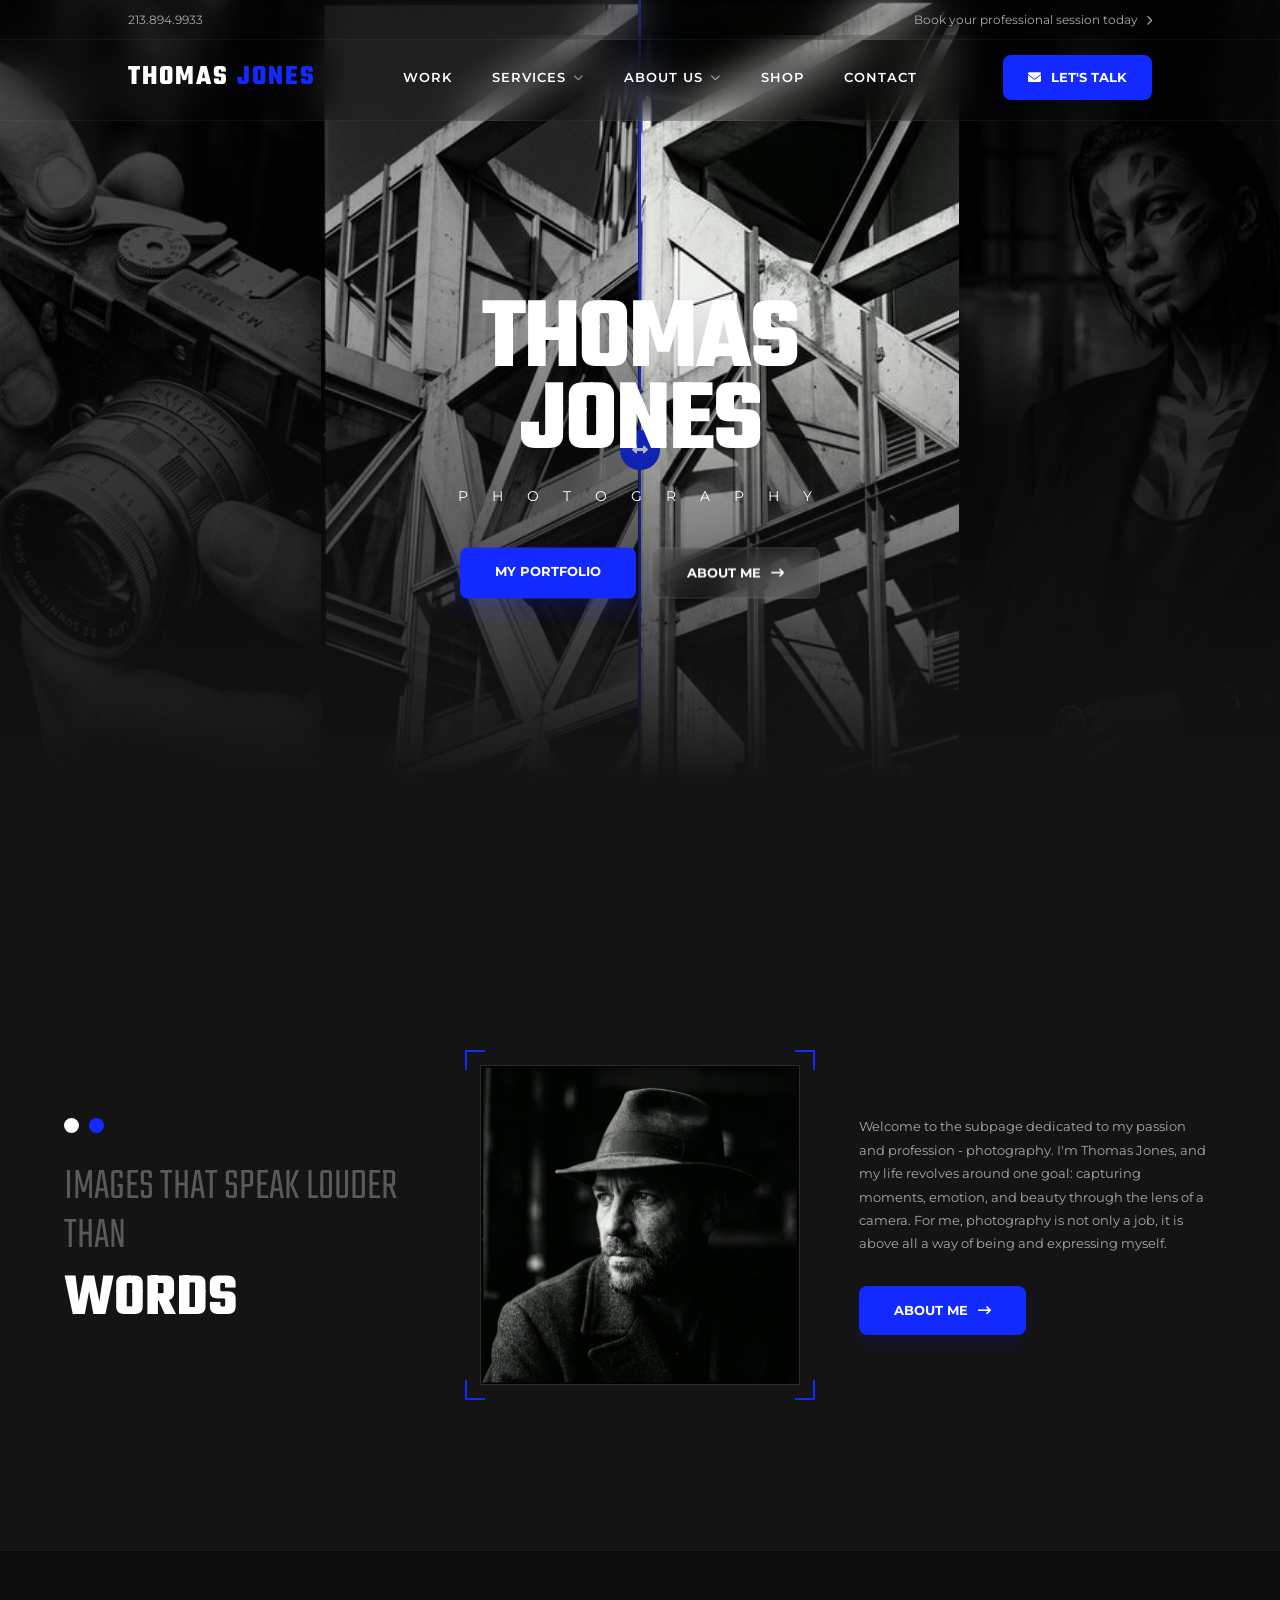
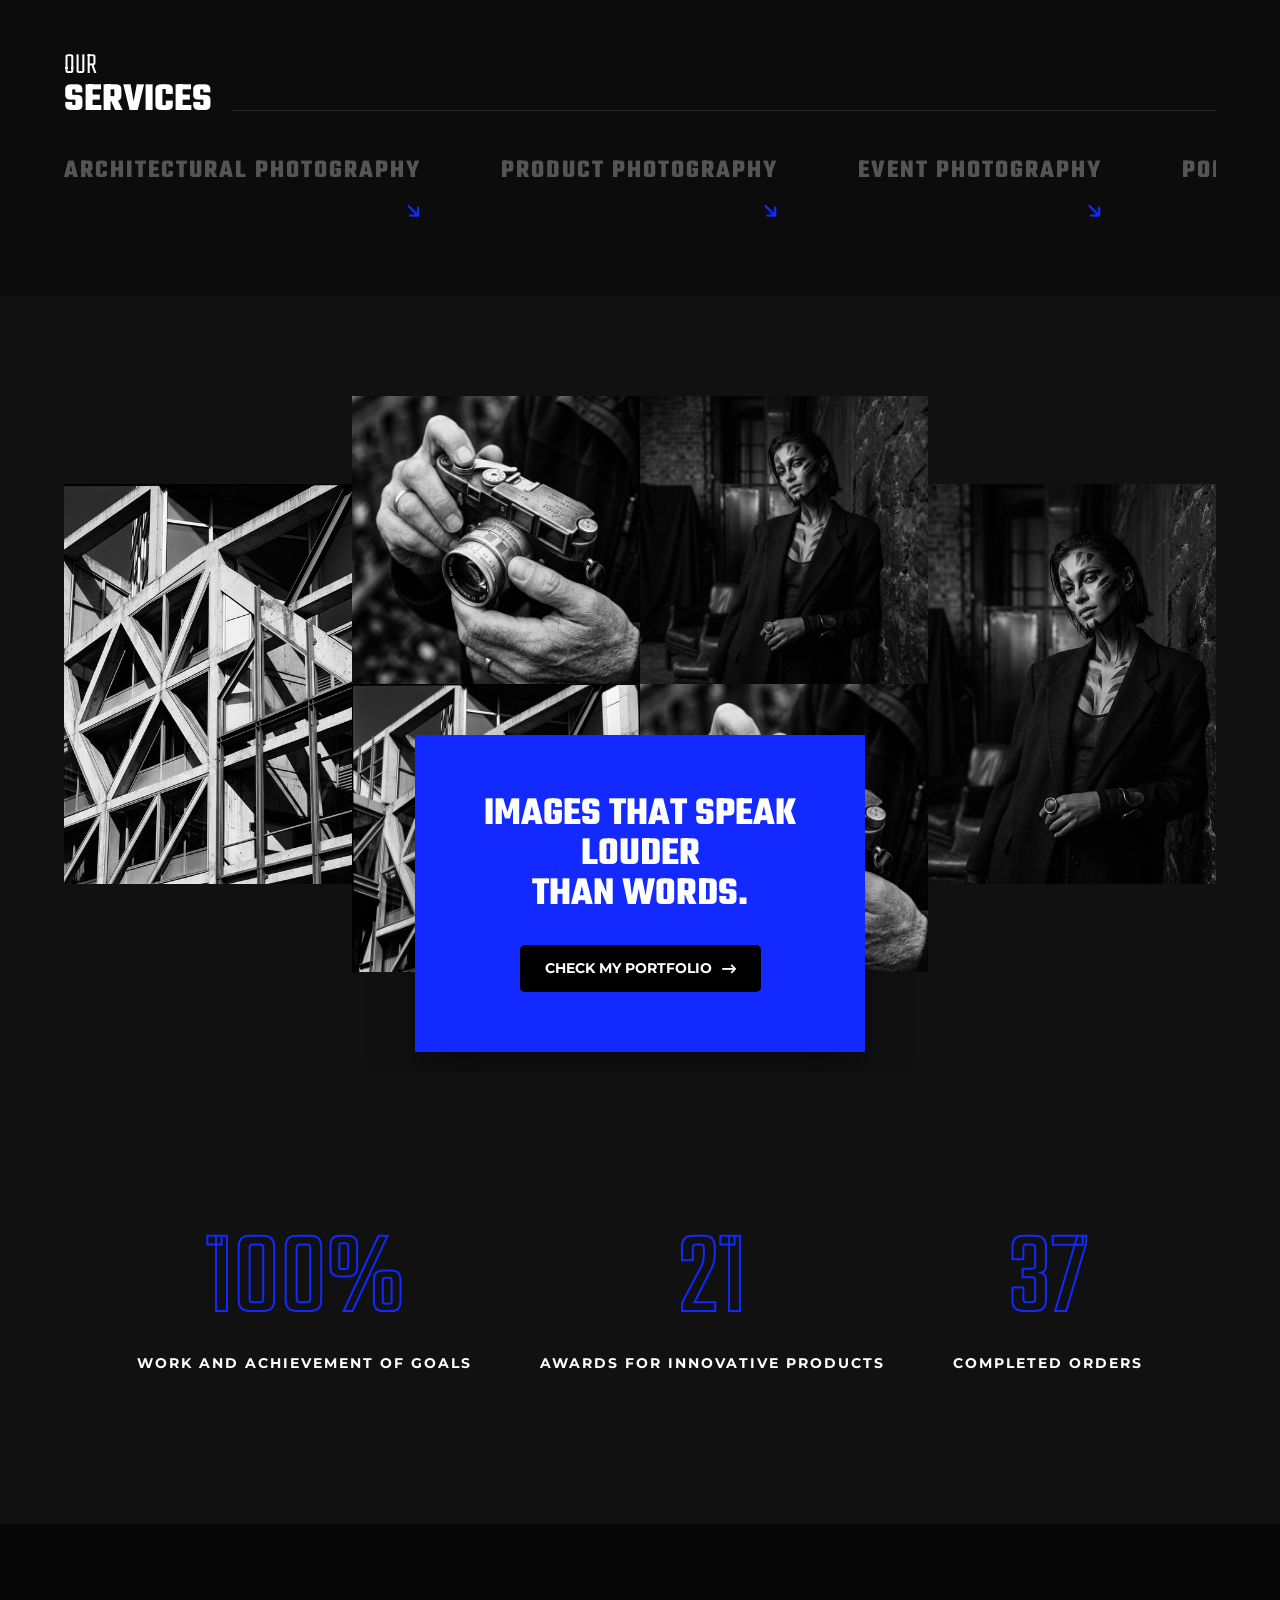
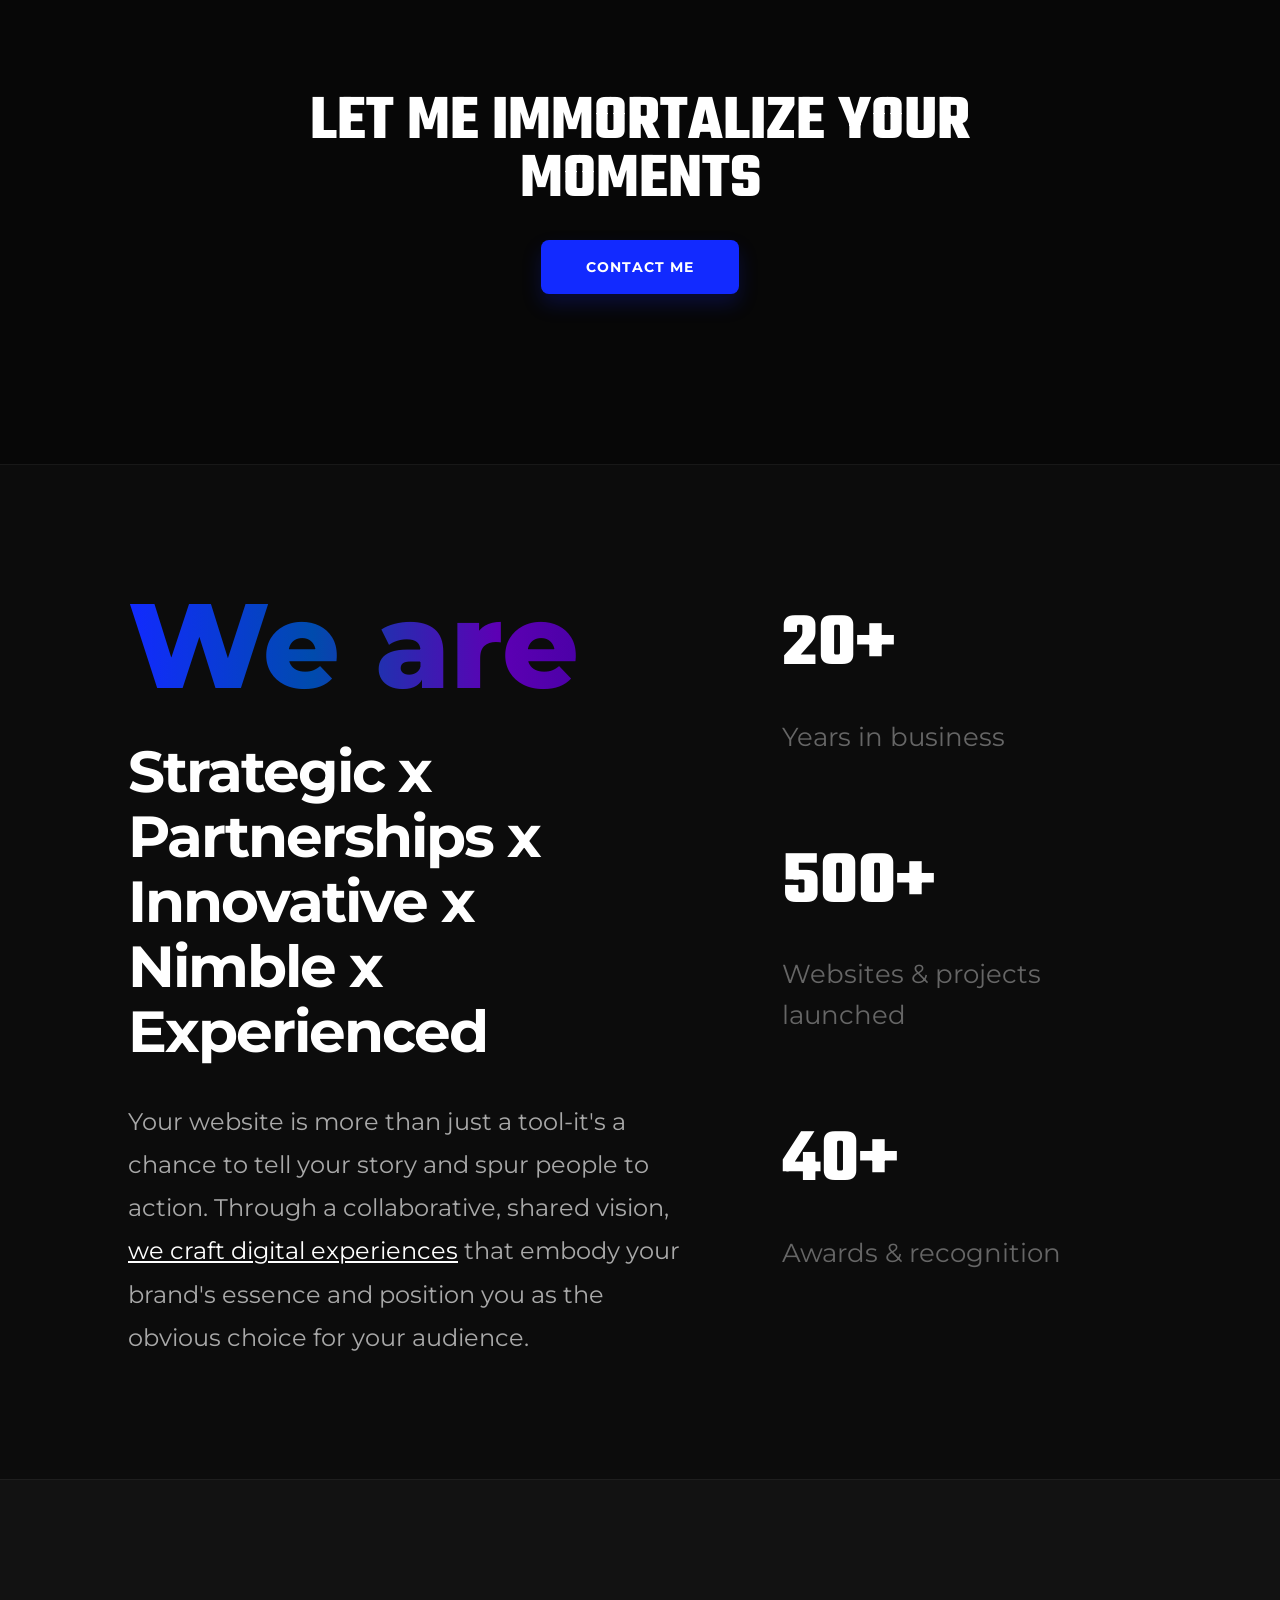
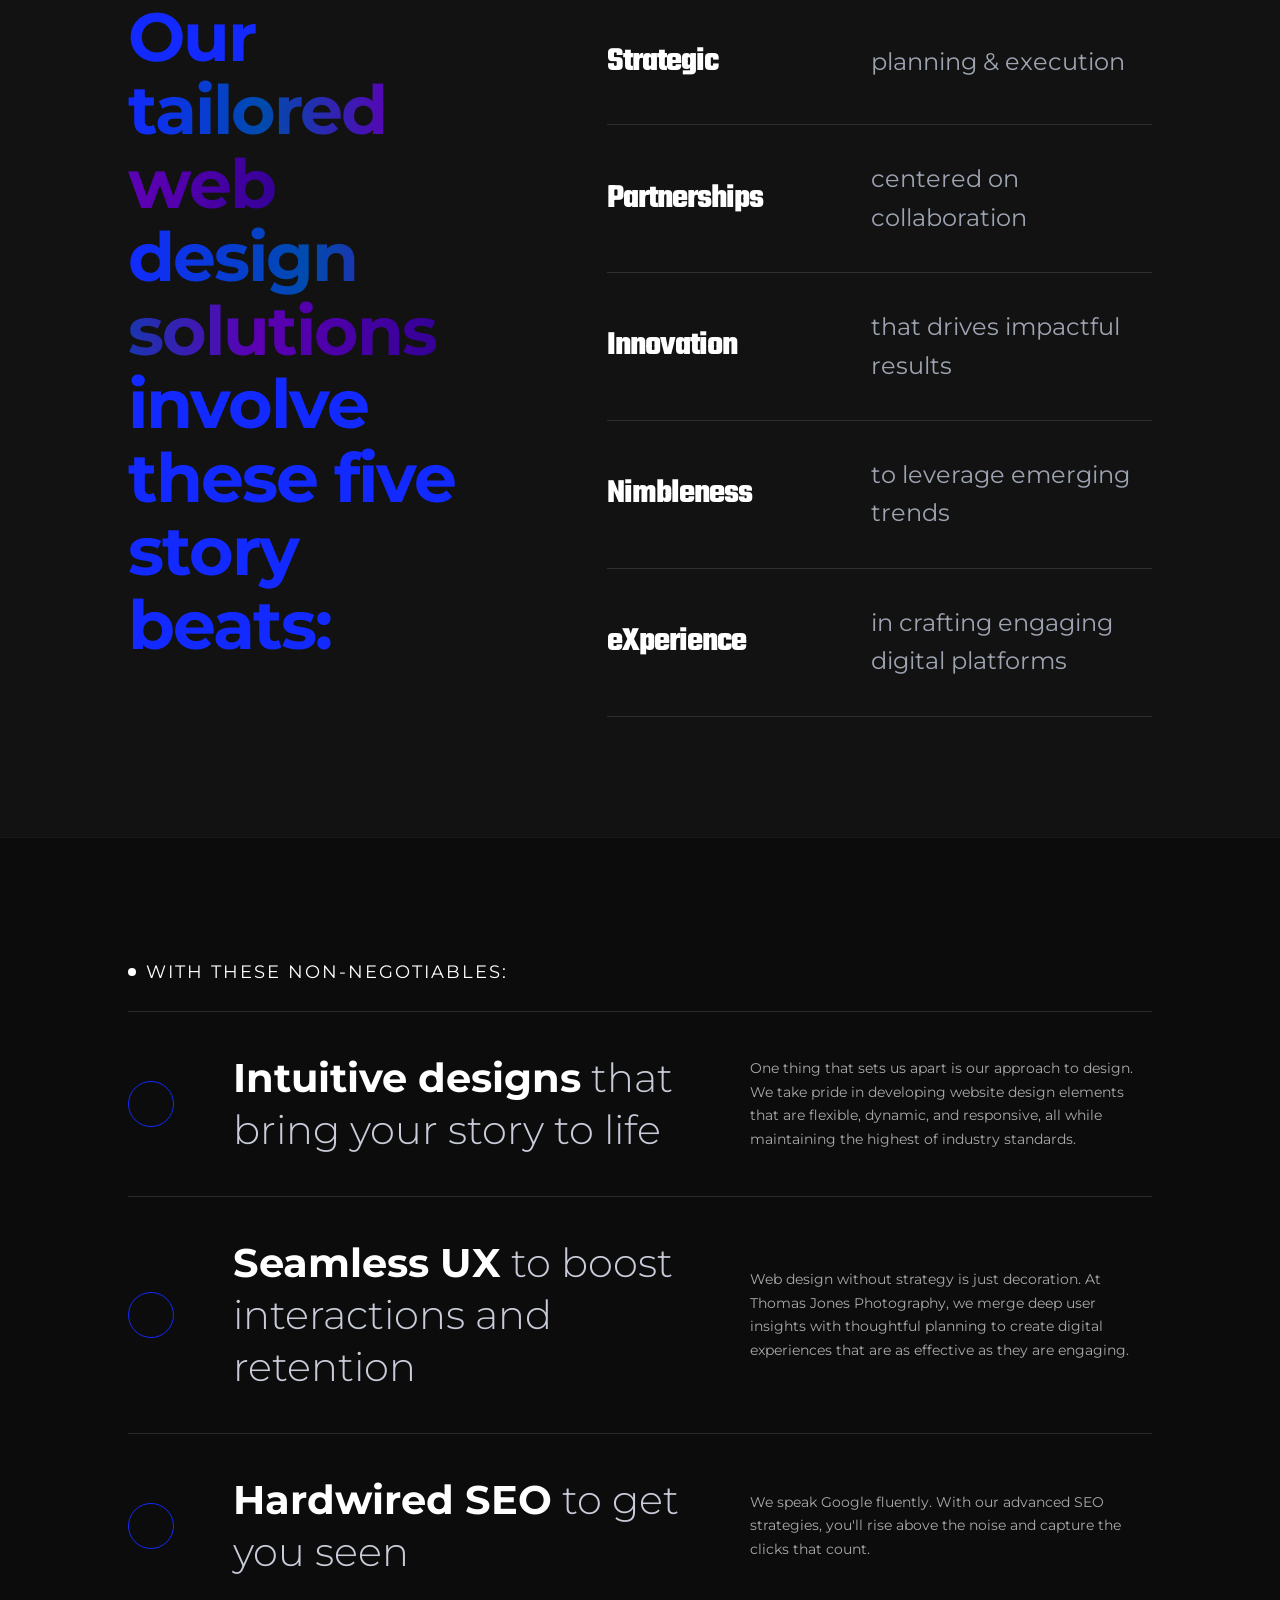
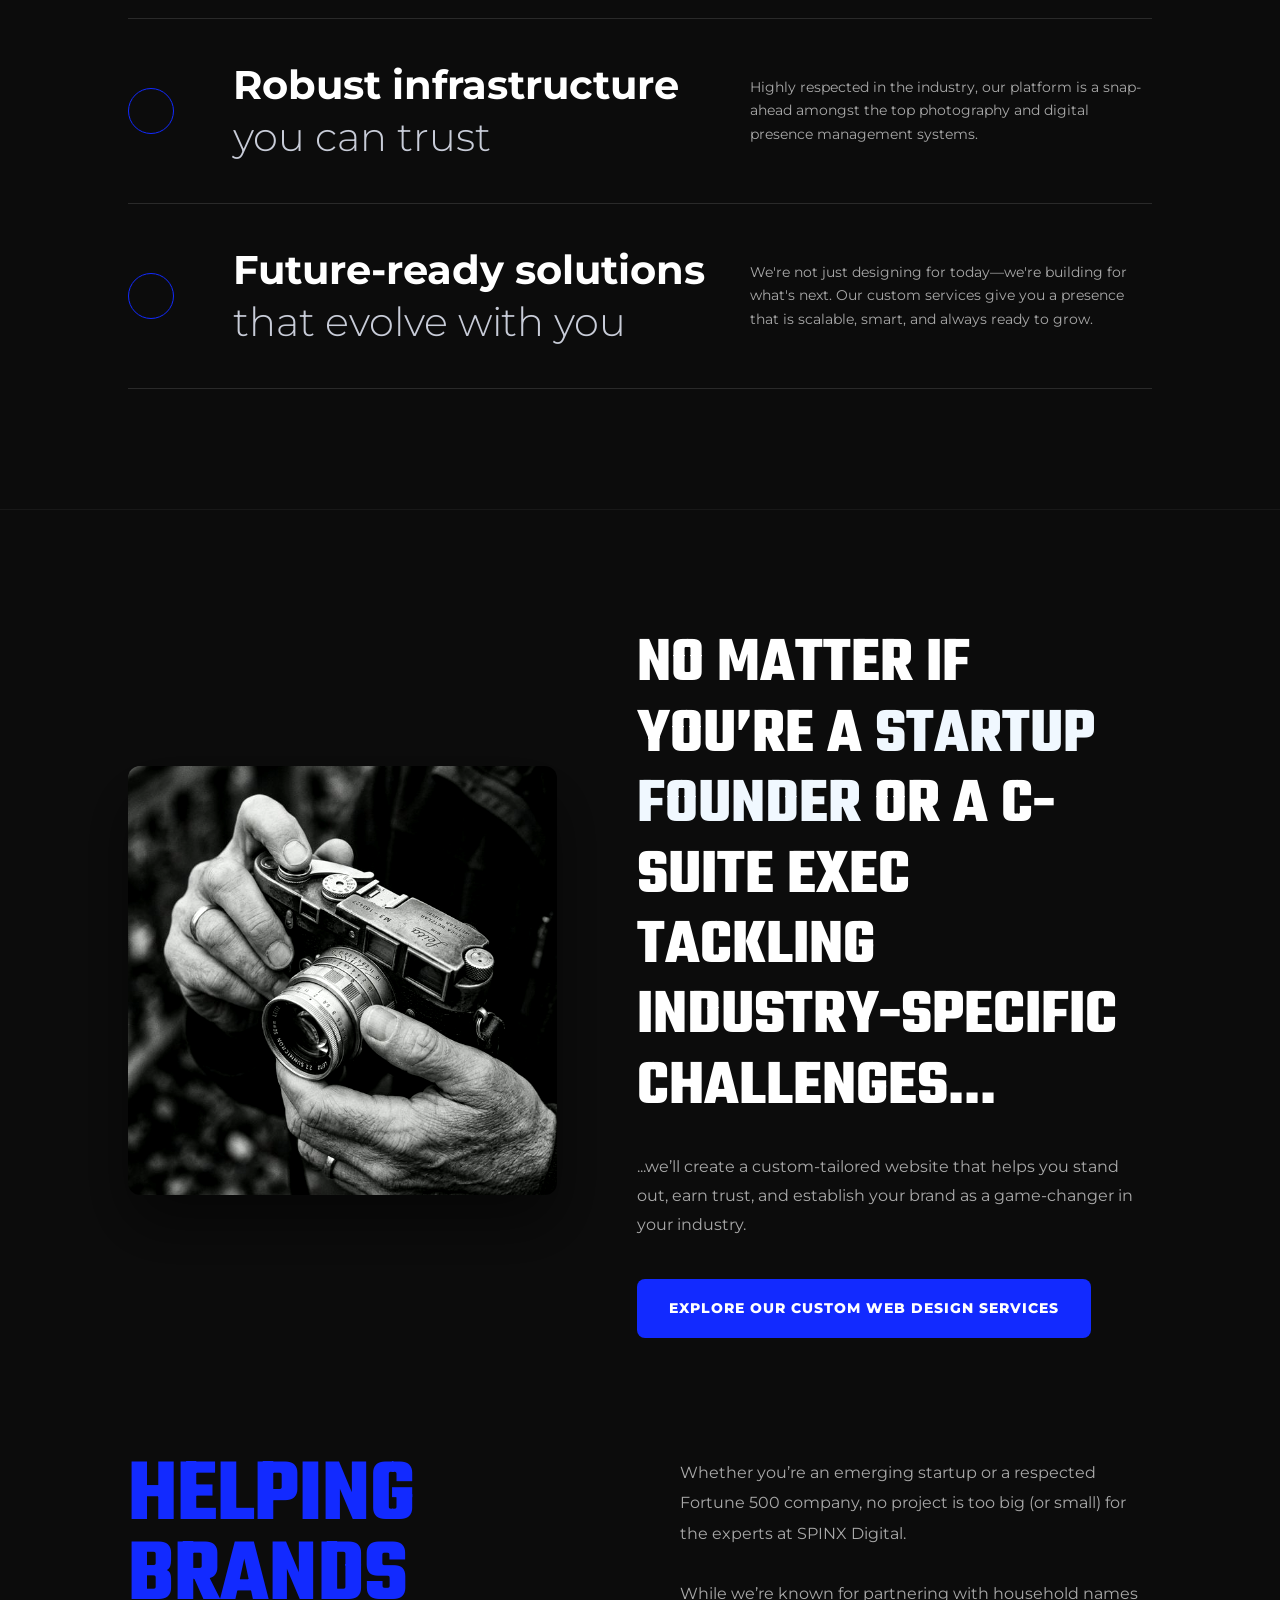
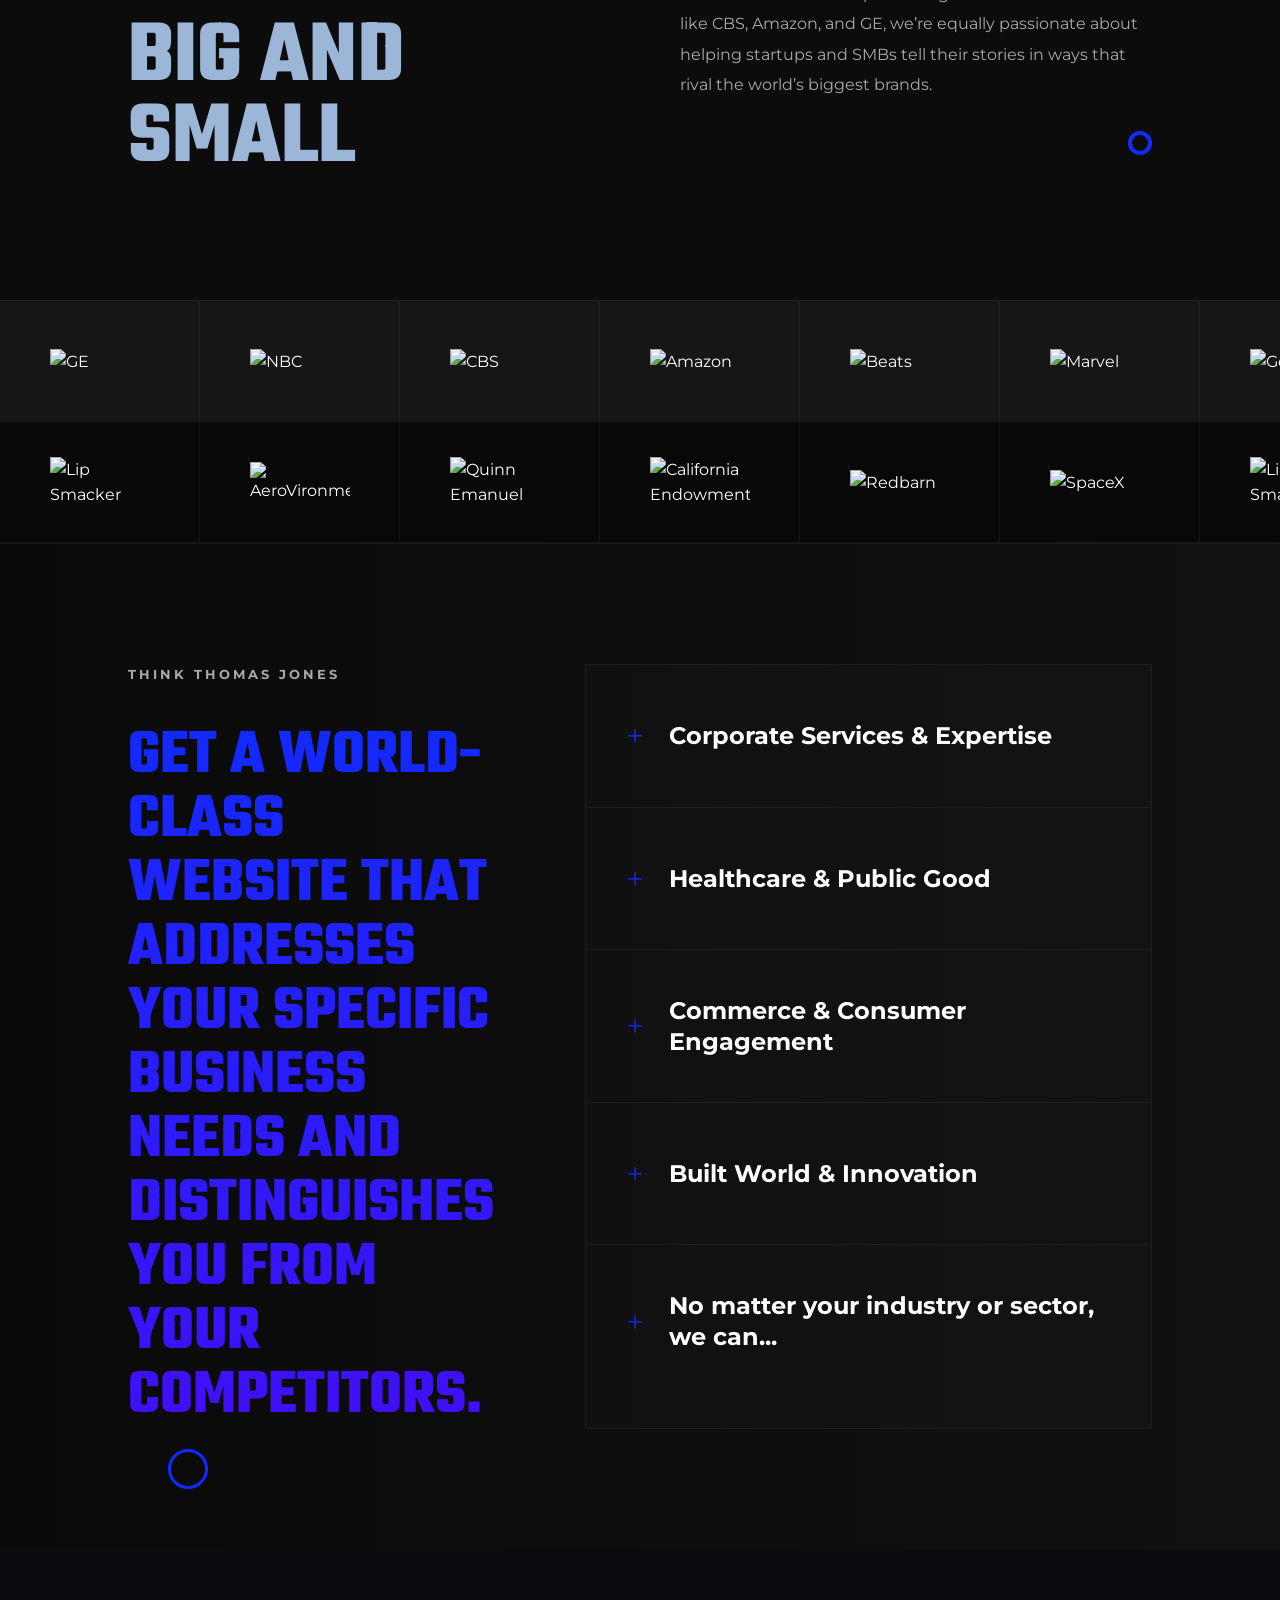
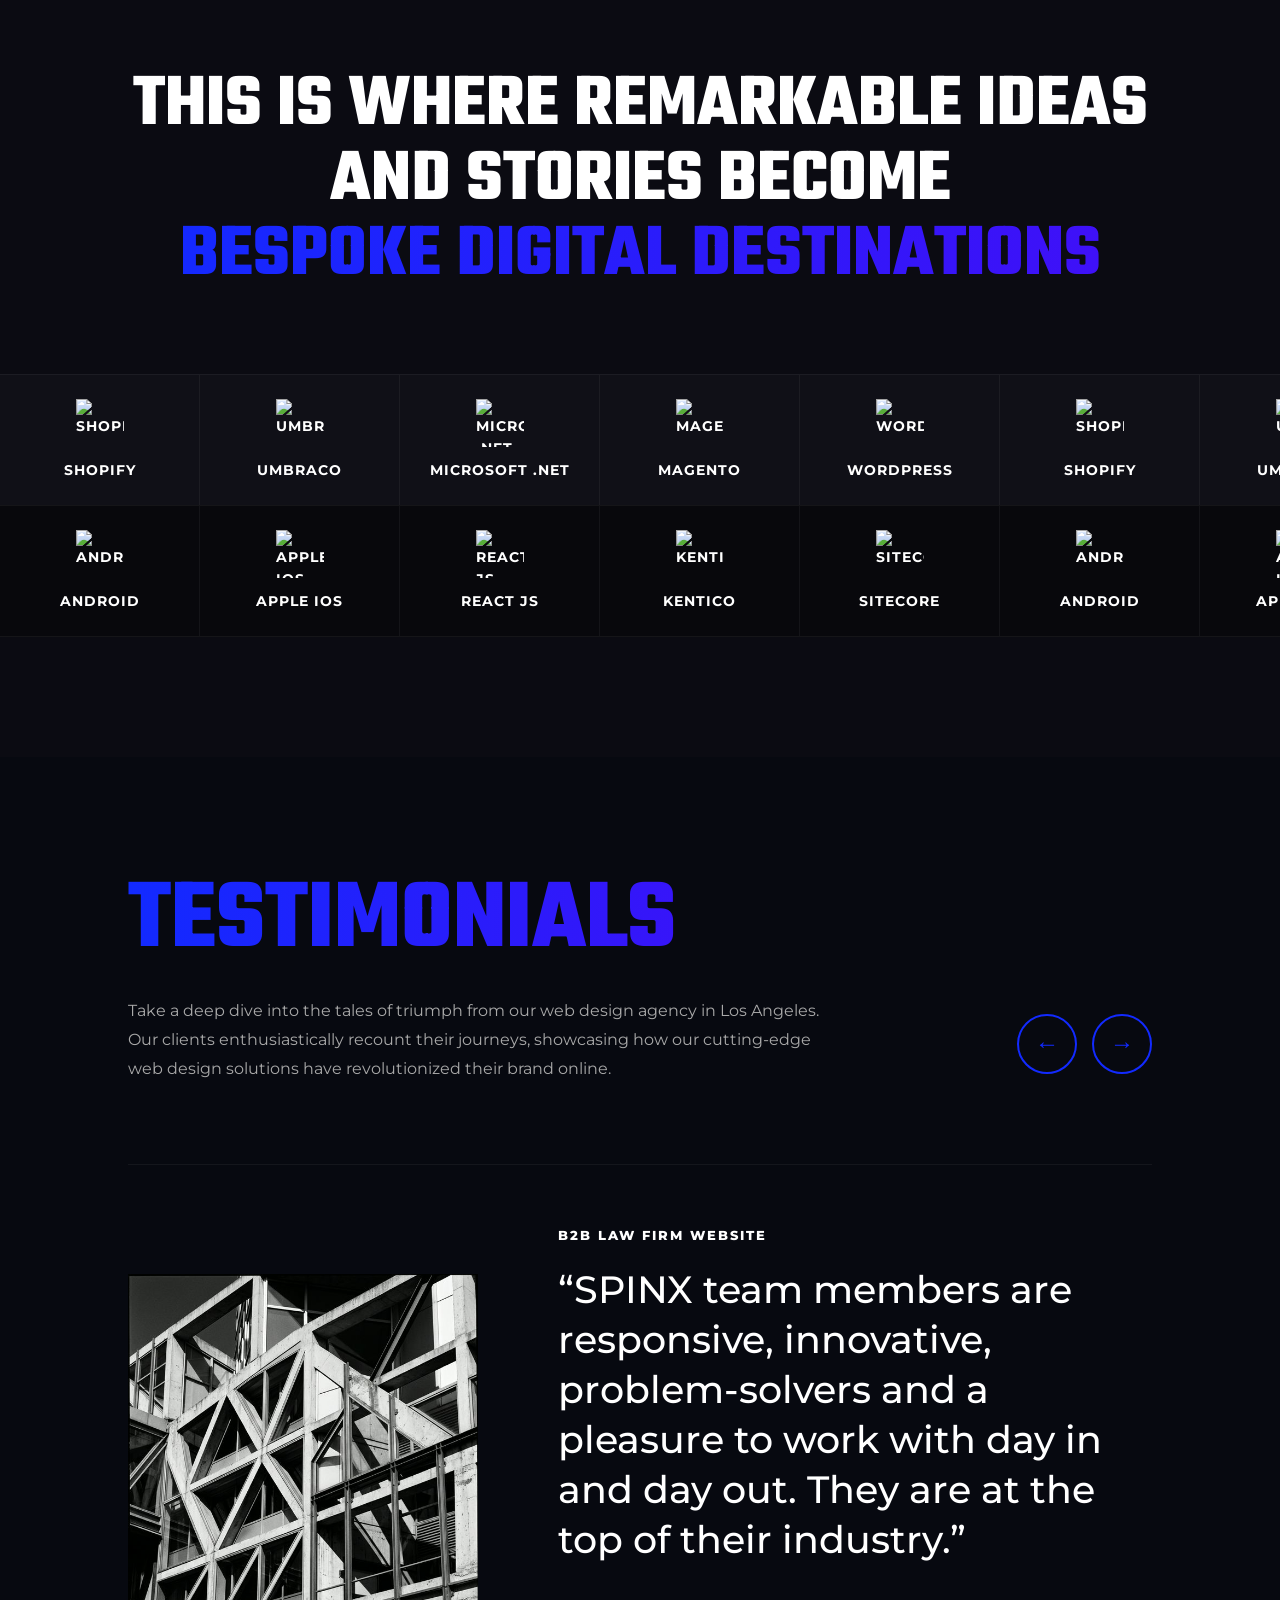
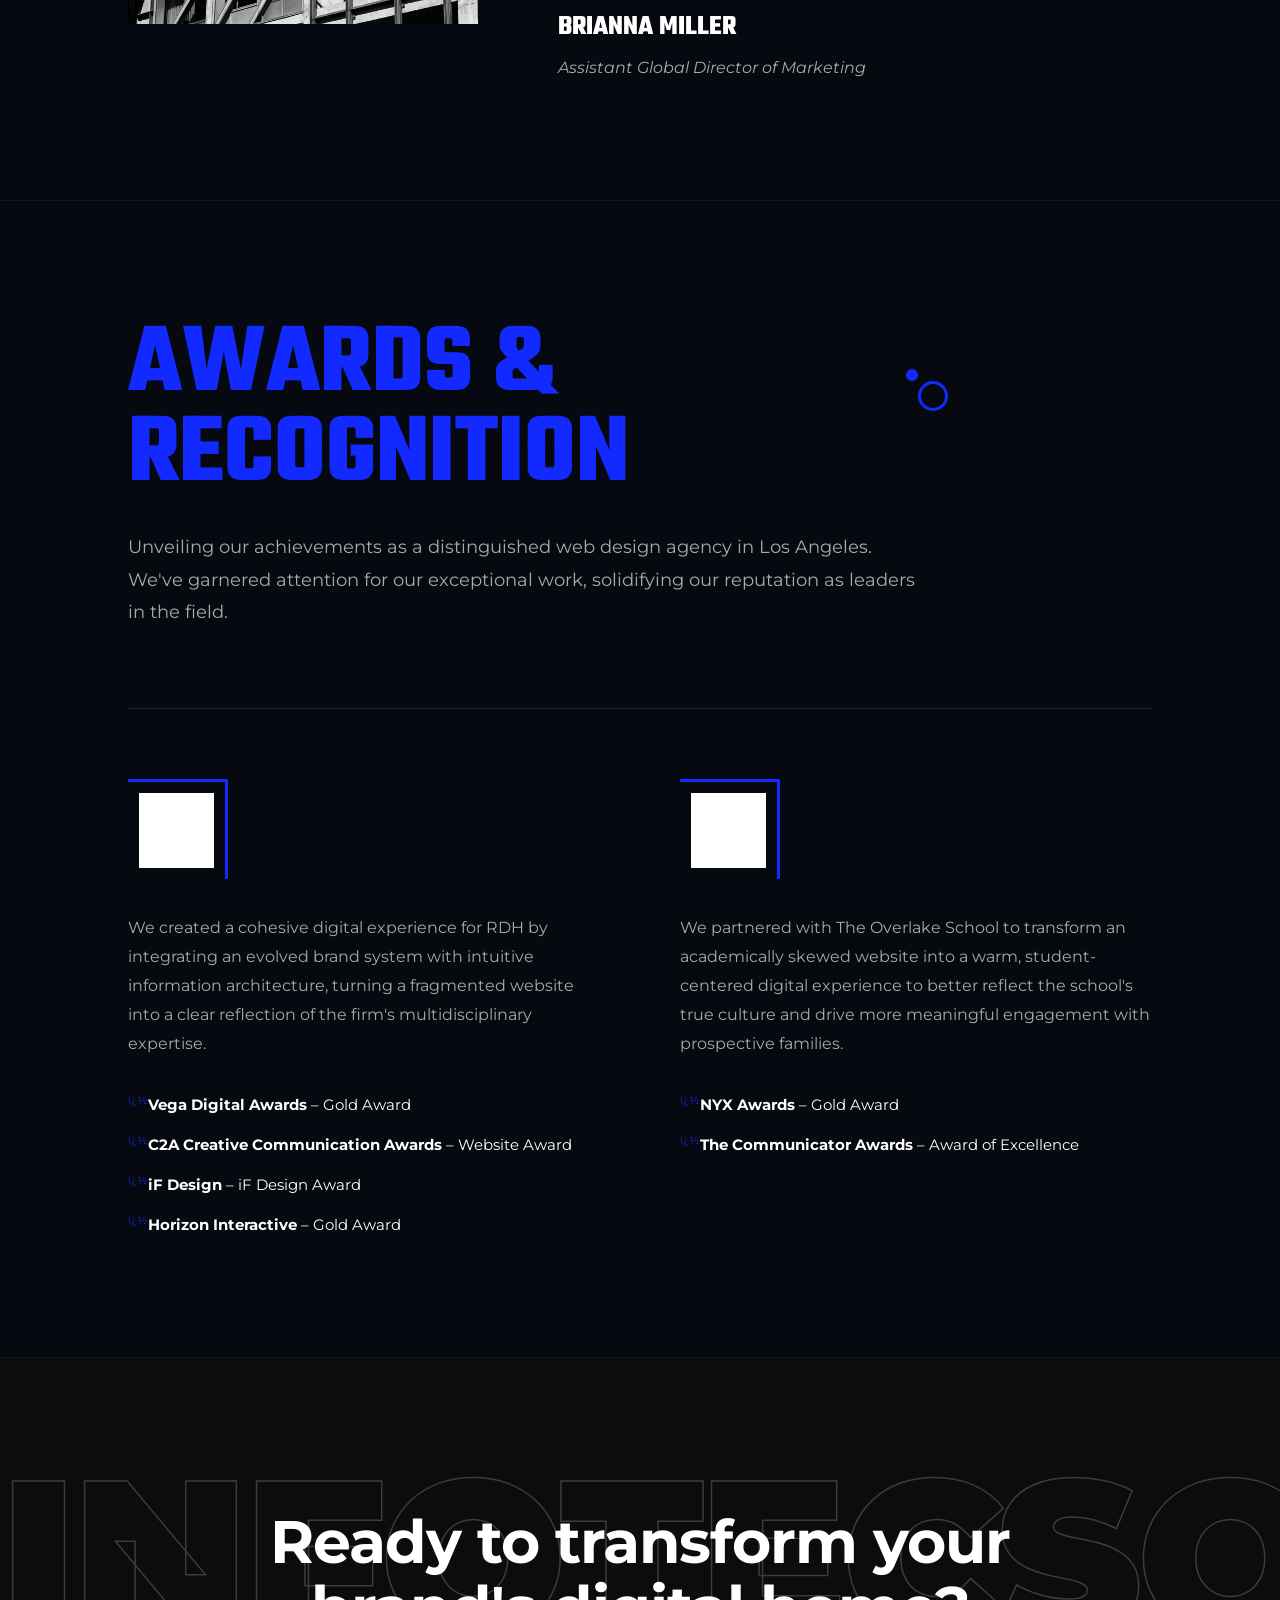
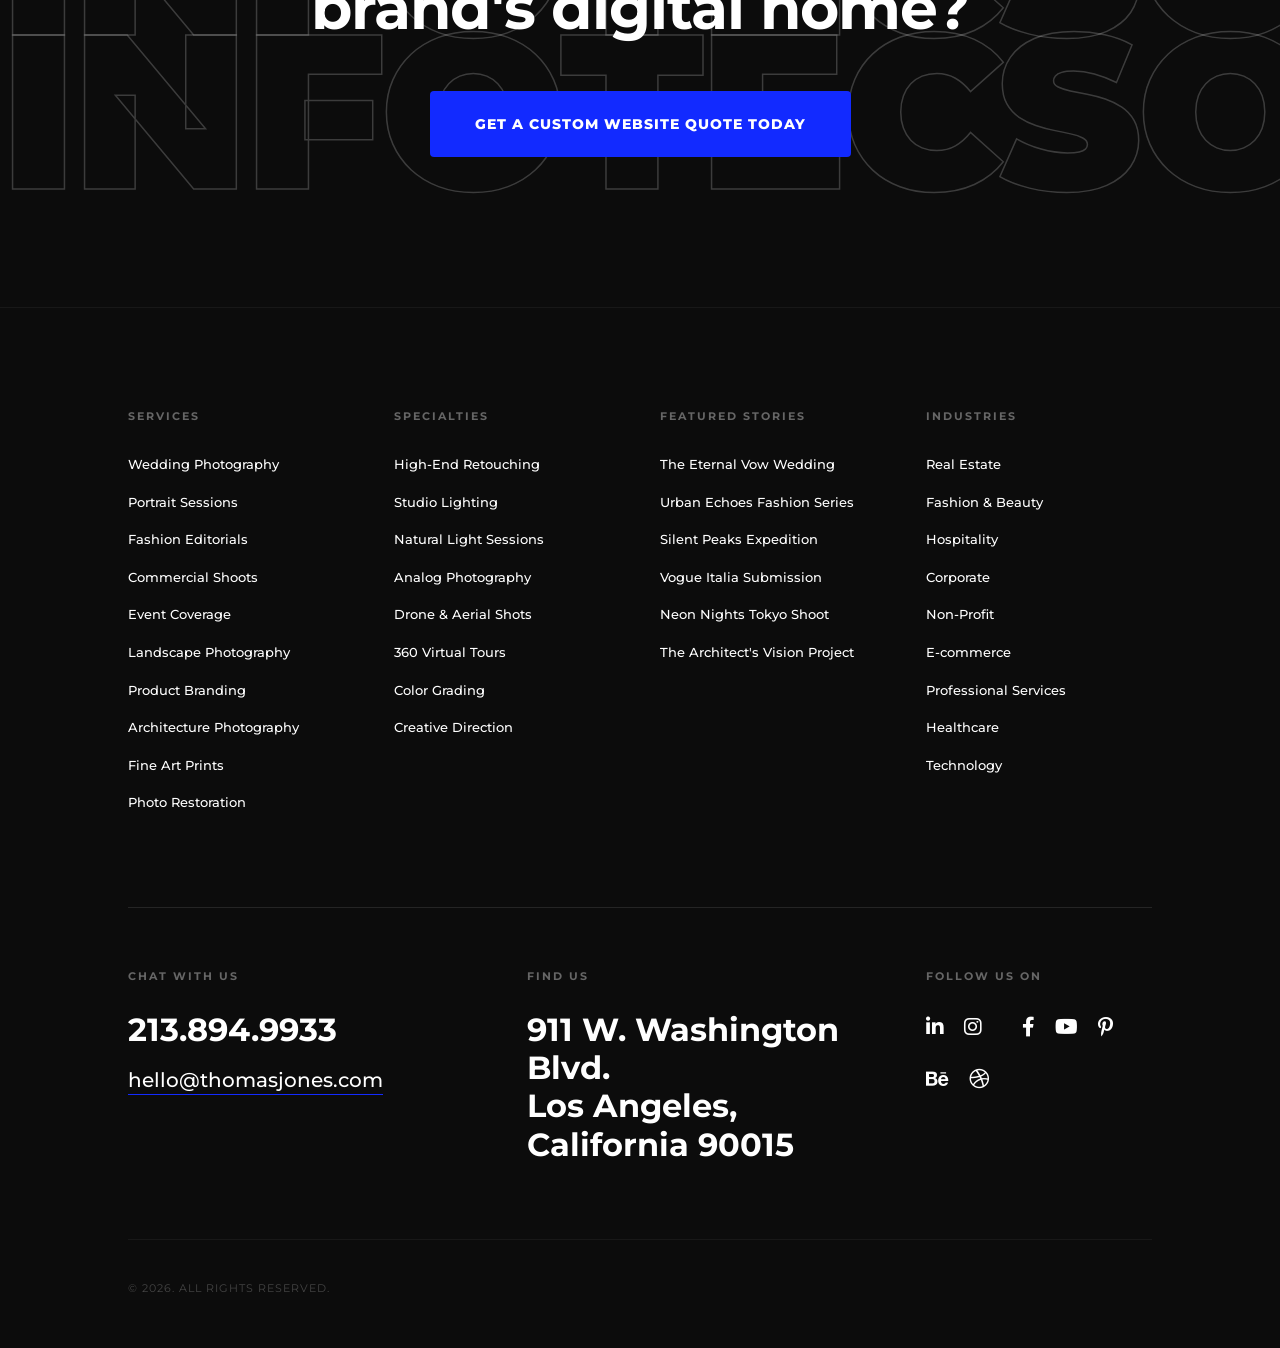
==== index.html @ b1ff5b8c "first commit" ====
<!DOCTYPE html>
<html lang="en">

<head>
    <meta charset="UTF-8">
    <meta name="viewport" content="width=device-width, initial-scale=1.0">
    <title>Thomas Jones | Premium Photography Portfolio</title>
    <meta name="description"
        content="Professional photography portfolio of Thomas Jones. Capturing moments that speak louder than words.">
    <!-- Fonts & Icons -->
    <link
        href="https://fonts.googleapis.com/css2?family=Montserrat:wght@300;400;500;700&family=Teko:wght@300;400;500;600;700&family=Inter:wght@300;400;500;600;700;800&display=swap"
        rel="stylesheet">
    <link rel="stylesheet" href="https://cdnjs.cloudflare.com/ajax/libs/font-awesome/6.0.0/css/all.min.css">
    <link href="https://cdn.jsdelivr.net/npm/remixicon@4.3.0/fonts/remixicon.css" rel="stylesheet">
    <link rel="stylesheet" href="https://cdn.jsdelivr.net/npm/swiper@11/swiper-bundle.min.css" />
    <link rel="stylesheet" href="style.css">
</head>

<body>

    <div class="header-top-bar">
        <div class="top-bar-content">
            <div class="top-bar-left">213.894.9933</div>
            <div class="top-bar-right">Book your professional session today <i class="fa-solid fa-chevron-right"></i>
            </div>
        </div>
    </div>
    <header id="header">
        <div class="logo">
            <span class="logo-text">THOMAS <span>JONES</span></span>
        </div>
        <nav class="main-nav">
            <a href="#portfolio">WORK</a>
            <a href="#offer">SERVICES <i class="fa-solid fa-chevron-down"></i></a>
            <a href="#stats">ABOUT US<i class="fa-solid fa-chevron-down"></i></a>
            <a href="#cta">SHOP</a>
            <a href="#footer">CONTACT</a>
        </nav>
        <div class="header-cta">
            <a href="#footer" class="btn-talk">
                <i class="fa-solid fa-envelope"></i> LET'S TALK
            </a>
        </div>
    </header>

    <main>
        <section class="hero-three-panel-ba swiper" id="home">
            <div class="swiper-wrapper">
                <!-- Slide 1 -->
                <div class="swiper-slide">
                    <div class="panel-layout">
                        <div class="side-panel left" style="background-image: url('assets/grid_2.png');"></div>
                        <div class="center-panel-ba ba-container swiper-no-swiping">
                            <div class="ba-image-container">
                                <img class="image-after slider-image" src="assets/hero_bg.png" alt="Edited 1">
                                <img class="image-before slider-image" src="assets/hero_bg.png" alt="Raw 1"
                                    style="filter: grayscale(100%) brightness(0.7);">
                            </div>
                            <input type="range" min="0" max="100" value="50" class="ba-slider">
                            <div class="ba-line"></div>
                            <div class="ba-button"><i class="fa-solid fa-left-right"></i></div>
                        </div>
                        <div class="side-panel right" style="background-image: url('assets/grid_3.png');"></div>
                    </div>
                </div>
                <!-- Slide 2 -->
                <div class="swiper-slide">
                    <div class="panel-layout">
                        <div class="side-panel left" style="background-image: url('assets/grid_3.png');"></div>
                        <div class="center-panel-ba ba-container swiper-no-swiping">
                            <div class="ba-image-container">
                                <img class="image-after slider-image" src="assets/grid_2.png" alt="Edited 2">
                                <img class="image-before slider-image" src="assets/grid_2.png" alt="Raw 2"
                                    style="filter: grayscale(100%) brightness(0.7);">
                            </div>
                            <input type="range" min="0" max="100" value="50" class="ba-slider">
                            <div class="ba-line"></div>
                            <div class="ba-button"><i class="fa-solid fa-left-right"></i></div>
                        </div>
                        <div class="side-panel right" style="background-image: url('assets/hero_bg.png');"></div>
                    </div>
                </div>
            </div>

            <!-- Persistent Hero Text Overlay -->
            <div class="hero-center-text-fixed">
                <h1>THOMAS <br> JONES</h1>
                <p>P H O T O G R A P H Y</p>
                <div class="hero-btns-v4">
                    <a href="#portfolio" class="btn-primary-v4">My portfolio</a>
                    <a href="#about" class="btn-dark-v4">About me <i class="fa-solid fa-arrow-right-long"></i></a>
                </div>
            </div>

            <!-- Gradient Overlay -->
            <div class="hero-bottom-gradient"></div>
        </section>

        <section class="intro" id="about">
            <div class="intro-left">
                <div class="intro-circles">
                    <span class="circle white"></span>
                    <span class="circle orange"></span>
                </div>
                <h2>Images that speak louder than <br> <span>words</span></h2>
            </div>

            <div class="intro-center">
                <div class="intro-frame">
                    <div class="frame-corners top-left"></div>
                    <div class="frame-corners top-right"></div>
                    <div class="frame-corners bottom-left"></div>
                    <div class="frame-corners bottom-right"></div>
                    <img src="assets/intro_portrait.png" alt="Portrait of Thomas Jones">
                </div>
            </div>

            <div class="intro-right">
                <p>Welcome to the subpage dedicated to my passion and profession - photography. I'm Thomas Jones, and my
                    life revolves around one goal: capturing moments, emotion, and beauty through the lens of a camera.
                    For me, photography is not only a job, it is above all a way of being and expressing myself.</p>
                <a href="#" class="btn-mini">About me <i class="fa-solid fa-arrow-right-long"></i></a>
            </div>
        </section>

        <section class="services-marquee" id="offer">
            <div class="marquee-header">
                <div class="header-text">
                    <span class="thin">Our</span>
                    <span class="bold">Services</span>
                </div>
                <div class="header-line"></div>
            </div>
            <div class="swiper services-swiper">
                <div class="swiper-wrapper">
                    <div class="swiper-slide">
                        <div class="marquee-item">
                            <h3>Landscape Photography</h3>
                            <div class="marquee-arrow"><i class="fa-solid fa-arrow-right"></i></div>
                        </div>
                    </div>
                    <div class="swiper-slide">
                        <div class="marquee-item">
                            <h3>Engagement Sessions</h3>
                            <div class="marquee-arrow"><i class="fa-solid fa-arrow-right"></i></div>
                        </div>
                    </div>
                    <div class="swiper-slide">
                        <div class="marquee-item">
                            <h3>Architectural Photography</h3>
                            <div class="marquee-arrow"><i class="fa-solid fa-arrow-right"></i></div>
                        </div>
                    </div>
                    <div class="swiper-slide">
                        <div class="marquee-item">
                            <h3>Product Photography</h3>
                            <div class="marquee-arrow"><i class="fa-solid fa-arrow-right"></i></div>
                        </div>
                    </div>
                    <div class="swiper-slide">
                        <div class="marquee-item">
                            <h3>Event Photography</h3>
                            <div class="marquee-arrow"><i class="fa-solid fa-arrow-right"></i></div>
                        </div>
                    </div>
                    <div class="swiper-slide">
                        <div class="marquee-item">
                            <h3>Portrait Photography</h3>
                            <div class="marquee-arrow"><i class="fa-solid fa-arrow-right"></i></div>
                        </div>
                    </div>
                </div>
            </div>
        </section>

        <section class="portfolio-section" id="portfolio">
            <div class="portfolio-container">
                <div class="portfolio-left">
                    <div class="portfolio-item side-item reveal">
                        <img src="assets/grid_2.png" alt="Portfolio 1">
                    </div>
                </div>

                <div class="portfolio-main">
                    <div class="portfolio-grid-inner">
                        <div class="portfolio-item reveal"><img src="assets/grid_3.png" alt="Portfolio 2"></div>
                        <div class="portfolio-item reveal"><img src="assets/hero_bg.png" alt="Portfolio 3"></div>
                        <div class="portfolio-item reveal"><img src="assets/grid_2.png" alt="Portfolio 4"></div>
                        <div class="portfolio-item reveal"><img src="assets/grid_3.png" alt="Portfolio 5"></div>
                    </div>

                    <div class="portfolio-cta-box">
                        <h2>Images that speak louder <br> than words.</h2>
                        <a href="#" class="btn-dark">Check my portfolio <i class="fa-solid fa-arrow-right-long"></i></a>
                    </div>
                </div>

                <div class="portfolio-right">
                    <div class="portfolio-item side-item reveal">
                        <img src="assets/hero_bg.png" alt="Portfolio 6">
                    </div>
                </div>
            </div>
        </section>

        <section class="stats" id="stats">
            <div class="stat-item">
                <div class="stat-number">100%</div>
                <div class="stat-label">Work and Achievement of Goals</div>
            </div>
            <div class="stat-item">
                <div class="stat-number">21</div>
                <div class="stat-label">Awards for Innovative Products</div>
            </div>
            <div class="stat-item">
                <div class="stat-number">37</div>
                <div class="stat-label">Completed Orders</div>
            </div>
        </section>

        <section class="cta-section" id="cta">
            <h2>Let me immortalize your moments</h2>
            <a href="#" class="btn btn-primary">Contact Me</a>
        </section>
    </main>

    <!-- Strategic Section -->
    <section class="strategic-section" id="strategy">
        <div class="strategic-container">
            <!-- LEFT -->
            <div class="strategic-left">
                <h1 class="strategic-title">We are</h1>
                <h2 class="strategic-heading">
                    Strategic x Partnerships x <br>
                    Innovative x Nimble x <br>
                    Experienced
                </h2>
                <p class="strategic-description">
                    Your website is more than just a tool-it's a chance to tell your story and spur people to action.
                    Through a collaborative, shared vision,
                    <a href="#">we craft digital experiences</a>
                    that embody your brand's essence and position you as the obvious choice for your audience.
                </p>
            </div>

            <!-- RIGHT -->
            <div class="strategic-stats">
                <div class="strategic-stat">
                    <h2>20+</h2>
                    <p>Years in business</p>
                </div>
                <div class="strategic-stat">
                    <h2>500+</h2>
                    <p>Websites & projects launched</p>
                </div>
                <div class="strategic-stat">
                    <h2>40+</h2>
                    <p>Awards & recognition</p>
                </div>
            </div>
        </div>


    </section>

    <!-- SCROLL BUTTON -->
    <a href="#" class="scroll-top-btn">↑</a>

    <!-- Story Beats Section -->
    <section class="story-beats-section" id="story-beats">
        <div class="story-beats-container">
            <!-- LEFT -->
            <div class="story-beats-left">
                <h1 class="story-beats-left-title">
                    Our <span class="story-beats-gradient">tailored web</span><br>
                    <span class="story-beats-gradient">design solutions</span><br>
                    involve these five<br>
                    story beats:
                </h1>
            </div>

            <!-- RIGHT -->
            <div class="story-beats-list">
                <div class="story-beats-item">
                    <h2><span class="story-beats-green">S</span>trategic</h2>
                    <p>planning & execution</p>
                </div>
                <div class="story-beats-item">
                    <h2><span class="story-beats-green">P</span>artnerships</h2>
                    <p>centered on collaboration</p>
                </div>
                <div class="story-beats-item">
                    <h2><span class="story-beats-green">I</span>nnovation</h2>
                    <p>that drives impactful results</p>
                </div>
                <div class="story-beats-item">
                    <h2><span class="story-beats-green">N</span>imbleness</h2>
                    <p>to leverage emerging trends</p>
                </div>
                <div class="story-beats-item">
                    <h2>e<span class="story-beats-green">X</span>perience</h2>
                    <p>in crafting engaging digital platforms</p>
                </div>
            </div>
        </div>
    </section>

    <!-- Non-Negotiables Section -->
    <section class="non-negotiables-section" id="non-negotiables">
        <div class="non-negotiables-container">
            <!-- TOP -->
            <div class="non-negotiables-top">
                <span class="non-negotiables-dot"></span>
                with these non-negotiables:
            </div>

            <!-- ITEM 1 -->
            <div class="non-negotiables-item">
                <div class="non-negotiables-icon">
                    <i class="ri-circle-line"></i>
                </div>
                <h2 class="non-negotiables-title">
                    <strong>Intuitive designs</strong> that bring your story to life
                </h2>
                <p class="non-negotiables-desc">
                    One thing that sets us apart is our approach to design. We take pride
                    in developing website design elements that are flexible, dynamic, and
                    responsive, all while maintaining the highest of industry standards.
                </p>
            </div>

            <!-- ITEM 2 -->
            <div class="non-negotiables-item">
                <div class="non-negotiables-icon">
                    <i class="ri-links-line"></i>
                </div>
                <h2 class="non-negotiables-title">
                    <strong>Seamless UX</strong> to boost interactions and retention
                </h2>
                <p class="non-negotiables-desc">
                    Web design without strategy is just decoration. At Thomas Jones Photography, we
                    merge deep user insights with thoughtful planning to create digital
                    experiences that are as effective as they are engaging.
                </p>
            </div>

            <!-- ITEM 3 -->
            <div class="non-negotiables-item">
                <div class="non-negotiables-icon">
                    <i class="ri-search-line"></i>
                </div>
                <h2 class="non-negotiables-title">
                    <strong>Hardwired SEO</strong> to get you seen
                </h2>
                <p class="non-negotiables-desc">
                    We speak Google fluently. With our advanced SEO strategies, you'll
                    rise above the noise and capture the clicks that count.
                </p>
            </div>

            <!-- ITEM 4 -->
            <div class="non-negotiables-item">
                <div class="non-negotiables-icon">
                    <i class="ri-stack-line"></i>
                </div>
                <h2 class="non-negotiables-title">
                    <strong>Robust infrastructure</strong> you can trust
                </h2>
                <p class="non-negotiables-desc">
                    Highly respected in the industry, our platform is a snap-ahead amongst the top
                    photography and digital presence management systems.
                </p>
            </div>

            <!-- ITEM 5 -->
            <div class="non-negotiables-item">
                <div class="non-negotiables-icon">
                    <i class="ri-checkbox-circle-line"></i>
                </div>
                <h2 class="non-negotiables-title">
                    <strong>Future-ready solutions</strong> that evolve with you
                </h2>
                <p class="non-negotiables-desc">
                    We're not just designing for today—we're building for what's next.
                    Our custom services give you a presence that is
                    scalable, smart, and always ready to grow.
                </p>
            </div>
        </div>
    </section>


    <!-- Brand Mission Section -->
    <section class="brand-mission-section">
        <div class="bm-top">
            <div class="bm-image reveal">
                <img src="assets/grid_3.png" alt="Visionary Leadership">
            </div>
            <div class="bm-content reveal">
                <h1>
                    No matter if you’re a
                    <span style="color: aliceblue !important;">startup founder</span>
                    or a C-suite exec tackling industry-specific challenges...
                </h1>
                <p>
                    ...we’ll create a custom-tailored website that helps you stand out,
                    earn trust, and establish your brand as a game-changer in your industry.
                </p>
                <a href="#" class="bm-btn">
                    Explore Our Custom Web Design Services
                </a>
            </div>
        </div>

        <div class="bm-bottom">
            <div class="bm-left-text reveal">
                <h2>
                    Helping <br>
                    Brands <br>
                    <span>Big and Small</span>
                </h2>
            </div>
            <div class="bm-right-text reveal">
                <p>
                    Whether you’re an emerging startup or a respected Fortune 500 company,
                    no project is too big (or small) for the experts at SPINX Digital.
                </p>
                <p>
                    While we’re known for partnering with household names like CBS,
                    Amazon, and GE, we’re equally passionate about helping startups
                    and SMBs tell their stories in ways that rival the world’s biggest brands.
                </p>
                <div class="bm-circle"></div>
            </div>
        </div>
    </section>

    <!-- Infinite Logo Carousel Section -->
    <section class="logo-carousel-section">
        <!-- TOP ROW (RIGHT TO LEFT) -->
        <div class="lc-row">
            <div class="lc-track move-left">
                <!-- FIRST SET -->
                <div class="lc-slide"><img src="https://upload.wikimedia.org/wikipedia/commons/f/ff/GE_logo.svg"
                        alt="GE"></div>
                <div class="lc-slide"><img src="https://upload.wikimedia.org/wikipedia/commons/3/3f/NBC_logo.svg"
                        alt="NBC"></div>
                <div class="lc-slide"><img src="https://upload.wikimedia.org/wikipedia/commons/1/19/CBS_Logo.svg"
                        alt="CBS"></div>
                <div class="lc-slide"><img src="https://upload.wikimedia.org/wikipedia/commons/a/a9/Amazon_logo.svg"
                        alt="Amazon"></div>
                <div class="lc-slide"><img
                        src="https://upload.wikimedia.org/wikipedia/commons/0/0f/Beats_Electronics_logo.svg"
                        alt="Beats"></div>
                <div class="lc-slide"><img src="https://upload.wikimedia.org/wikipedia/commons/b/b9/Marvel_Logo.svg"
                        alt="Marvel"></div>
                <div class="lc-slide"><img
                        src="https://upload.wikimedia.org/wikipedia/commons/2/2f/Google_2015_logo.svg" alt="Google">
                </div>

                <!-- DUPLICATE SET FOR SEAMLESS LOOP -->
                <div class="lc-slide"><img src="https://upload.wikimedia.org/wikipedia/commons/f/ff/GE_logo.svg"
                        alt="GE"></div>
                <div class="lc-slide"><img src="https://upload.wikimedia.org/wikipedia/commons/3/3f/NBC_logo.svg"
                        alt="NBC"></div>
                <div class="lc-slide"><img src="https://upload.wikimedia.org/wikipedia/commons/1/19/CBS_Logo.svg"
                        alt="CBS"></div>
                <div class="lc-slide"><img src="https://upload.wikimedia.org/wikipedia/commons/a/a9/Amazon_logo.svg"
                        alt="Amazon"></div>
                <div class="lc-slide"><img
                        src="https://upload.wikimedia.org/wikipedia/commons/0/0f/Beats_Electronics_logo.svg"
                        alt="Beats"></div>
                <div class="lc-slide"><img src="https://upload.wikimedia.org/wikipedia/commons/b/b9/Marvel_Logo.svg"
                        alt="Marvel"></div>
                <div class="lc-slide"><img
                        src="https://upload.wikimedia.org/wikipedia/commons/2/2f/Google_2015_logo.svg" alt="Google">
                </div>
            </div>
        </div>

        <!-- BOTTOM ROW (LEFT TO RIGHT) -->
        <div class="lc-row dark-row">
            <div class="lc-track move-right">
                <!-- FIRST SET -->
                <div class="lc-slide"><img
                        src="https://upload.wikimedia.org/wikipedia/commons/5/59/Lip_Smacker_logo.png"
                        alt="Lip Smacker"></div>
                <div class="lc-slide"><img
                        src="https://upload.wikimedia.org/wikipedia/commons/7/7b/AeroVironment_logo.svg"
                        alt="AeroVironment"></div>
                <div class="lc-slide"><img
                        src="https://upload.wikimedia.org/wikipedia/commons/4/45/Quinn_Emanuel_logo.png"
                        alt="Quinn Emanuel"></div>
                <div class="lc-slide"><img
                        src="https://upload.wikimedia.org/wikipedia/commons/3/38/California_Endowment_logo.png"
                        alt="California Endowment"></div>
                <div class="lc-slide"><img
                        src="https://upload.wikimedia.org/wikipedia/commons/0/08/Redbarn_Pet_Products_logo.png"
                        alt="Redbarn"></div>
                <div class="lc-slide"><img src="https://upload.wikimedia.org/wikipedia/commons/d/de/SpaceX-Logo.svg"
                        alt="SpaceX"></div>

                <!-- DUPLICATE SET FOR SEAMLESS LOOP -->
                <div class="lc-slide"><img
                        src="https://upload.wikimedia.org/wikipedia/commons/5/59/Lip_Smacker_logo.png"
                        alt="Lip Smacker"></div>
                <div class="lc-slide"><img
                        src="https://upload.wikimedia.org/wikipedia/commons/7/7b/AeroVironment_logo.svg"
                        alt="AeroVironment"></div>
                <div class="lc-slide"><img
                        src="https://upload.wikimedia.org/wikipedia/commons/4/45/Quinn_Emanuel_logo.png"
                        alt="Quinn Emanuel"></div>
                <div class="lc-slide"><img
                        src="https://upload.wikimedia.org/wikipedia/commons/3/38/California_Endowment_logo.png"
                        alt="California Endowment"></div>
                <div class="lc-slide"><img
                        src="https://upload.wikimedia.org/wikipedia/commons/0/08/Redbarn_Pet_Products_logo.png"
                        alt="Redbarn"></div>
                <div class="lc-slide"><img src="https://upload.wikimedia.org/wikipedia/commons/d/de/SpaceX-Logo.svg"
                        alt="SpaceX"></div>
            </div>
        </div>
    </section>

    <!-- Industry Expertise Section -->
    <section class="expertise-section reveal" id="expertise">
        <!-- LEFT CONTENT -->
        <div class="exp-left">
            <p class="exp-sub-title">THINK THOMAS JONES</p>
            <h1>
                Get a world-class website that addresses your specific business needs and distinguishes you from your
                competitors.
            </h1>
            <div class="exp-circle"></div>
        </div>

        <!-- RIGHT CONTENT -->
        <div class="exp-right">
            <div class="exp-item">
                <div class="exp-header">
                    <span class="exp-plus">+</span>
                    <h2 class="exp-title">Corporate Services & Expertise</h2>
                </div>
                <div class="exp-body">
                    <p>We provide comprehensive digital solutions for corporate entities, focusing on scalability,
                        security, and professional branding that resonates with stakeholders and clients alike.</p>
                </div>
            </div>

            <div class="exp-item">
                <div class="exp-header">
                    <span class="exp-plus">+</span>
                    <h2 class="exp-title">Healthcare & Public Good</h2>
                </div>
                <div class="exp-body">
                    <p>Our healthcare designs prioritize accessibility and trust, ensuring that critical information is
                        easy to find while maintaining a compassionate and professional digital presence.</p>
                </div>
            </div>

            <div class="exp-item">
                <div class="exp-header">
                    <span class="exp-plus">+</span>
                    <h2 class="exp-title">Commerce & Consumer Engagement</h2>
                </div>
                <div class="exp-body">
                    <p>Driving conversions through intuitive UX and compelling visuals. We build e-commerce platforms
                        that tell your story and turn visitors into loyal customers.</p>
                </div>
            </div>

            <div class="exp-item">
                <div class="exp-header">
                    <span class="exp-plus">+</span>
                    <h2 class="exp-title">Built World & Innovation</h2>
                </div>
                <div class="exp-body">
                    <p>For the innovators and creators of the physical world, we craft digital experiences that showcase
                        complex projects with clarity and visionary impact.</p>
                </div>
            </div>

            <div class="exp-item">
                <div class="exp-header">
                    <span class="exp-plus">+</span>
                    <h2 class="exp-title">No matter your industry or sector, we can...</h2>
                </div>
                <div class="exp-body">
                    <p>From tech startups to local artisans, our flexible approach allows us to adapt our expertise to
                        any niche, ensuring your brand's unique voice is heard.</p>
                </div>
            </div>
        </div>
    </section>

    <!-- Infinite Tech Carousel Section -->
    <section class="tech-marquee-section reveal">
        <h1 class="tech-title">
            This is where remarkable ideas and stories become
            <span class="tech-gradient">bespoke digital destinations</span>
        </h1>

        <!-- TOP CAROUSEL (RIGHT TO LEFT) -->
        <div class="tech-wrapper">
            <div class="tech-track move-left">
                <div class="tech-item"><img src="https://cdn-icons-png.flaticon.com/512/5968/5968919.png"
                        alt="Shopify">Shopify</div>
                <div class="tech-item"><img src="https://cdn-icons-png.flaticon.com/512/5968/5968672.png"
                        alt="Umbraco">Umbraco</div>
                <div class="tech-item"><img src="https://cdn-icons-png.flaticon.com/512/732/732221.png"
                        alt="Microsoft .NET">Microsoft .NET</div>
                <div class="tech-item"><img src="https://cdn-icons-png.flaticon.com/512/5968/5968332.png"
                        alt="Magento">Magento</div>
                <div class="tech-item"><img src="https://cdn-icons-png.flaticon.com/512/174/174881.png"
                        alt="WordPress">WordPress</div>
                <!-- Duplicate -->
                <div class="tech-item"><img src="https://cdn-icons-png.flaticon.com/512/5968/5968919.png"
                        alt="Shopify">Shopify</div>
                <div class="tech-item"><img src="https://cdn-icons-png.flaticon.com/512/5968/5968672.png"
                        alt="Umbraco">Umbraco</div>
                <div class="tech-item"><img src="https://cdn-icons-png.flaticon.com/512/732/732221.png"
                        alt="Microsoft .NET">Microsoft .NET</div>
                <div class="tech-item"><img src="https://cdn-icons-png.flaticon.com/512/5968/5968332.png"
                        alt="Magento">Magento</div>
                <div class="tech-item"><img src="https://cdn-icons-png.flaticon.com/512/174/174881.png"
                        alt="WordPress">WordPress</div>
            </div>
        </div>

        <!-- BOTTOM CAROUSEL (LEFT TO RIGHT) -->
        <div class="tech-wrapper dark-tech">
            <div class="tech-track move-right">
                <div class="tech-item"><img src="https://cdn-icons-png.flaticon.com/512/888/888839.png"
                        alt="Android">Android</div>
                <div class="tech-item"><img src="https://cdn-icons-png.flaticon.com/512/0/747.png" alt="Apple iOS">Apple
                    iOS</div>
                <div class="tech-item"><img src="https://cdn-icons-png.flaticon.com/512/1126/1126012.png"
                        alt="React JS">React JS</div>
                <div class="tech-item"><img src="https://cdn-icons-png.flaticon.com/512/5968/5968381.png"
                        alt="Kentico">Kentico</div>
                <div class="tech-item"><img src="https://cdn-icons-png.flaticon.com/512/5968/5968705.png"
                        alt="Sitecore">Sitecore</div>
                <!-- Duplicate -->
                <div class="tech-item"><img src="https://cdn-icons-png.flaticon.com/512/888/888839.png"
                        alt="Android">Android</div>
                <div class="tech-item"><img src="https://cdn-icons-png.flaticon.com/512/0/747.png" alt="Apple iOS">Apple
                    iOS</div>
                <div class="tech-item"><img src="https://cdn-icons-png.flaticon.com/512/1126/1126012.png"
                        alt="React JS">React JS</div>
                <div class="tech-item"><img src="https://cdn-icons-png.flaticon.com/512/5968/5968381.png"
                        alt="Kentico">Kentico</div>
                <div class="tech-item"><img src="https://cdn-icons-png.flaticon.com/512/5968/5968705.png"
                        alt="Sitecore">Sitecore</div>
            </div>
        </div>
    </section>

    <!-- Testimonials Section -->
    <section class="testi-section reveal" id="testimonials">
        <!-- TOP AREA -->
        <div class="testi-top">
            <div class="testi-heading">
                <h1>Testimonials</h1>
                <p>
                    Take a deep dive into the tales of triumph from our web design agency in Los Angeles.
                    Our clients enthusiastically recount their journeys, showcasing how our cutting-edge
                    web design solutions have revolutionized their brand online.
                </p>
            </div>

            <div class="testi-nav">
                <button class="testi-btn">←</button>
                <button class="testi-btn">→</button>
            </div>
        </div>

        <!-- TESTIMONIAL CARD -->
        <div class="testi-card">
            <!-- LOGO -->
            <div class="testi-logo-box">
                <img src="assets/grid_2.png" alt="Client Logo">
            </div>

            <!-- CONTENT -->
            <div class="testi-content">
                <small>B2B LAW FIRM WEBSITE</small>
                <h3>
                    “SPINX team members are responsive, innovative,
                    problem-solvers and a pleasure to work with day in and day out.
                    They are at the top of their industry.”
                </h3>
                <div class="testi-author">
                    <h4>Brianna Miller</h4>
                    <p>Assistant Global Director of Marketing</p>
                </div>
            </div>
        </div>
    </section>

    <!-- Awards & Recognition Section -->
    <section class="awards-marquee-section reveal" id="awards">
        <div class="awards-container">
            <!-- TOP CONTENT -->
            <div class="awards-top">
                <h1>
                    Awards &<br>
                    Recognition
                </h1>
                <p>
                    Unveiling our achievements as a distinguished web design agency in Los Angeles.
                    We've garnered attention for our exceptional work, solidifying our reputation
                    as leaders in the field.
                </p>
                <div class="awards-circle"></div>
            </div>

            <!-- DIVIDER -->
            <div class="awards-divider"></div>

            <!-- AWARDS GRID -->
            <div class="awards-grid-box">
                <!-- CARD 1 -->
                <div class="award-item">
                    <div class="award-logo-box">
                        <img src="assets/intro_portrait.png" alt="Award Icon">
                    </div>
                    <p>
                        We created a cohesive digital experience for RDH by integrating an evolved brand
                        system with intuitive information architecture, turning a fragmented website into
                        a clear reflection of the firm's multidisciplinary expertise.
                    </p>
                    <ul class="award-details-list">
                        <li><strong>Vega Digital Awards</strong> – Gold Award</li>
                        <li><strong>C2A Creative Communication Awards</strong> – Website Award</li>
                        <li><strong>iF Design</strong> – iF Design Award</li>
                        <li><strong>Horizon Interactive</strong> – Gold Award</li>
                    </ul>
                </div>

                <!-- CARD 2 -->
                <div class="award-item">
                    <div class="award-logo-box">
                        <img src="assets/hero_bg.png" alt="Award Icon">
                    </div>
                    <p>
                        We partnered with The Overlake School to transform an academically skewed website
                        into a warm, student-centered digital experience to better reflect the school's true
                        culture and drive more meaningful engagement with prospective families.
                    </p>
                    <ul class="award-details-list">
                        <li><strong>NYX Awards</strong> – Gold Award</li>
                        <li><strong>The Communicator Awards</strong> – Award of Excellence</li>
                    </ul>
                </div>
            </div>
        </div>
    </section>


    <!-- Final CTA Section with Marquee Background -->
    <section class="final-cta-section">
        <div class="marquee-bg">
            <div class="marquee-row left-to-right">
                <span>INFOTECSOURZ INFOTECSOURZ INFOTECSOURZ INFOTECSOURZ INFOTECSOURZ INFOTECSOURZ INFOTECSOURZ
                    INFOTECSOURZ</span>
            </div>
            <div class="marquee-row right-to-left">
                <span>INFOTECSOURZ INFOTECSOURZ INFOTECSOURZ INFOTECSOURZ INFOTECSOURZ INFOTECSOURZ INFOTECSOURZ
                    INFOTECSOURZ</span>
            </div>
        </div>
        <div class="cta-content">
            <h2 class="reveal">Ready to transform your <br> brand's digital home?</h2>
            <a href="#" class="cta-quote-btn reveal">GET A CUSTOM WEBSITE QUOTE TODAY</a>
        </div>
    </section>

    <footer id="footer">
        <div class="footer-grid">
            <div class="footer-col">
                <h4 class="footer-title">SERVICES</h4>
                <ul class="footer-links">
                    <li><a href="#">Wedding Photography</a></li>
                    <li><a href="#">Portrait Sessions</a></li>
                    <li><a href="#">Fashion Editorials</a></li>
                    <li><a href="#">Commercial Shoots</a></li>
                    <li><a href="#">Event Coverage</a></li>
                    <li><a href="#">Landscape Photography</a></li>
                    <li><a href="#">Product Branding</a></li>
                    <li><a href="#">Architecture Photography</a></li>
                    <li><a href="#">Fine Art Prints</a></li>
                    <li><a href="#">Photo Restoration</a></li>
                </ul>
            </div>
            <div class="footer-col">
                <h4 class="footer-title">SPECIALTIES</h4>
                <ul class="footer-links">
                    <li><a href="#">High-End Retouching</a></li>
                    <li><a href="#">Studio Lighting</a></li>
                    <li><a href="#">Natural Light Sessions</a></li>
                    <li><a href="#">Analog Photography</a></li>
                    <li><a href="#">Drone & Aerial Shots</a></li>
                    <li><a href="#">360 Virtual Tours</a></li>
                    <li><a href="#">Color Grading</a></li>
                    <li><a href="#">Creative Direction</a></li>
                </ul>
            </div>
            <div class="footer-col">
                <h4 class="footer-title">FEATURED STORIES</h4>
                <ul class="footer-links">
                    <li><a href="#">The Eternal Vow Wedding</a></li>
                    <li><a href="#">Urban Echoes Fashion Series</a></li>
                    <li><a href="#">Silent Peaks Expedition</a></li>
                    <li><a href="#">Vogue Italia Submission</a></li>
                    <li><a href="#">Neon Nights Tokyo Shoot</a></li>
                    <li><a href="#">The Architect's Vision Project</a></li>
                </ul>
            </div>
            <div class="footer-col">
                <h4 class="footer-title">INDUSTRIES</h4>
                <ul class="footer-links">
                    <li><a href="#">Real Estate</a></li>
                    <li><a href="#">Fashion & Beauty</a></li>
                    <li><a href="#">Hospitality</a></li>
                    <li><a href="#">Corporate</a></li>
                    <li><a href="#">Non-Profit</a></li>
                    <li><a href="#">E-commerce</a></li>
                    <li><a href="#">Professional Services</a></li>
                    <li><a href="#">Healthcare</a></li>
                    <li><a href="#">Technology</a></li>
                </ul>
            </div>
        </div>

        <div class="footer-bottom-info">
            <div class="footer-info-item">
                <h4 class="footer-title">CHAT WITH US</h4>
                <p class="large-info">213.894.9933</p>
                <a href="mailto:hello@thomasjones.com" class="info-link">hello@thomasjones.com</a>
            </div>
            <div class="footer-info-item">
                <h4 class="footer-title">FIND US</h4>
                <p class="large-info">911 W. Washington Blvd.<br>Los Angeles, California 90015</p>
            </div>
            <div class="footer-info-item">
                <h4 class="footer-title">FOLLOW US ON</h4>
                <div class="social-icons-row">
                    <a href="#"><i class="fa-brands fa-linkedin-in"></i></a>
                    <a href="#"><i class="fa-brands fa-instagram"></i></a>
                    <a href="#"><i class="fa-brands fa-x-twitter"></i></a>
                    <a href="#"><i class="fa-brands fa-facebook-f"></i></a>
                    <a href="#"><i class="fa-brands fa-youtube"></i></a>
                    <a href="#"><i class="fa-brands fa-pinterest-p"></i></a>
                    <a href="#"><i class="fa-brands fa-behance"></i></a>
                    <a href="#"><i class="fa-brands fa-dribbble"></i></a>
                </div>
            </div>
        </div>

        <div class="footer-copyright">
            <p>&copy; 2026. ALL RIGHTS RESERVED.</p>
        </div>
    </footer>

    <script src="https://cdn.jsdelivr.net/npm/swiper@11/swiper-bundle.min.js"></script>
    <script>
        // Hero Carousel (Marquee Style)
        const heroSwiper = new Swiper('.hero-three-panel-ba', {
            loop: true,
            speed: 15000, // Very slow continuous scroll
            allowTouchMove: true,
            autoplay: {
                delay: 0,
                disableOnInteraction: false,
            },
            freeMode: {
                enabled: true,
                momentum: false,
            },
            grabCursor: true,
            noSwipingSelector: 'input[type="range"]',
        });

        // Pause marquee on hover to allow interacting with Before/After sliders
        const heroSection = document.querySelector('.hero-three-panel-ba');
        heroSection.addEventListener('mouseenter', () => heroSwiper.autoplay.stop());
        heroSection.addEventListener('mouseleave', () => heroSwiper.autoplay.start());

        // Before/After Slider Logic for multiple slides
        function initBASliders() {
            const sliders = document.querySelectorAll('.ba-slider');
            sliders.forEach(slider => {
                const container = slider.closest('.ba-container');
                slider.addEventListener('input', (e) => {
                    container.style.setProperty('--position', `${e.target.value}%`);
                });
            });
        }
        initBASliders();

        // Swiper Marquee Initialization
        const swiper = new Swiper('.services-swiper', {
            slidesPerView: 'auto',
            spaceBetween: 80,
            loop: true,
            speed: 8000,
            allowTouchMove: false,
            autoplay: {
                delay: 0,
                disableOnInteraction: false,
            },
            freeMode: true,
        });

        // Scroll Top Button Visibility
        const scrollTopBtn = document.querySelector('.scroll-top-btn');
        const header = document.getElementById('header');
        const topBar = document.querySelector('.header-top-bar');

        window.addEventListener('scroll', () => {
            if (window.scrollY > 500) {
                scrollTopBtn.classList.add('visible');
            } else {
                scrollTopBtn.classList.remove('visible');
            }

            if (window.scrollY > 50) {
                header.classList.add('scrolled');
                topBar.classList.add('scrolled');
            } else {
                header.classList.remove('scrolled');
                topBar.classList.remove('scrolled');
            }
        });

        // Smooth scroll
        document.querySelectorAll('a[href^="#"]').forEach(anchor => {
            anchor.addEventListener('click', function (e) {
                e.preventDefault();
                document.querySelector(this.getAttribute('href')).scrollIntoView({
                    behavior: 'smooth'
                });
            });
        });

        // Intersection Observer for reveal animations
        const observerOptions = {
            threshold: 0.2
        };

        const observer = new IntersectionObserver((entries) => {
            entries.forEach(entry => {
                if (entry.isIntersecting) {
                    entry.target.classList.add('visible');
                }
            });
        }, observerOptions);


        document.querySelectorAll('.reveal').forEach(el => {
            observer.observe(el);
        });

        // Expertise Accordion Toggle
        document.querySelectorAll('.exp-header').forEach(header => {
            header.addEventListener('click', () => {
                const item = header.parentElement;
                const isActive = item.classList.contains('active');

                // Close all items
                document.querySelectorAll('.exp-item').forEach(el => el.classList.remove('active'));

                // Toggle current item
                if (!isActive) {
                    item.classList.add('active');
                }
            });
        });
    </script>
</body>

</html>
---- style.css ----
@import url('https://fonts.googleapis.com/css2?family=Montserrat:wght@300;400;500;700&family=Teko:wght@300;400;500;600;700&display=swap');

:root {
    --primary-color: #122aff;
    --primary-hover: #410ff7;
    --bg-dark: #111111;
    --text-white: #FFFFFF;
    --text-gray: #A9A9A9;
    --font-heading: 'Teko', sans-serif;
    --font-body: 'Montserrat', sans-serif;
    --transition-smooth: all 0.4s cubic-bezier(0.165, 0.84, 0.44, 1);
}

* {
    margin: 0;
    padding: 0;
    box-sizing: border-box;
}

body {
    background-color: var(--bg-dark);
    color: var(--text-white);
    font-family: var(--font-body);
    overflow-x: hidden;
    line-height: 1.6;
}

/* Scrollbar */
::-webkit-scrollbar {
    width: 8px;
}

::-webkit-scrollbar-track {
    background: var(--bg-dark);
}

::-webkit-scrollbar-thumb {
    background: var(--primary-color);
    border-radius: 10px;
}

/* Header Top Bar */
.header-top-bar {
    background-color: transparent;
    backdrop-filter: blur(20px);
    border-bottom: 1px solid rgba(255, 255, 255, 0.05);
    padding: 10px 10%;
    color: var(--text-gray);
    font-size: 12px;
    z-index: 1001;
    position: fixed;
    top: 0;
    left: 0;
    width: 100%;
}

.top-bar-content {
    display: flex;
    justify-content: space-between;
    align-items: center;
}

.top-bar-right i {
    font-size: 10px;
    margin-left: 5px;
}

/* Main Header */
header {
    position: fixed;
    top: 35px; /* Height of top bar */
    left: 0;
    width: 100%;
    z-index: 1000;
    padding: 20px 10%;
    display: flex;
    justify-content: space-between;
    align-items: center;
    background: transparent;
    backdrop-filter: blur(20px);
    border-bottom: 1px solid rgba(255, 255, 255, 0.05);
    transition: var(--transition-smooth);
}

.logo-text {
    font-family: var(--font-heading);
    font-size: 28px;
    letter-spacing: 2px;
    font-weight: 700;
    color: var(--text-white);
}

.logo-text span {
    color: var(--primary-color);
}

.main-nav {
    display: flex;
    gap: 40px;
}

.main-nav a {
    color: var(--text-white);
    text-decoration: none;
    font-size: 13px;
    font-weight: 600;
    letter-spacing: 1px;
    transition: var(--transition-smooth);
    display: flex;
    align-items: center;
    gap: 8px;
    text-transform: uppercase;
}

.main-nav a i {
    font-size: 10px;
    opacity: 0.5;
}

.main-nav a:hover {
    color: var(--primary-color);
}

.btn-talk {
    background-color:var(--primary-color); /* Lime green from image */
    color: #ffffff !important;
    padding: 12px 25px;
    text-decoration: none;
    font-weight: 700;
    font-size: 13px;
    border-radius: 8px;
    display: flex;
    align-items: center;
    gap: 10px;
    transition: var(--transition-smooth);
}

.btn-talk:hover {
    background-color: var(--primary-hover);
    color: #ffffff !important;
    transform: translateY(-2px);
}

/* Hero Three-Panel Before/After Section */
.hero-three-panel-ba {
    height: 100vh;
    width: 100%;
    position: relative;
    overflow: hidden;
    background-color: #000;
}

.panel-layout {
    display: flex;
    width: 100%;
    height: 100vh;
}

.side-panel {
    flex: 1;
    height: 100%;
    background-size: cover;
    background-position: center;
    filter: grayscale(100%) brightness(0.3);
    border-right: 1px solid rgba(255, 255, 255, 0.05);
    border-left: 1px solid rgba(255, 255, 255, 0.05);
    display: block;
}

.center-panel-ba {
    flex: 2;
    height: 100%;
    position: relative;
    z-index: 10;
    box-shadow: 0 0 50px rgba(0, 0, 0, 0.8);
}

.ba-image-container {
    width: 100%;
    height: 100%;
    position: relative;
}

.slider-image {
    width: 100%;
    height: 100%;
    object-fit: cover;
    display: block;
}

.image-after {
    position: absolute;
    inset: 0;
}

.image-before {
    position: absolute;
    inset: 0;
    width: var(--position, 50%);
    object-position: left;
    z-index: 2;
    overflow: hidden;
    border-right: 2px solid var(--primary-color);
}

.ba-slider {
    position: absolute;
    inset: 0;
    cursor: ew-resize;
    opacity: 0;
    width: 100%;
    height: 100%;
    z-index: 20;
}

.ba-line {
    position: absolute;
    top: 0;
    bottom: 0;
    left: var(--position, 50%);
    width: 2px;
    background-color: var(--primary-color);
    transform: translateX(-50%);
    pointer-events: none;
    z-index: 5;
}

.ba-button {
    position: absolute;
    background-color: var(--primary-color);
    color: var(--text-white);
    width: 40px;
    height: 40px;
    border-radius: 50%;
    display: grid;
    place-items: center;
    top: 50%;
    left: var(--position, 50%);
    transform: translate(-50%, -50%);
    pointer-events: none;
    z-index: 6;
}

/* Persistent Center Text Overlay */
.hero-center-text-fixed {
    position: absolute;
    top: 50%;
    left: 50%;
    transform: translate(-50%, -50%);
    z-index: 100;
    text-align: center;
    width: 100%;
    max-width: 600px;
    /* Constrain to center panel area */
    pointer-events: none;
}

.hero-center-text-fixed * {
    pointer-events: auto;
}

.hero-center-text-fixed h1 {
    font-family: var(--font-heading);
    font-size: clamp(40px, 8vw, 120px);
    line-height: 0.8;
    text-transform: uppercase;
    margin-bottom: 20px;
    color: var(--text-white);
    letter-spacing: -2px;
}

.hero-center-text-fixed p {
    font-size: 14px;
    letter-spacing: 10px;
    text-transform: uppercase;
    color: var(--text-white);
    margin-bottom: 40px;
}

.hero-btns-v4 {
    display: flex;
    justify-content: center;
    gap: 15px;
}

.btn-primary-v4 {
    background: var(--primary-color);
    color: var(--text-white);
    padding: 14px 35px;
    text-decoration: none;
    font-weight: 700;
    text-transform: uppercase;
    font-size: 13px;
    border-radius: 8px;
    transition: var(--transition-smooth);
    box-shadow: 0 10px 20px rgba(18, 42, 255, 0.2);
}

.btn-dark-v4 {
    background: rgba(255, 255, 255, 0.05);
    backdrop-filter: blur(15px);
    border: 1px solid rgba(255, 255, 255, 0.1);
    color: var(--text-white);
    padding: 14px 35px;
    text-decoration: none;
    font-weight: 700;
    text-transform: uppercase;
    font-size: 13px;
    border-radius: 8px;
    display: flex;
    align-items: center;
    gap: 10px;
    transition: var(--transition-smooth);
}

.btn-primary-v4:hover {
    background: var(--primary-hover);
    transform: translateY(-3px);
    box-shadow: 0 15px 30px rgba(18, 42, 255, 0.4);
}

.btn-dark-v4:hover {
    background: rgba(255, 255, 255, 0.1);
    transform: translateY(-3px);
}

.hero-three-panel-ba .swiper-slide {
    width: 100%;
    height: 100vh;
}

/* Hero Navigation Arrows */
.hero-nav-prev,
.hero-nav-next {
    position: absolute;
    top: 50%;
    transform: translateY(-50%);
    width: 50px;
    height: 50px;
    background: rgba(255, 255, 255, 0.05);
    backdrop-filter: blur(10px);
    border: 1px solid rgba(255, 255, 255, 0.1);
    color: var(--text-white);
    display: grid;
    place-items: center;
    cursor: pointer;
    z-index: 100;
    border-radius: 50%;
    transition: var(--transition-smooth);
}

.hero-nav-prev:hover,
.hero-nav-next:hover {
    background: var(--primary-color);
    border-color: var(--primary-color);
}

.hero-nav-prev {
    left: 30px;
}

.hero-nav-next {
    right: 30px;
}

/* Hero Bottom Gradient Overlay */
.hero-bottom-gradient {
    position: absolute;
    bottom: 0;
    left: 0;
    width: 100%;
    height: 84%; /* Cover full height for the gradient fade */
    z-index: 50; /* Above images, below text */
    pointer-events: none;
    background: linear-gradient(rgba(20, 20, 20, 0) 0%, rgba(20, 20, 20, 0) 20%, rgb(20, 20, 20) 84%, rgb(20, 20, 20) 100%);
}

@media (max-width: 992px) {
    .side-panel {
        display: none;
    }

    .center-panel-ba {
        flex: 1;
    }

    .hero-nav-prev,
    .hero-nav-next {
        width: 40px;
        height: 40px;
    }
}

.btn {
    padding: 16px 45px;
    font-family: var(--font-body);
    font-weight: 700;
    text-transform: uppercase;
    font-size: 14px;
    letter-spacing: 1px;
    text-decoration: none;
    border-radius: 8px;
    transition: var(--transition-smooth);
    display: flex;
    align-items: center;
    gap: 10px;
}

.btn-primary {
    background: var(--primary-color);
    color: var(--text-white);
    box-shadow: 0 10px 20px rgba(18, 42, 255, 0.2);
}

.btn-primary:hover {
    background: var(--primary-hover);
    transform: translateY(-5px);
    box-shadow: 0 15px 30px rgba(18, 42, 255, 0.4);
}

.btn-outline {
    border: 2px solid rgba(18, 42, 255, 0.3);
    color: var(--text-white);
}

.btn-outline:hover {
    border-color: var(--primary-color);
    color: var(--text-white);
    background: var(--primary-color);
    transform: translateY(-5px);
}

/* Intro Section (Redesigned) */
.intro {
    padding: 150px 5%;
    display: flex;
    justify-content: space-between;
    align-items: center;
    gap: 40px;
    background-color: rgb(20, 20, 20);
}

.intro-left {
    flex: 1;
}

.intro-circles {
    display: flex;
    gap: 10px;
    margin-bottom: 30px;
}

.intro-circles .circle {
    width: 15px;
    height: 15px;
    border-radius: 50%;
}

.intro-circles .circle.white {
    background: #FFFFFF;
}

.intro-circles .circle.orange {
    background: var(--primary-color);
}

.intro-left h2 {
    font-family: var(--font-heading);
    font-size: 45px;
    text-transform: uppercase;
    line-height: 1.1;
    color: rgba(255, 255, 255, 0.3);
    font-weight: 300;
}

.intro-left h2 span {
    color: var(--text-white);
    font-weight: 700;
    font-size: 60px;
    display: block;
    margin-top: 5px;
}

.intro-center {
    flex: 1;
    display: flex;
    justify-content: center;
}

.intro-frame {
    position: relative;
    width: 350px;
    padding: 15px;
}

.intro-frame img {
    width: 100%;
    display: block;
    border: 1px solid rgba(255, 255, 255, 0.1);
}

.frame-corners {
    position: absolute;
    width: 20px;
    height: 20px;
    border-color: var(--primary-color);
    border-style: solid;
    pointer-events: none;
}

.top-left {
    top: 0;
    left: 0;
    border-width: 2px 0 0 2px;
}

.top-right {
    top: 0;
    right: 0;
    border-width: 2px 2px 0 0;
}

.bottom-left {
    bottom: 0;
    left: 0;
    border-width: 0 0 2px 2px;
}

.bottom-right {
    bottom: 0;
    right: 0;
    border-width: 0 2px 2px 0;
}

.intro-right {
    flex: 1;
    display: flex;
    flex-direction: column;
    align-items: flex-start;
}

.intro-right p {
    font-size: 13px;
    color: var(--text-gray);
    line-height: 1.8;
    margin-bottom: 30px;
    max-width: 350px;
}

.btn-mini {
    background: var(--primary-color);
    color: var(--text-white);
    padding: 14px 35px;
    text-decoration: none;
    font-weight: 700;
    text-transform: uppercase;
    font-size: 13px;
    border-radius: 8px;
    display: inline-flex;
    align-items: center;
    gap: 10px;
    transition: var(--transition-smooth);
    box-shadow: 0 10px 20px rgba(18, 42, 255, 0.1);
}

.btn-mini:hover {
    background: var(--primary-hover);
    transform: translateY(-3px);
    box-shadow: 0 15px 30px rgba(18, 42, 255, 0.3);
}

.btn-mini i {
    color: var(--text-white);
    transition: var(--transition-smooth);
}

.btn-mini:hover i {
    transform: translateX(5px);
}

@media (max-width: 1024px) {
    .intro {
        flex-direction: column;
        text-align: center;
    }

    .intro-left,
    .intro-right {
        align-items: center;
    }

    .intro-circles {
        justify-content: center;
    }
}

/* Services Marquee Section */
.services-marquee {
    padding: 100px 5% 50px;
    background-color: #0c0c0c;
    overflow: hidden;
    border-top: 1px solid rgba(255, 255, 255, 0.05);
}

.marquee-header {
    display: flex;
    align-items: flex-end;
    gap: 20px;
    margin-bottom: 10px;
}

.marquee-header .header-text {
    display: flex;
    flex-direction: column;
    line-height: 1;
}

.marquee-header .header-text .thin {
    font-family: var(--font-heading);
    font-size: 30px;
    color: white;
    text-transform: uppercase;
    font-weight: 300;
}

.marquee-header .header-text .bold {
    font-family: var(--font-heading);
    font-size: 40px;
    color: var(--text-white);
    text-transform: uppercase;
    font-weight: 700;
}

.marquee-header .header-line {
    flex: 1;
    height: 1px;
    background: rgba(255, 255, 255, 0.1);
    margin-bottom: 10px;
}

.services-swiper .swiper-wrapper {
    transition-timing-function: linear !important;
}

.services-swiper .swiper-slide {
    width: auto;
    height: auto;
}

.marquee-item {
    display: flex;
    flex-direction: column;
    align-items: flex-start;
    padding: 20px 0;
}

.marquee-item h3 {
    font-family: var(--font-heading);
    font-size: clamp(15px, 2vw, 30px);
    text-transform: uppercase;
    color: rgba(255, 255, 255, 0.3);
    white-space: nowrap;
    transition: var(--transition-smooth);
    margin-bottom: 10px;
    letter-spacing: 2px;
}

.marquee-item:hover h3 {
    color: var(--text-white);
}

.marquee-arrow {
    font-size: 18px;
    color: var(--primary-color);
    align-self: flex-end;
    transform: rotate(45deg);
    transition: var(--transition-smooth);
    opacity: 1;
    margin-top: -5px;
    /* Pull it slightly closer to the text */
}

.marquee-item:hover .marquee-arrow {
    transform: rotate(45deg) translate(8px, 8px);
    opacity: 1;
}

/* Portfolio Section (Redesigned) */
.portfolio-section {
    padding: 100px 0;
    background-color: var(--bg-dark);
    overflow: hidden;
}

.portfolio-container {
    display: flex;
    justify-content: center;
    align-items: center;
    max-width: 1400px;
    margin: 0 auto;
    padding: 0 5%;
}

.portfolio-left,
.portfolio-right {
    flex: 1;
}

.portfolio-main {
    flex: 2;
    position: relative;
    display: flex;
    flex-direction: column;
    align-items: center;
}

.portfolio-grid-inner {
    display: grid;
    grid-template-columns: repeat(2, 1fr);

    width: 100%;
}

.portfolio-item img {
    width: 100%;
    height: 100%;
    object-fit: cover;
    display: block;
    filter: grayscale(100%);
    transition: var(--transition-smooth);
}

.portfolio-item:hover img {
    filter: grayscale(0%);
    transform: scale(1.05);
}

.side-item {
    height: 400px;
    opacity: 0.6;
}

.portfolio-cta-box {
    position: absolute;
    bottom: -80px;
    left: 50%;
    transform: translateX(-50%);
    background-color: var(--primary-color);
    padding: 60px 40px;
    text-align: center;
    width: 450px;
    z-index: 10;
    box-shadow: 0 20px 40px rgba(0, 0, 0, 0.4);
}

.portfolio-cta-box h2 {
    font-family: var(--font-heading);
    font-size: 40px;
    line-height: 1;
    text-transform: uppercase;
    margin-bottom: 30px;
    color: var(--text-white);
}

.btn-dark {
    background: #000;
    color: var(--text-white);
    padding: 12px 25px;
    font-size: 14px;
    text-transform: uppercase;
    text-decoration: none;
    border-radius: 5px;
    display: inline-flex;
    align-items: center;
    gap: 10px;
    transition: var(--transition-smooth);
    font-weight: 700;
}

.btn-dark:hover {
    background: #222;
    transform: translateY(-3px);
}

@media (max-width: 1024px) {
    .portfolio-container {
        flex-direction: column;
    }

    .portfolio-left,
    .portfolio-right {
        display: none;
    }

    .portfolio-cta-box {
        position: static;
        transform: none;
        width: 100%;
        margin-top: 20px;
    }
}

/* Stats Section */
.stats {
    padding: 150px 10%;
    display: flex;
    justify-content: space-around;
    flex-wrap: wrap;
    gap: 50px;
}

.stat-item {
    text-align: center;
}

.stat-number {
    font-family: var(--font-heading);
    font-size: 120px;
    line-height: 1;
    color: transparent;
    -webkit-text-stroke: 2px var(--primary-color);
    margin-bottom: 10px;
}

.stat-label {
    text-transform: uppercase;
    letter-spacing: 2px;
    font-weight: 700;
    font-size: 14px;
}

/* CTA Section */
.cta-section {
    height: 80vh;
    background: linear-gradient(rgba(0, 0, 0, 0.6), rgba(0, 0, 0, 0.6)), url('assets/cta_bg.png');
    background-size: cover;
    background-position: center;
    display: flex;
    flex-direction: column;
    justify-content: center;
    align-items: center;
    text-align: center;
}

.cta-section h2 {
    font-family: var(--font-heading);
    font-size: clamp(50px, 8vw, 100px);
    line-height: 0.9;
    text-transform: uppercase;
    max-width: 800px;
    margin-bottom: 40px;
}

/* Redesigned Footer Section */
footer {
    background-color: #0c0c0c;
    padding: 100px 10% 50px;
    border-top: 1px solid rgba(255, 255, 255, 0.05);
}

.footer-grid {
    display: grid;
    grid-template-columns: repeat(4, 1fr);
    gap: 40px;
    margin-bottom: 80px;
}

.footer-title {
    font-family: var(--font-body);
    font-size: 11px;
    font-weight: 700;
    color: #666;
    letter-spacing: 2px;
    text-transform: uppercase;
    margin-bottom: 25px;
}

.footer-links {
    list-style: none;
    padding: 0;
}

.footer-links li {
    margin-bottom: 12px;
}

.footer-links a {
    color: var(--text-white);
    text-decoration: none;
    font-size: 13px;
    font-weight: 500;
    transition: var(--transition-smooth);
}

.footer-links a:hover {
    color: var(--primary-color);
    padding-left: 5px;
}

.footer-bottom-info {
    display: grid;
    grid-template-columns: 1.5fr 1.5fr 1fr;
    gap: 60px;
    padding-top: 60px;
    border-top: 1px solid rgba(255, 255, 255, 0.1);
    margin-bottom: 60px;
}

.large-info {
    font-size: 32px;
    font-weight: 700;
    color: var(--text-white);
    line-height: 1.2;
    margin-bottom: 15px;
}

.info-link {
    font-size: 20px;
    font-weight: 500;
    color: var(--text-white);
    text-decoration: none;
    border-bottom: 1px solid var(--primary-color);
    padding-bottom: 2px;
    transition: var(--transition-smooth);
}

.info-link:hover {
    color: var(--primary-color);
}

.social-icons-row {
    display: flex;
    gap: 20px;
    flex-wrap: wrap;
}

.social-icons-row a {
    color: var(--text-white);
    font-size: 20px;
    transition: var(--transition-smooth);
}

.social-icons-row a:hover {
    color: var(--primary-color);
    transform: translateY(-3px);
}

.footer-copyright {
    padding-top: 40px;
    border-top: 1px solid rgba(255, 255, 255, 0.05);
    color: #444;
    font-size: 11px;
    letter-spacing: 1px;
}

@media (max-width: 1024px) {
    .footer-grid {
        grid-template-columns: repeat(2, 1fr);
    }
    .footer-bottom-info {
        grid-template-columns: 1fr;
        gap: 40px;
    }
}

@media (max-width: 768px) {
    .footer-grid {
        grid-template-columns: 1fr;
    }
}

/* Scanline Animation */
@keyframes scan {
    0% {
        transform: translateY(-100%);
    }

    100% {
        transform: translateY(100%);
    }
}

.scanline-effect::after {
    content: "";
    position: absolute;
    top: 0;
    left: 0;
    width: 100%;
    height: 2px;
    background: var(--primary-color);
    opacity: 0.3;
    animation: scan 4s linear infinite;
}

/* Smooth Fade-Up Reveal Animation */
.reveal {
    opacity: 0;
    transform: translateY(40px);
    transition: opacity 1s cubic-bezier(0.165, 0.84, 0.44, 1), transform 1s cubic-bezier(0.165, 0.84, 0.44, 1);
}

.reveal.visible {
    opacity: 1;
    transform: translateY(0);
}

/* Hover Shine Effect for buttons */
.btn-primary {
    position: relative;
    overflow: hidden;
}

.btn-primary::after {
    content: "";
    position: absolute;
    top: -50%;
    left: -50%;
    width: 200%;
    height: 200%;
    background: rgba(255, 255, 255, 0.1);
    transform: rotate(45deg);
    transition: 0.5s;
    opacity: 0;
}

.btn-primary:hover::after {
    left: 100%;
    top: 100%;
    opacity: 1;
}


/* Strategic Section Styles */
.strategic-section {
    width: 100%;
    min-height: 100vh;
    display: flex;
    justify-content: center;
    align-items: center;
    padding: 120px 10%;
    position: relative;
    overflow: hidden;
    background: #0c0c0c;
    border-top: 1px solid rgba(255, 255, 255, 0.05);
}

.strategic-container {
    width: 100%;
    max-width: 1200px;
    display: grid;
    grid-template-columns: 1.2fr .8fr;
    gap: 100px;
    align-items: flex-start;
}

.strategic-title {
    font-size: clamp(60px, 10vw, 120px);
    font-weight: 800;
    line-height: 1;
    margin-bottom: 35px;
    background: linear-gradient(90deg, #122aff, rgb(0, 75, 173), #5d00b4, #350196);
    -webkit-background-clip: text;
    -webkit-text-fill-color: transparent;
    font-family: var(--font-body);
}

.strategic-heading {
    font-size: clamp(32px, 5vw, 58px);
    line-height: 1.12;
    font-weight: 700;
    margin-bottom: 35px;
    letter-spacing: -2px;
    font-family: var(--font-body);
}

.strategic-description {
    max-width: 620px;
    color: var(--text-gray);
    font-size: clamp(18px, 2vw, 24px);
    line-height: 1.8;
    font-weight: 400;
}

.strategic-description a {
    color: var(--text-white);
    text-decoration: underline;
    transition: var(--transition-smooth);
}

.strategic-description a:hover {
    color: var(--primary-color);
}

.strategic-stats {
    display: flex;
    flex-direction: column;
    gap: 65px;
}

.strategic-stat h2 {
    font-size: clamp(40px, 6vw, 76px);
    font-weight: 800;
    margin-bottom: 10px;
    color: var(--text-white);
    font-family: var(--font-heading);
}

.strategic-stat p {
    font-size: clamp(16px, 2vw, 28px);
    color: #666;
    font-weight: 400;
}

.strategic-honors {
    position: absolute;
    right: 0;
    top: 50%;
    transform: translateY(-50%);
    width: 42px;
    height: 160px;
    background: var(--primary-color);
    color: var(--text-white);
    display: flex;
    justify-content: center;
    align-items: center;
    writing-mode: vertical-rl;
    text-orientation: mixed;
    font-size: 14px;
    font-weight: 600;
    letter-spacing: 1px;
    text-transform: uppercase;
}

.strategic-honors::before {
    content: "w.";
    font-size: 22px;
    font-weight: 800;
    margin-bottom: 18px;
}

/* Scroll Top Button */
.scroll-top-btn {
    position: fixed;
    right: 30px;
    bottom: 30px;
    width: 50px;
    height: 50px;
    border-radius: 50%;
    background: var(--primary-color);
    display: flex;
    justify-content: center;
    align-items: center;
    color: var(--text-white);
    font-size: 24px;
    text-decoration: none;
    font-weight: 900;
    box-shadow: 0 10px 25px rgba(18, 42, 255, 0.3);
    z-index: 999;
    transition: var(--transition-smooth);
    opacity: 0;
    visibility: hidden;
}

.scroll-top-btn.visible {
    opacity: 1;
    visibility: visible;
}

.scroll-top-btn:hover {
    background: var(--primary-hover);
    transform: translateY(-5px);
}

/* Story Beats Section Styles */
.story-beats-section {
    width: 100%;
    min-height: 100vh;
    display: flex;
    justify-content: center;
    align-items: center;
    padding: 120px 10%;
    background: #121212;
    border-top: 1px solid rgba(255, 255, 255, 0.05);
}

.story-beats-container {
    width: 100%;
    max-width: 1200px;
    display: grid;
    grid-template-columns: 1fr 1.4fr;
    gap: 90px;
    align-items: flex-start;
}

.story-beats-left-title {
    font-size: clamp(40px, 6vw, 68px);
    line-height: 1.08;
    font-weight: 700;
    color: #122aff;
    letter-spacing: -2px;
    font-family: var(--font-body);
}

.story-beats-gradient {
    background: linear-gradient(90deg, #122aff, rgb(0, 75, 173), #5d00b4, #350196);
    -webkit-background-clip: text;
    -webkit-text-fill-color: transparent;
}

.story-beats-list {
    width: 100%;
}

.story-beats-item {
    display: flex;
    align-items: center;
    gap: 24px;
    padding: 35px 0;
    border-bottom: 1px solid rgba(255, 255, 255, 0.12);
    transition: var(--transition-smooth);
}

.story-beats-item:hover {
    padding-left: 20px;
    background: rgba(255, 255, 255, 0.02);
}

.story-beats-item h2 {
    min-width: 240px;
    font-size: clamp(28px, 4vw, 34px);
    font-weight: 700;
    color: var(--text-white);
    letter-spacing: -1px;
    font-family: var(--font-heading);
}

.story-beats-item p {
    color: #9da3b1;
    font-size: clamp(18px, 2.5vw, 24px);
    font-weight: 400;
}




@media (max-width: 992px) {
    .story-beats-container {
        grid-template-columns: 1fr;
        gap: 60px;
    }
    .story-beats-item {
        flex-direction: column;
        align-items: flex-start;
        gap: 10px;
    }
    .story-beats-item h2 {
        min-width: 100%;
    }
}

/* CTA Section with Parallax Effect */
.cta-section {
    position: relative;
    height: 60vh;
    min-height: 400px;
    background-image: url('assets/cta_bg.png');
    background-size: cover;
    background-position: center;
    background-attachment: fixed; /* Parallax effect */
    display: flex;
    flex-direction: column;
    justify-content: center;
    align-items: center;
    text-align: center;
    padding: 0 20px;
}

.cta-section::before {
    content: "";
    position: absolute;
    inset: 0;
    background: rgba(0, 0, 0, 0.6); /* Dark overlay for readability */
}

.cta-section h2 {
    position: relative;
    z-index: 1;
    font-family: var(--font-heading);
    font-size: clamp(32px, 5vw, 64px);
    text-transform: uppercase;
    margin-bottom: 30px;
    color: var(--text-white);
}

.cta-section .btn {
    position: relative;
    z-index: 1;
}

@media (max-width: 768px) {
    .cta-section {
        background-attachment: scroll; /* Fixed background can be buggy on mobile */
    }
}

/* Non-Negotiables Section Styles */
.non-negotiables-section {
    width: 100%;
    min-height: 100vh;
    padding: 120px 10%;
    display: flex;
    justify-content: center;
    align-items: center;
    background: #0c0c0c;
    border-top: 1px solid rgba(255, 255, 255, 0.05);
}

.non-negotiables-container {
    width: 100%;
    max-width: 1150px;
}

.non-negotiables-top {
    color: white;
    font-size: clamp(14px, 2vw, 18px);
    margin-bottom: 25px;
    display: flex;
    align-items: center;
    gap: 10px;
    text-transform: uppercase;
    letter-spacing: 2px;
    font-family: var(--font-body);
}

.non-negotiables-dot {
    width: 8px;
    height: 8px;
    background:white; /* Lime green */
    border-radius: 50%;
}

.non-negotiables-item {
    display: grid;
    grid-template-columns: 70px 1.2fr 1fr;
    gap: 35px;
    align-items: center;
    padding: 40px 0;
    border-top: 1px solid rgba(255, 255, 255, 0.12);
    transition: var(--transition-smooth);
}

.non-negotiables-item:hover {
    background: rgba(255, 255, 255, 0.02);
    padding-left: 20px;
}

.non-negotiables-item:last-child {
    border-bottom: 1px solid rgba(255, 255, 255, 0.12);
}

.non-negotiables-icon {
    width: 46px;
    height: 46px;
    border: 1px solid var(--primary-color);
    border-radius: 50%;
    display: flex;
    justify-content: center;
    align-items: center;
    color: var(--primary-color);
    font-size: 20px;
    transition: var(--transition-smooth);
}

.non-negotiables-item:hover .non-negotiables-icon {
    background: var(--primary-color);
    color: #000;
}

.non-negotiables-title {
    font-size: clamp(24px, 4vw, 40px);
    line-height: 1.3;
    color: #c8ccd8;
    font-weight: 300;
    font-family: var(--font-body);
}

.non-negotiables-title strong {
    color: var(--text-white);
    font-weight: 700;
    text-decoration: none;
    text-decoration-color: var(--primary-color);
}

.non-negotiables-desc {
    color: var(--text-gray);
    font-size: clamp(13px, 1.5vw, 14px);
    line-height: 1.7;
    max-width: 420px;
}

@media (max-width: 992px) {
    .non-negotiables-item {
        grid-template-columns: 1fr;
        gap: 22px;
    }
    .non-negotiables-desc {
        max-width: 100%;
    }
}

/* Brand Mission Section */
.brand-mission-section {
    width: 100%;
    min-height: 100vh;
    padding: 120px 10%;
    background: #0c0c0c;
    border-top: 1px solid rgba(255, 255, 255, 0.05);
}

.bm-top {
    display: flex;
    justify-content: space-between;
    align-items: center;
    gap: 80px;
    margin-bottom: 120px;
}

.bm-image {
    flex: 1;
}

.bm-image img {
    width: 100%;
    max-width: 450px;
    border-radius: 12px;
    box-shadow: 0 30px 60px rgba(0,0,0,0.5);
    filter: contrast(1.1);
}

.bm-content {
    flex: 1.2;
    max-width: 650px;
}

.bm-content h1 {
    font-family: var(--font-heading);
    font-size: clamp(40px, 5vw, 64px);
    line-height: 1.1;
    font-weight: 700;
    margin-bottom: 30px;
    text-transform: uppercase;
}

.bm-content h1 span {
    color: #ff5a3c;
}

.bm-content p {
    color: var(--text-gray);
    line-height: 1.8;
    margin-bottom: 40px;
    font-size: 16px;
}

.bm-btn {
    display: inline-flex;
    align-items: center;
    background: var(--primary-color);
    color: #ffffff;
    padding: 18px 32px;
    text-decoration: none;
    font-size: 14px;
    font-weight: 800;
    text-transform: uppercase;
    letter-spacing: 1px;
    border-radius: 8px;
    transition: var(--transition-smooth);
}

.bm-btn:hover {
    background: var(--primary-hover);
    transform: translateY(-5px);
    box-shadow: 0 15px 30px rgba(18, 42, 255, 0.2);
}

.bm-bottom {
    display: flex;
    justify-content: space-between;
    align-items: flex-start;
    gap: 80px;
}

.bm-left-text {
    flex: 1;
}

.bm-left-text h2 {
    font-family: var(--font-heading);
    font-size: clamp(50px, 7vw, 90px);
    line-height: 0.9;
    font-weight: 700;
    color: var(--primary-color);
    text-transform: uppercase;
}

.bm-left-text h2 span {
    color: #9cb6d8;
}

.bm-right-text {
    flex: 1;
    max-width: 550px;
}

.bm-right-text p {
    color: var(--text-gray);
    line-height: 1.9;
    margin-bottom: 30px;
    font-size: 16px;
}

.bm-circle {
    width: 24px;
    height: 24px;
    border: 4px solid var(--primary-color);
    border-radius: 50%;
    margin-top: 30px;
    margin-left: auto;
    animation: pulse-lime 2s infinite;
}

@keyframes pulse-lime {
    0% { transform: scale(1); opacity: 1; }
    50% { transform: scale(1.2); opacity: 0.7; }
    100% { transform: scale(1); opacity: 1; }
}

@media(max-width:991px){
    .brand-mission-section {
        padding: 80px 5%;
    }
    .bm-top,
    .bm-bottom {
        flex-direction: column;
        gap: 50px;
        margin-bottom: 80px;
    }
    .bm-image img {
        max-width: 100%;
    }
}


/* Infinite Logo Carousel */
.logo-carousel-section {
    width: 100%;
    padding: 0;
    overflow: hidden;
    background: var(--bg-dark);
}

.lc-row {
    width: 100%;
    overflow: hidden;
    position: relative;
    border-top: 1px solid rgba(255, 255, 255, 0.05);
    background: rgba(255, 255, 255, 0.02);
}

.lc-row.dark-row {
    background: #080808;
    border-bottom: 1px solid rgba(255, 255, 255, 0.05);
}

.lc-track {
    display: flex;
    width: max-content;
}

.lc-slide {
    width: 200px;
    height: 120px;
    display: flex;
    align-items: center;
    justify-content: center;
    border-right: 1px solid rgba(255, 255, 255, 0.05);
    flex-shrink: 0;
    padding: 0 40px;
}

.lc-slide img {
    width: 100%;
    max-width: 100px;
    height: auto;
    object-fit: contain;
    transition: var(--transition-smooth);
}

.lc-slide img:hover {
    transform: scale(1.1);
}

.move-left {
    animation: scrollLeft 30s linear infinite;
}

.move-right {
    animation: scrollRight 30s linear infinite;
}

@keyframes scrollLeft {
    0% { transform: translateX(0); }
    100% { transform: translateX(-50%); }
}

@keyframes scrollRight {
    0% { transform: translateX(-50%); }
    100% { transform: translateX(0); }
}

.lc-row:hover .lc-track {
    animation-play-state: paused;
}


/* Industry Expertise Section */
.expertise-section {
    width: 100%;
    min-height: 100vh;
    padding: 120px 10%;
    display: flex;
    justify-content: space-between;
    gap: 80px;
    background: linear-gradient(to right, #0a0a0a, #111111);
    border-top: 1px solid rgba(255, 255, 255, 0.05);
}

.exp-left {
    flex: 1;
    position: relative;
    max-width: 450px;
}

.exp-sub-title {
    color: var(--text-gray);
    font-size: 13px;
    font-weight: 700;
    letter-spacing: 3px;
    margin-bottom: 40px;
    text-transform: uppercase;
}

.exp-left h1 {
    font-family: var(--font-heading);
    font-size: clamp(40px, 5vw, 70px);
    line-height: 1;
    font-weight: 700;
    text-transform: uppercase;
    background: linear-gradient(to bottom, var(--primary-color), var(--primary-hover));
    -webkit-background-clip: text;
    -webkit-text-fill-color: transparent;
}

.exp-circle {
    width: 40px;
    height: 40px;
    border: 3px solid var(--primary-color);
    border-radius: 50%;
    position: absolute;
    left: 40px;
    bottom: -60px;
    animation: pulse-lime 2s infinite;
}

.exp-right {
    flex: 1.5;
    border: 1px solid rgba(255, 255, 255, 0.05);
    background: rgba(255, 255, 255, 0.01);
}

.exp-item {
    border-bottom: 1px solid rgba(255, 255, 255, 0.05);
}

.exp-item:last-child {
    border-bottom: none;
}

.exp-header {
    display: flex;
    align-items: center;
    gap: 25px;
    padding: 45px 40px;
    cursor: pointer;
    transition: var(--transition-smooth);
}

.exp-header:hover {
    background: rgba(18, 42, 255, 0.05);
    padding-left: 55px;
}

.exp-plus {
    font-size: 32px;
    color: var(--primary-color);
    font-weight: 300;
    transition: var(--transition-smooth);
}

.exp-header:hover .exp-plus {
    color: var(--primary-hover);
    transform: rotate(90deg);
}

.exp-title {
    font-family: var(--font-body);
    font-size: clamp(18px, 2vw, 24px);
    font-weight: 700;
    color: var(--text-white);
    line-height: 1.3;
}

@media(max-width:991px){
    .expertise-section {
        flex-direction: column;
        padding: 80px 5%;
        gap: 60px;
    }
    .exp-left, .exp-right {
        width: 100%;
        max-width: 100%;
    }
    .exp-left h1 {
        font-size: 45px;
    }
    .exp-circle {
        display: none;
    }
    .exp-header {
        padding: 30px 20px;
    }
}


/* Expertise Accordion Functionality */
.exp-body {
    max-height: 0;
    overflow: hidden;
    transition: max-height 0.5s cubic-bezier(0, 1, 0, 1), padding 0.3s ease;
    padding: 0 40px;
    background: rgba(140, 82, 255, 0.02);
}

.exp-body p {
    color: var(--text-gray);
    font-size: 15px;
    line-height: 1.8;
    margin: 0;
    opacity: 0;
    transform: translateY(10px);
    transition: opacity 0.3s ease, transform 0.3s ease;
}

.exp-item.active .exp-body {
    max-height: 1000px; /* Large enough value */
    transition: max-height 0.8s cubic-bezier(1, 0, 1, 0);
    padding-bottom: 40px;
}

.exp-item.active .exp-body p {
    opacity: 1;
    transform: translateY(0);
    transition-delay: 0.1s;
}

.exp-item.active .exp-plus {
    transform: rotate(45deg);
    color: var(--primary-hover);
}

.exp-item.active .exp-header {
    background: rgba(140, 82, 255, 0.03);
}


/* Infinite Tech Carousel */
.tech-marquee-section {
    padding: 120px 0;
    background: #0b0b12;
    overflow: hidden;
}

.tech-title {
    max-width: 100%;
    margin: 0 auto 80px;
    text-align: center;
    font-family: var(--font-heading);
    font-size: clamp(40px, 6vw, 75px);
    font-weight: 700;
    line-height: 1;
    padding: 0 10%;
    text-transform: uppercase;
}

.tech-gradient {
    background: linear-gradient(to right, #122aff, #410ff7);
    -webkit-background-clip: text;
    -webkit-text-fill-color: transparent;
    display: block;
}

.tech-wrapper {
    overflow: hidden;
    width: 100%;
    border-top: 1px solid rgba(255, 255, 255, 0.05);
    background: rgba(255, 255, 255, 0.02);
}

.tech-wrapper.dark-tech {
    background: #08080c;
    border-bottom: 1px solid rgba(255, 255, 255, 0.05);
}

.tech-track {
    display: flex;
    width: max-content;
}

.tech-item {
    min-width: 200px;
    height: 130px;
    border-right: 1px solid rgba(255, 255, 255, 0.05);
    display: flex;
    flex-direction: column;
    align-items: center;
    justify-content: center;
    gap: 12px;
    font-size: 14px;
    font-weight: 700;
    color: var(--text-white);
    text-transform: uppercase;
    letter-spacing: 1px;
    transition: var(--transition-smooth);
}

.tech-item img {
    width: 48px;
    height: 48px;
    object-fit: contain;
    transition: var(--transition-smooth);
}

.tech-item:hover {
    background: rgba(255, 255, 255, 0.03);
}

.tech-item:hover img {
    transform: scale(1.2) rotate(5deg);
}

.tech-wrapper:hover .tech-track {
    animation-play-state: paused;
}

@media(max-width:768px){
    .tech-marquee-section {
        padding: 80px 0;
    }
    .tech-title {
        font-size: 40px;
    }
    .tech-item {
        min-width: 150px;
        height: 100px;
        font-size: 12px;
    }
    .tech-item img {
        width: 36px;
        height: 36px;
    }
}


/* Testimonials Section */
.testi-section {
    padding: 120px 10%;
    max-width: 1600px;
    margin: auto;
    background: #070910;
}

.testi-top {
    display: flex;
    justify-content: space-between;
    align-items: flex-end;
    gap: 40px;
    margin-bottom: 80px;
}

.testi-heading h1 {
    font-family: var(--font-heading);
    font-size: clamp(50px, 8vw, 100px);
    font-weight: 800;
    line-height: 0.9;
    margin-bottom: 30px;
    text-transform: uppercase;
    background: linear-gradient(to right, #122aff, #410ff7);
    -webkit-background-clip: text;
    -webkit-text-fill-color: transparent;
}

.testi-heading p {
    max-width: 700px;
    color: var(--text-gray);
    line-height: 1.8;
    font-size: 16px;
}

.testi-nav {
    display: flex;
    gap: 15px;
    margin-bottom: 10px;
}

.testi-btn {
    width: 60px;
    height: 60px;
    border-radius: 50%;
    border: 2px solid var(--primary-color);
    background: transparent;
    color: var(--primary-color);
    font-size: 24px;
    cursor: pointer;
    transition: var(--transition-smooth);
    display: flex;
    align-items: center;
    justify-content: center;
}

.testi-btn:hover {
    background: var(--primary-color);
    color: #000;
    transform: scale(1.1);
}

.testi-card {
    display: grid;
    grid-template-columns: 350px 1fr;
    gap: 80px;
    align-items: center;
    border-top: 1px solid rgba(255, 255, 255, 0.05);
    padding-top: 60px;
}



.testi-logo-box img {
    width: 100%;
    max-width: 100%;
    object-fit: contain;
}

.testi-content small {
    color: white;
    font-size: 13px;
    font-weight: 800;
    letter-spacing: 2px;
    text-transform: uppercase;
    display: block;
    margin-bottom: 20px;
}

.testi-content h3 {
    font-family: var(--font-body);
    font-size: clamp(24px, 3vw, 42px);
    line-height: 1.3;
    font-weight: 500;
    max-width: 850px;
    color: var(--text-white);
}

.testi-author {
    margin-top: 40px;
}

.testi-author h4 {
    font-family: var(--font-heading);
    font-size: 28px;
    margin-bottom: 5px;
    text-transform: uppercase;
    color: var(--text-white);
}

.testi-author p {
    color: var(--text-gray);
    font-style: italic;
    font-size: 16px;
}

@media(max-width:1024px){
    .testi-top {
        flex-direction: column;
        align-items: flex-start;
    }
    .testi-card {
        grid-template-columns: 1fr;
        gap: 50px;
    }
    .testi-logo-box {
        height: 250px;
    }
}


/* Global Responsive Overrides for New Sections */
@media(max-width: 768px) {
    /* Brand Mission */
    .brand-mission-section {
        padding: 60px 6%;
    }
    .bm-top {
        margin-bottom: 60px;
    }
    .bm-content h1 {
        font-size: 36px;
    }
    .bm-left-text h2 {
        font-size: 42px;
    }
    .bm-btn {
        padding: 15px 25px;
        font-size: 13px;
        width: 100%;
        justify-content: center;
    }

    /* Logo Carousel */
    .lc-slide {
        width: 150px;
        height: 90px;
        padding: 0 20px;
    }
    .lc-slide img {
        max-width: 80px;
    }

    /* Expertise */
    .expertise-section {
        padding: 60px 6%;
    }
    .exp-left h1 {
        font-size: 38px;
    }
    .exp-header {
        padding: 25px 15px;
        gap: 15px;
    }
    .exp-title {
        font-size: 18px;
    }
    .exp-plus {
        font-size: 24px;
    }
    .exp-body {
        padding: 0 20px;
    }

    /* Tech Carousel */
    .tech-marquee-section {
        padding: 60px 0;
    }
    .tech-title {
        font-size: 32px;
        padding: 0 6%;
    }
    .tech-item {
        min-width: 140px;
        height: 100px;
    }

    /* Testimonials */
    .testi-section {
        padding: 60px 6%;
    }
    .testi-heading h1 {
        font-size: 48px;
    }
    .testi-card {
        padding-top: 40px;
        gap: 30px;
    }
    .testi-content h3 {
        font-size: 22px;
    }
    .testi-btn {
        width: 50px;
        height: 50px;
        font-size: 20px;
    }
}

@media(max-width: 480px) {
    .bm-content h1 {
        font-size: 30px;
    }
    .bm-left-text h2 {
        font-size: 36px;
    }
    .exp-left h1 {
        font-size: 32px;
    }
    .testi-heading h1 {
        font-size: 38px;
    }
    .tech-title {
        font-size: 28px;
    }
}


/* Strategic Section Responsive */
@media(max-width: 1024px) {
    .strategic-container {
        grid-template-columns: 1fr;
        gap: 60px;
    }
    .strategic-section {
        padding: 100px 5%;
    }
    .strategic-stats {
        flex-direction: row;
        flex-wrap: wrap;
        gap: 40px;
    }
    .strategic-honors {
        display: none;
    }
}

@media(max-width: 768px) {
    .strategic-stats {
        flex-direction: column;
        gap: 30px;
    }
    .strategic-description {
        font-size: 18px;
    }
}


/* Awards & Recognition Section */
.awards-marquee-section {
    width: 100%;
    padding: 120px 0;
    background: #070910;
    border-top: 1px solid rgba(255, 255, 255, 0.05);
}

.awards-container {
    max-width: 1400px;
    margin: auto;
    padding: 0 10%;
}

.awards-top {
    max-width: 800px;
    margin-bottom: 80px;
    position: relative;
}

.awards-top h1 {
    font-family: var(--font-heading);
    font-size: clamp(50px, 8vw, 100px);
    line-height: 0.9;
    font-weight: 800;
    color: var(--primary-color);
    margin-bottom: 30px;
    text-transform: uppercase;
}

.awards-top p {
    color: var(--text-gray);
    font-size: 18px;
    line-height: 1.8;
}

.awards-circle {
    position: absolute;
    right: -20px;
    top: 60px;
    width: 30px;
    height: 30px;
    border: 3px solid var(--primary-color);
    border-radius: 50%;
    animation: pulse-lime 2s infinite;
}

.awards-circle::after {
    content: "";
    position: absolute;
    width: 12px;
    height: 12px;
    background: var(--primary-color);
    border-radius: 50%;
    top: -15px;
    left: -15px;
}

.awards-divider {
    width: 100%;
    height: 1px;
    background: rgba(255, 255, 255, 0.1);
    margin-bottom: 70px;
}

.awards-grid-box {
    display: grid;
    grid-template-columns: repeat(2, 1fr);
    gap: 80px;
}

.award-item {
    display: flex;
    flex-direction: column;
    gap: 35px;
}

.award-logo-box {
    width: 100px;
    height: 100px;
    border-top: 3px solid var(--primary-color);
    border-right: 3px solid var(--primary-color);
    display: flex;
    align-items: center;
    justify-content: center;
    transition: var(--transition-smooth);
}

.award-item:hover .award-logo-box {
    transform: translate(10px, -10px);
}

.award-logo-box img {
    width: 75px;
    object-fit: contain;
    filter: brightness(0) invert(1);
}

.award-item p {
    color: var(--text-gray);
    line-height: 1.8;
    font-size: 16px;
}

.award-details-list {
    list-style: none;
    display: flex;
    flex-direction: column;
    gap: 16px;
}

.award-details-list li {
    position: relative;
    padding-left: 20px;
    color: var(--text-white);
    font-size: 15px;
    line-height: 1.6;
}

.award-details-list li::before {
    content: "ï¿½";
    position: absolute;
    left: 0;
    top: 0;
    color: var(--primary-color);
    font-size: 10px;
}

.award-details-list strong {
    font-weight: 700;
    color: var(--text-white);
}

@media(max-width: 991px) {
    .awards-grid-box {
        grid-template-columns: 1fr;
        gap: 60px;
    }
    .awards-top h1 {
        font-size: 60px;
    }
    .awards-container {
        padding: 0 6%;
    }
}

@media(max-width: 600px) {
    .awards-marquee-section {
        padding: 80px 0;
    }
    .awards-top h1 {
        font-size: 42px;
    }
    .awards-circle {
        display: none;
    }
}


/* Final CTA Section */
.final-cta-section {
    position: relative;
    width: 100%;
    height: 550px;
    background-color: #0c0c0c;
    overflow: hidden;
    display: flex;
    justify-content: center;
    align-items: center;
    text-align: center;
    border-top: 1px solid rgba(255, 255, 255, 0.05);
}

.marquee-bg {
    position: absolute;
    top: 0;
    left: 0;
    width: 100%;
    height: 100%;
    display: flex;
    flex-direction: column;
    justify-content: center;
    gap: -30px;
    z-index: 1;
    opacity: 1;
    pointer-events: none;
}

.marquee-row {
    white-space: nowrap;
    font-size: clamp(100px, 22vw, 220px);
    font-weight: 900;
  
    color: transparent;
    -webkit-text-stroke: 1.5px rgba(255, 255, 255, 0.2);
    text-transform: uppercase;
    display: flex;
    line-height: 0.7;
    letter-spacing: -5px;
}

.marquee-row span {
    display: inline-block;
    padding-right: 50px;
}

.left-to-right span {
    animation: marquee-lr-cta 40s linear infinite;
}

.right-to-left span {
    animation: marquee-rl-cta 40s linear infinite;
}

@keyframes marquee-lr-cta {
    0% { transform: translateX(-50%); }
    100% { transform: translateX(0); }
}

@keyframes marquee-rl-cta {
    0% { transform: translateX(0); }
    100% { transform: translateX(-50%); }
}

.cta-content {
    position: relative;
    z-index: 2;
    padding: 0 5%;
    max-width: 900px;
}

.cta-content h2 {
    font-family: var(--font-body);
    font-size: clamp(32px, 6vw, 60px);
    font-weight: 700;
    color: #ffffff;
    margin-bottom: 50px;
    line-height: 1.1;
    letter-spacing: -1px;
}

.cta-quote-btn {
    display: inline-block;
    background-color: var(--primary-color);
    color: #ffffff;
    padding: 22px 45px;
    font-size: 14px;
    font-weight: 800;
    text-decoration: none;
    text-transform: uppercase;
    letter-spacing: 1px;
    border-radius: 4px;

}

.cta-quote-btn:hover {
    background-color: var(--primary-hover);
    transform: translateY(-5px);
    box-shadow: 0 15px 30px rgba(18, 42, 255, 0.4);
}

@media (max-width: 768px) {
    .final-cta-section {
        height: 450px;
    }
    .marquee-row {
        font-size: 80px;
    }
    .cta-content h2 {
        font-size: 32px;
        margin-bottom: 30px;
    }
    .cta-quote-btn {
        padding: 18px 30px;
        font-size: 12px;
        width: 100%;
    }
}
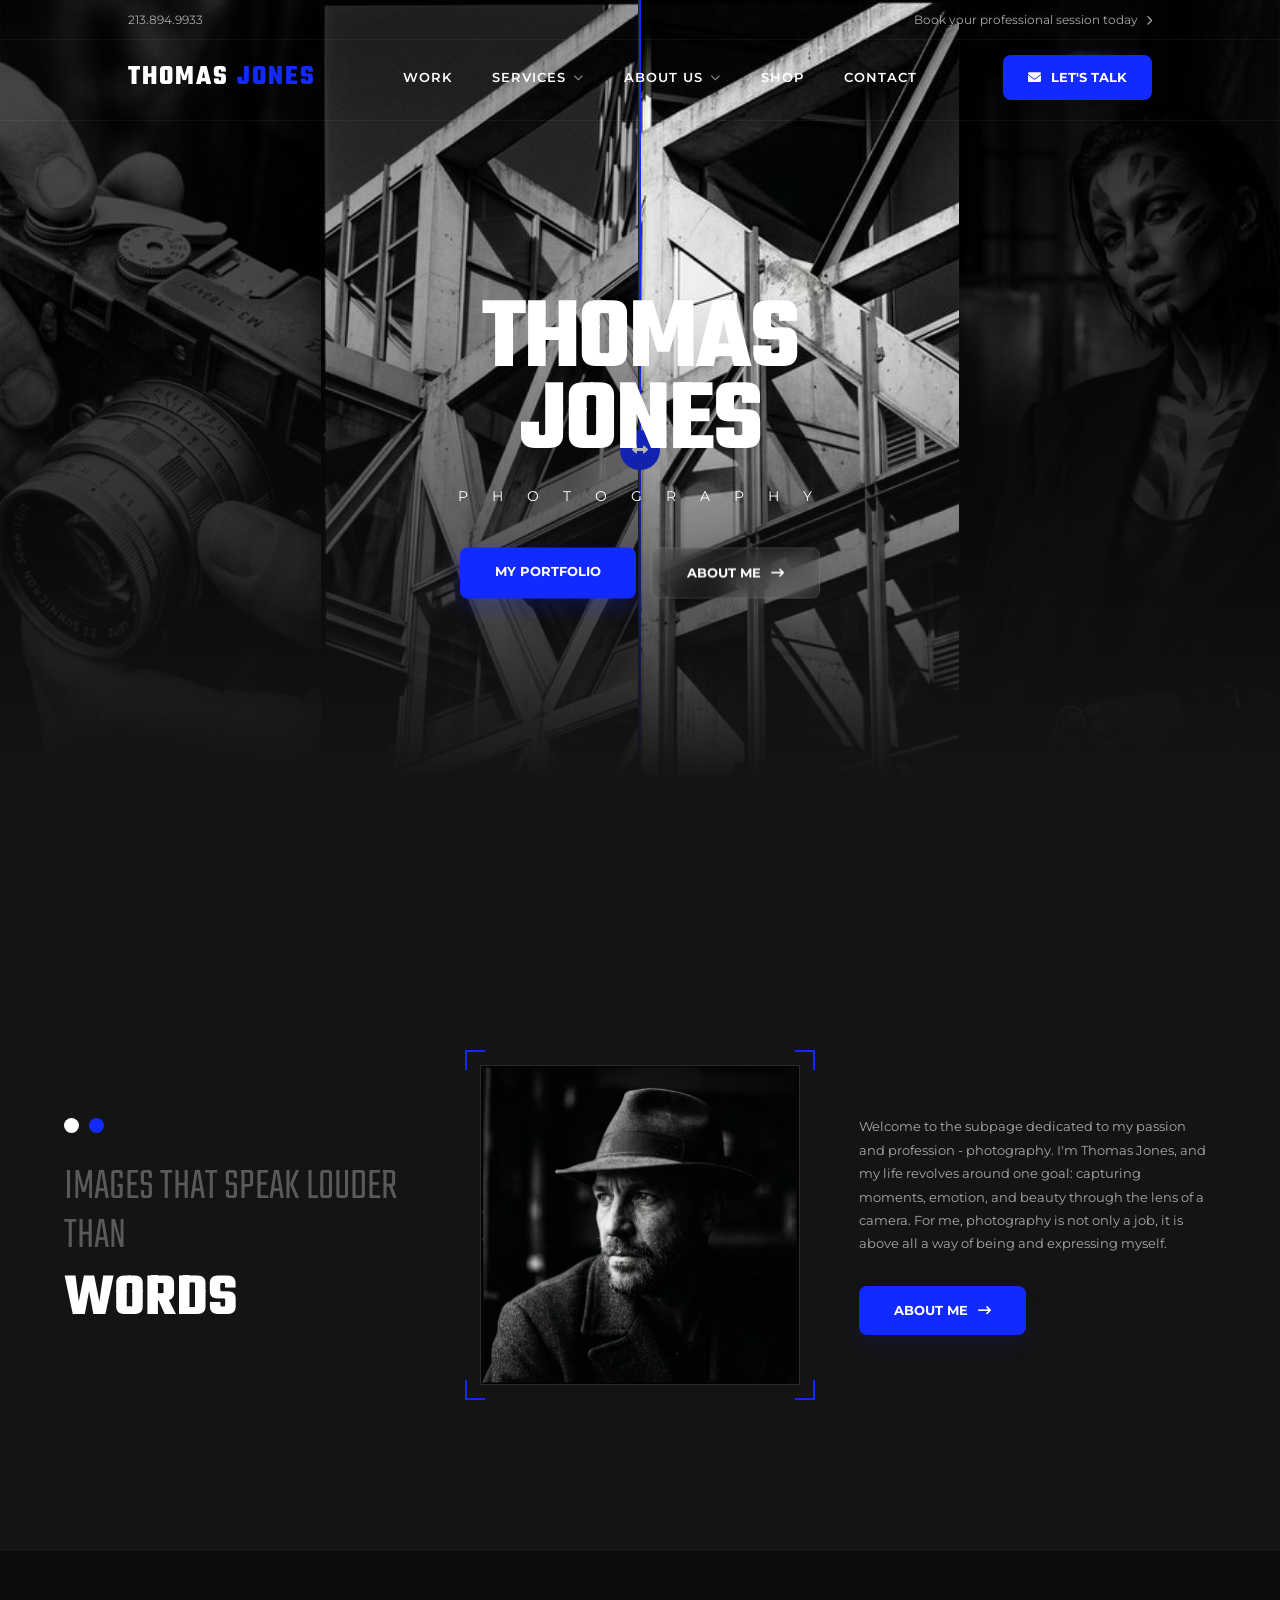
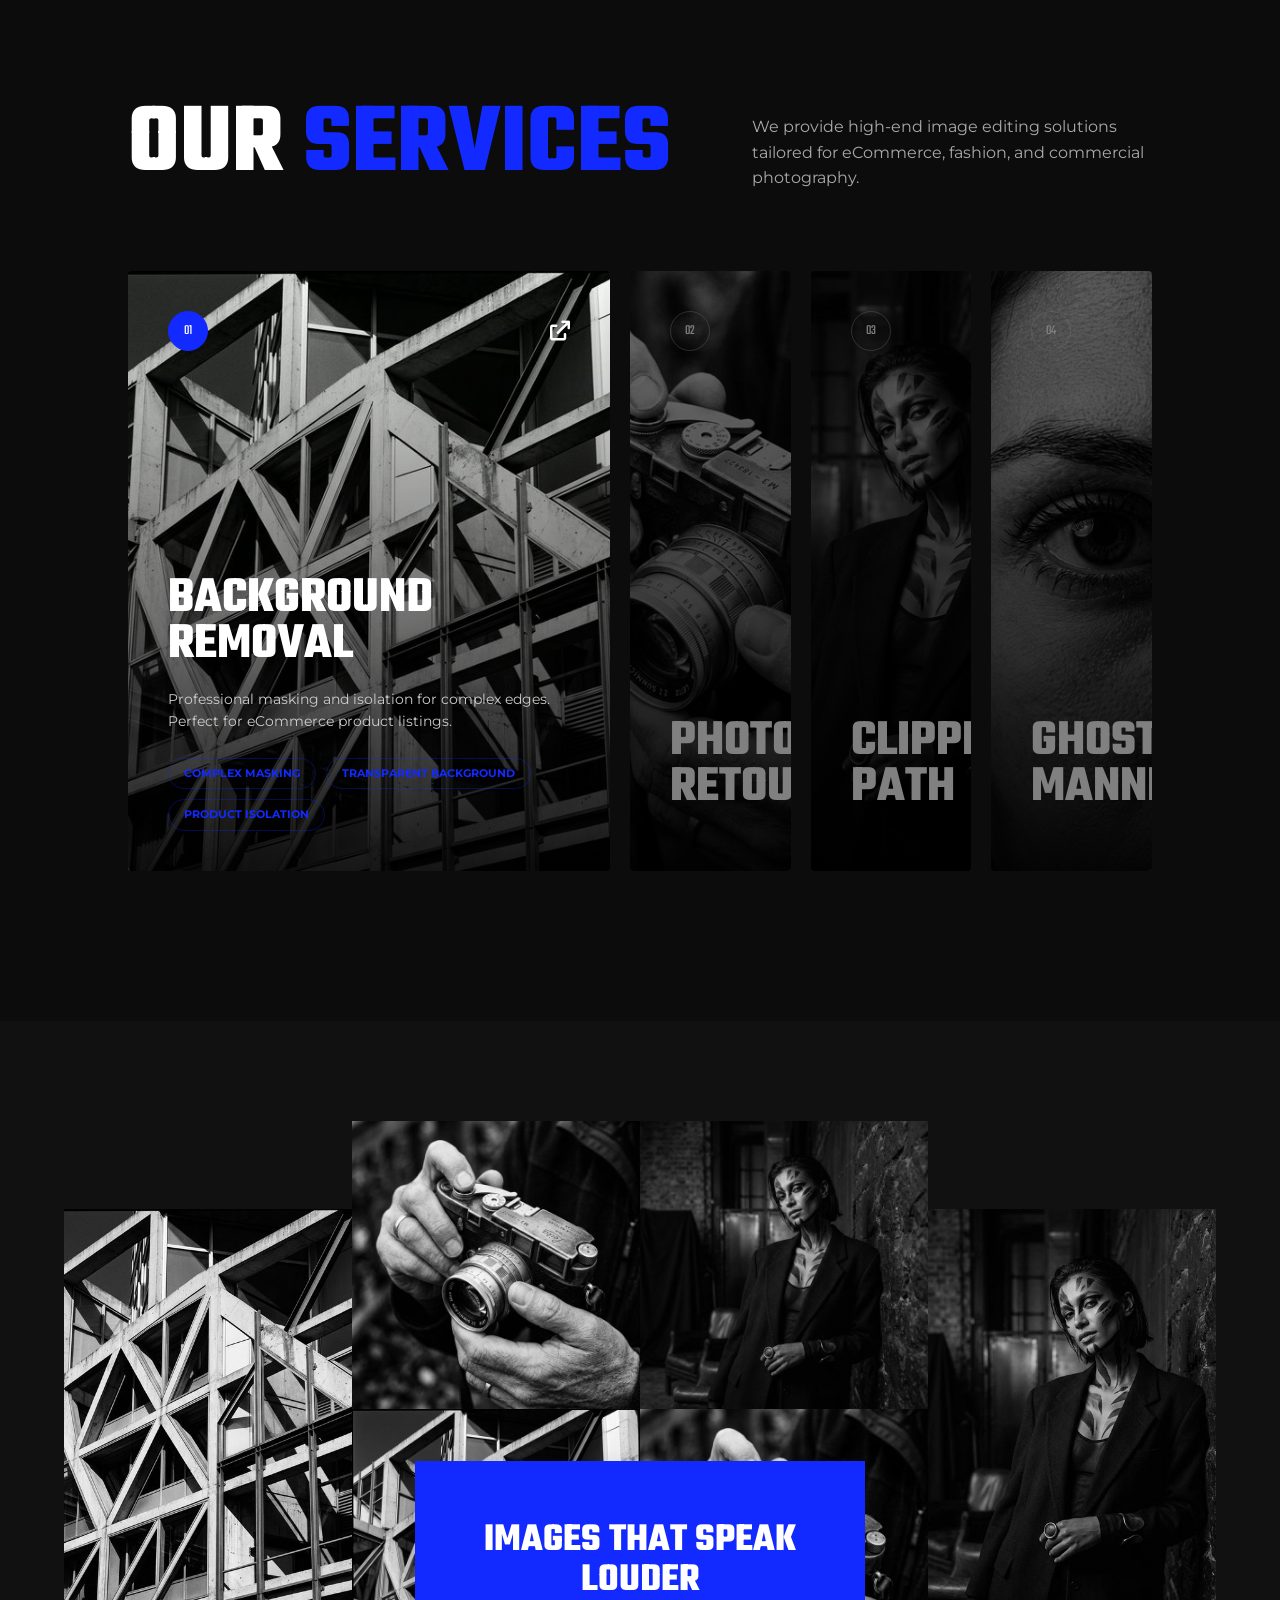
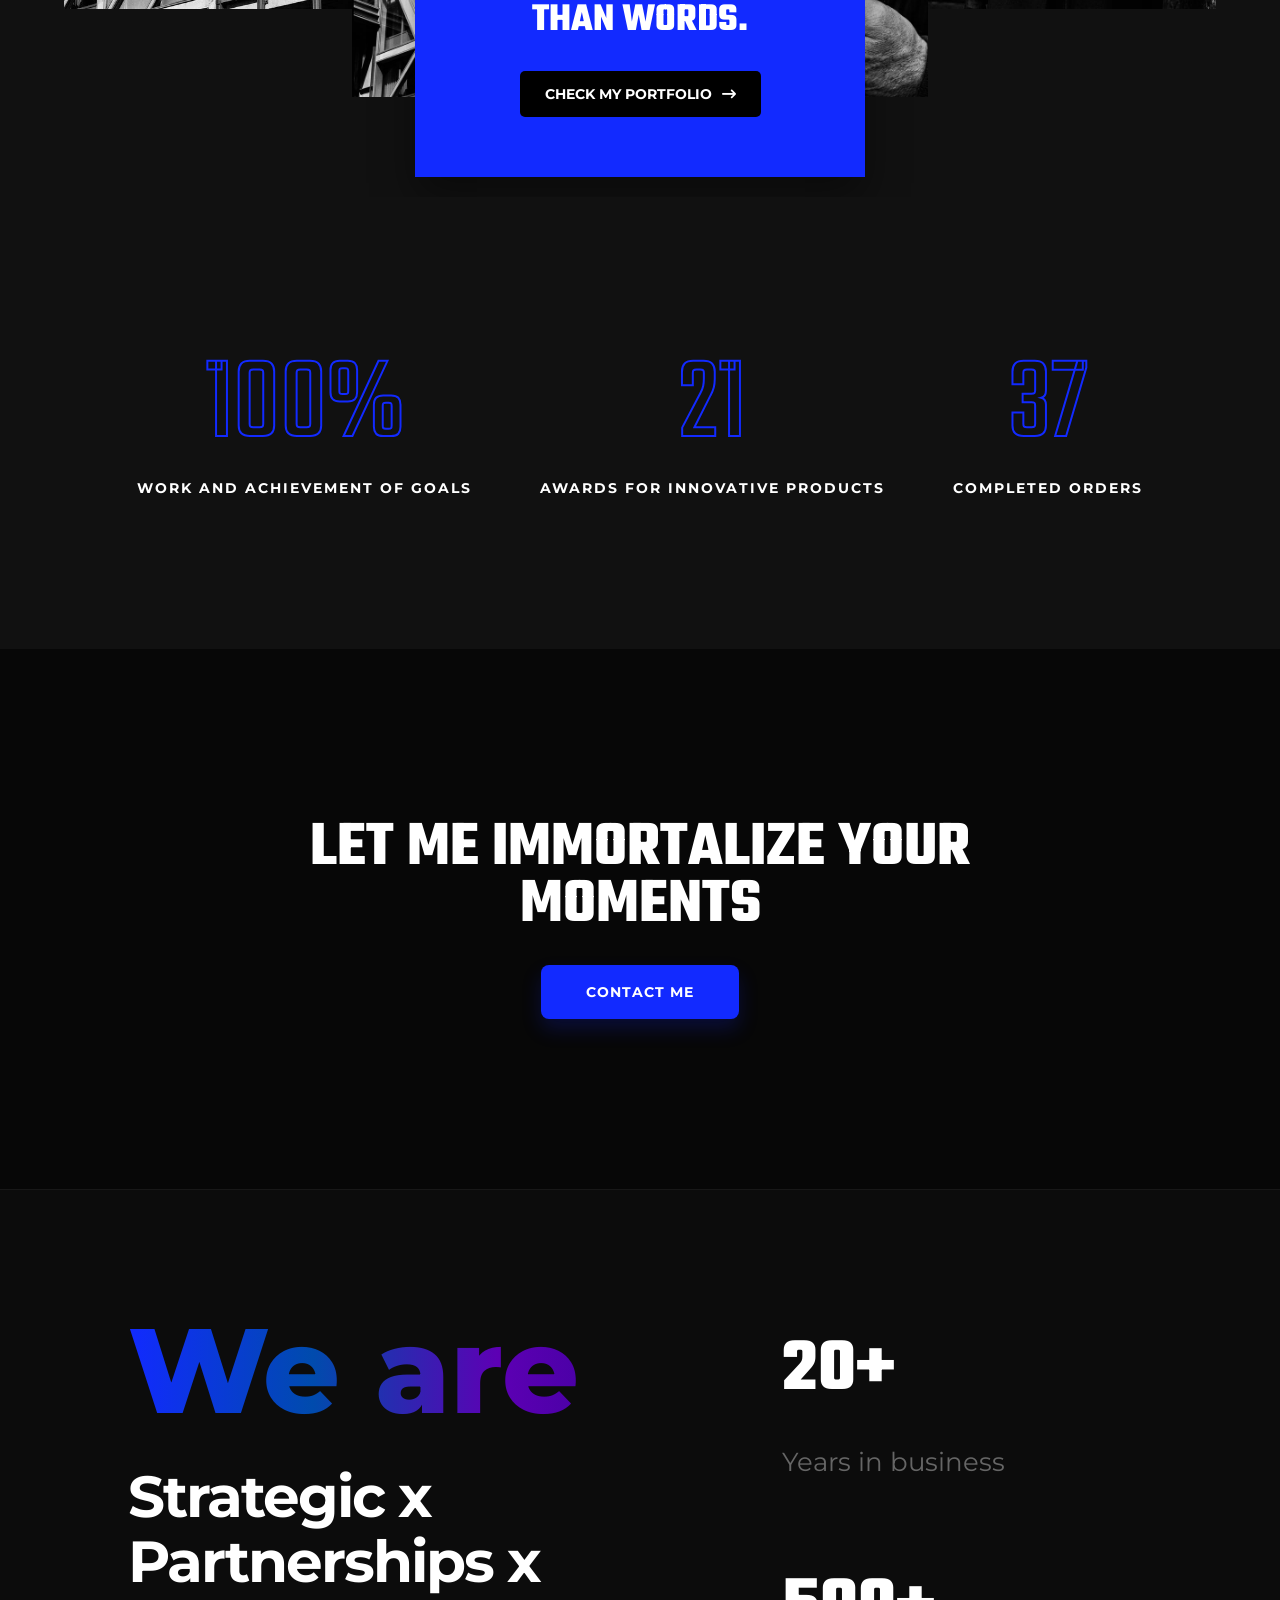
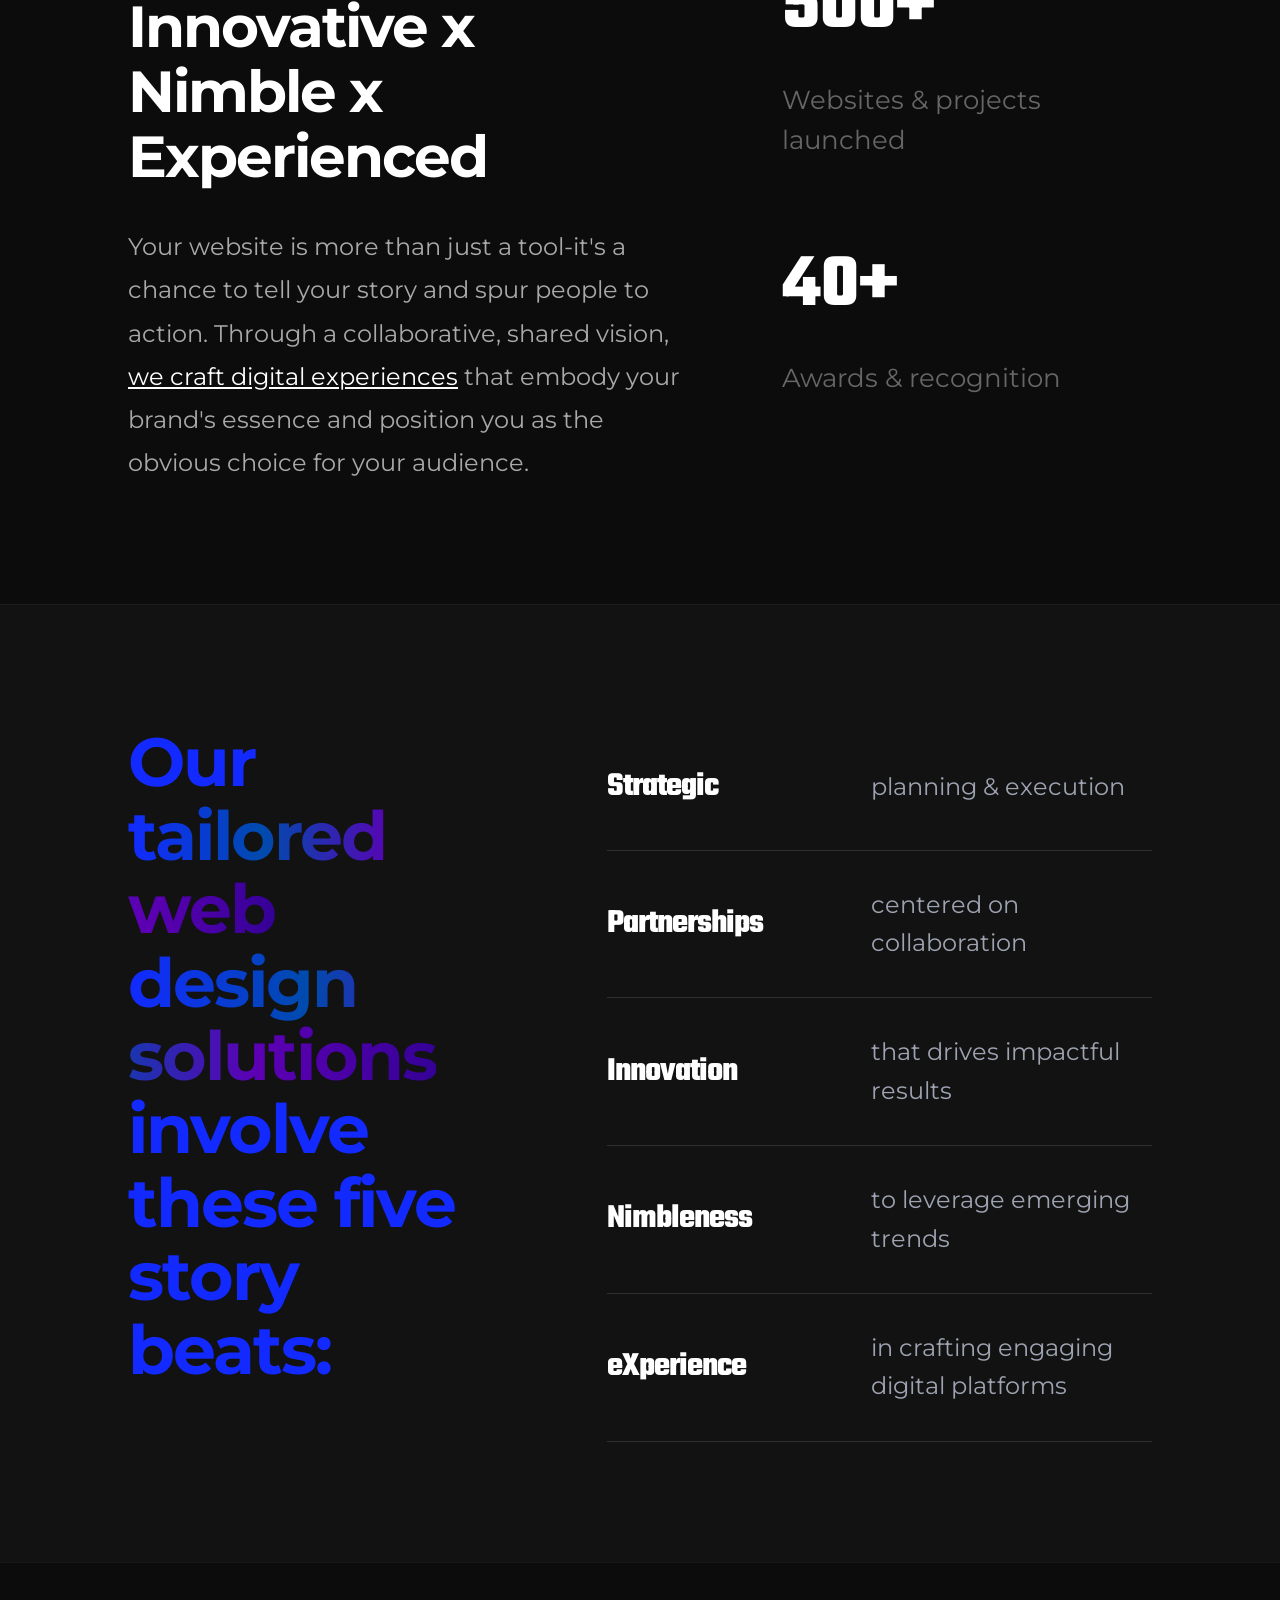
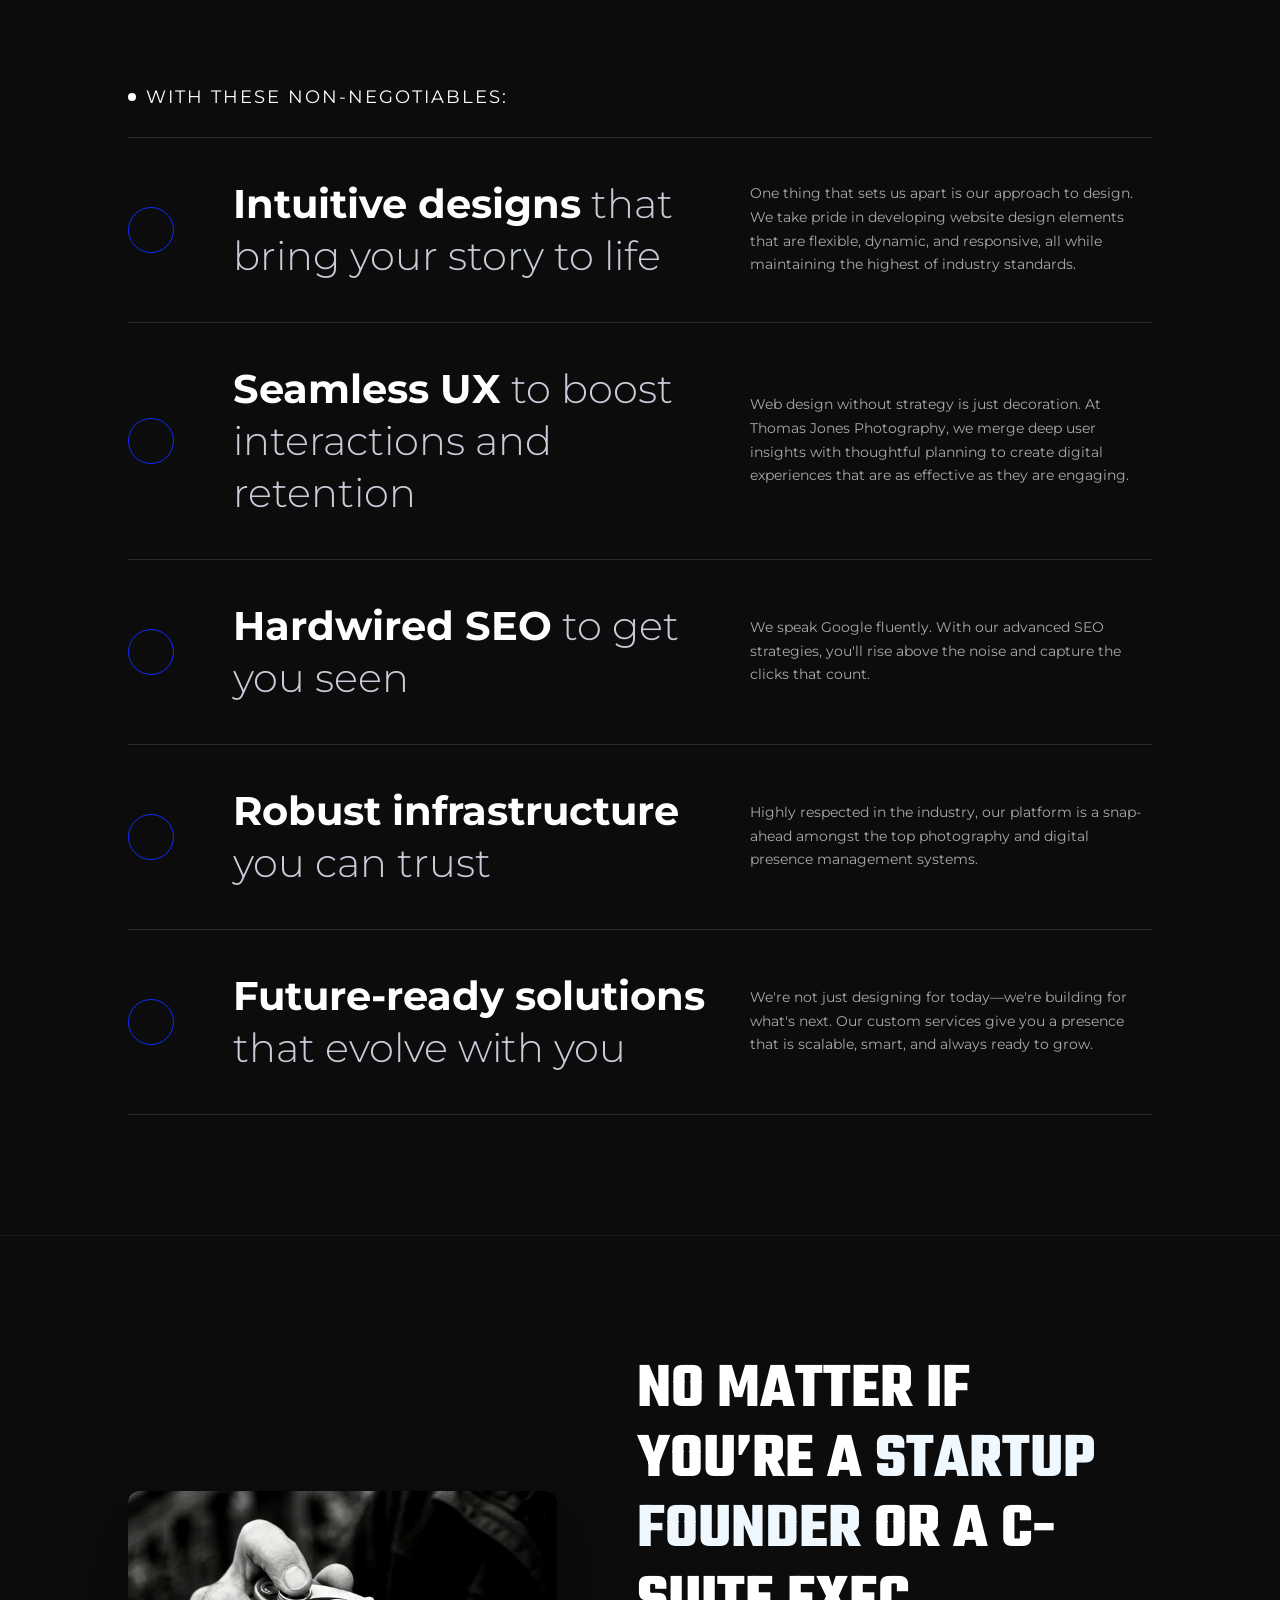
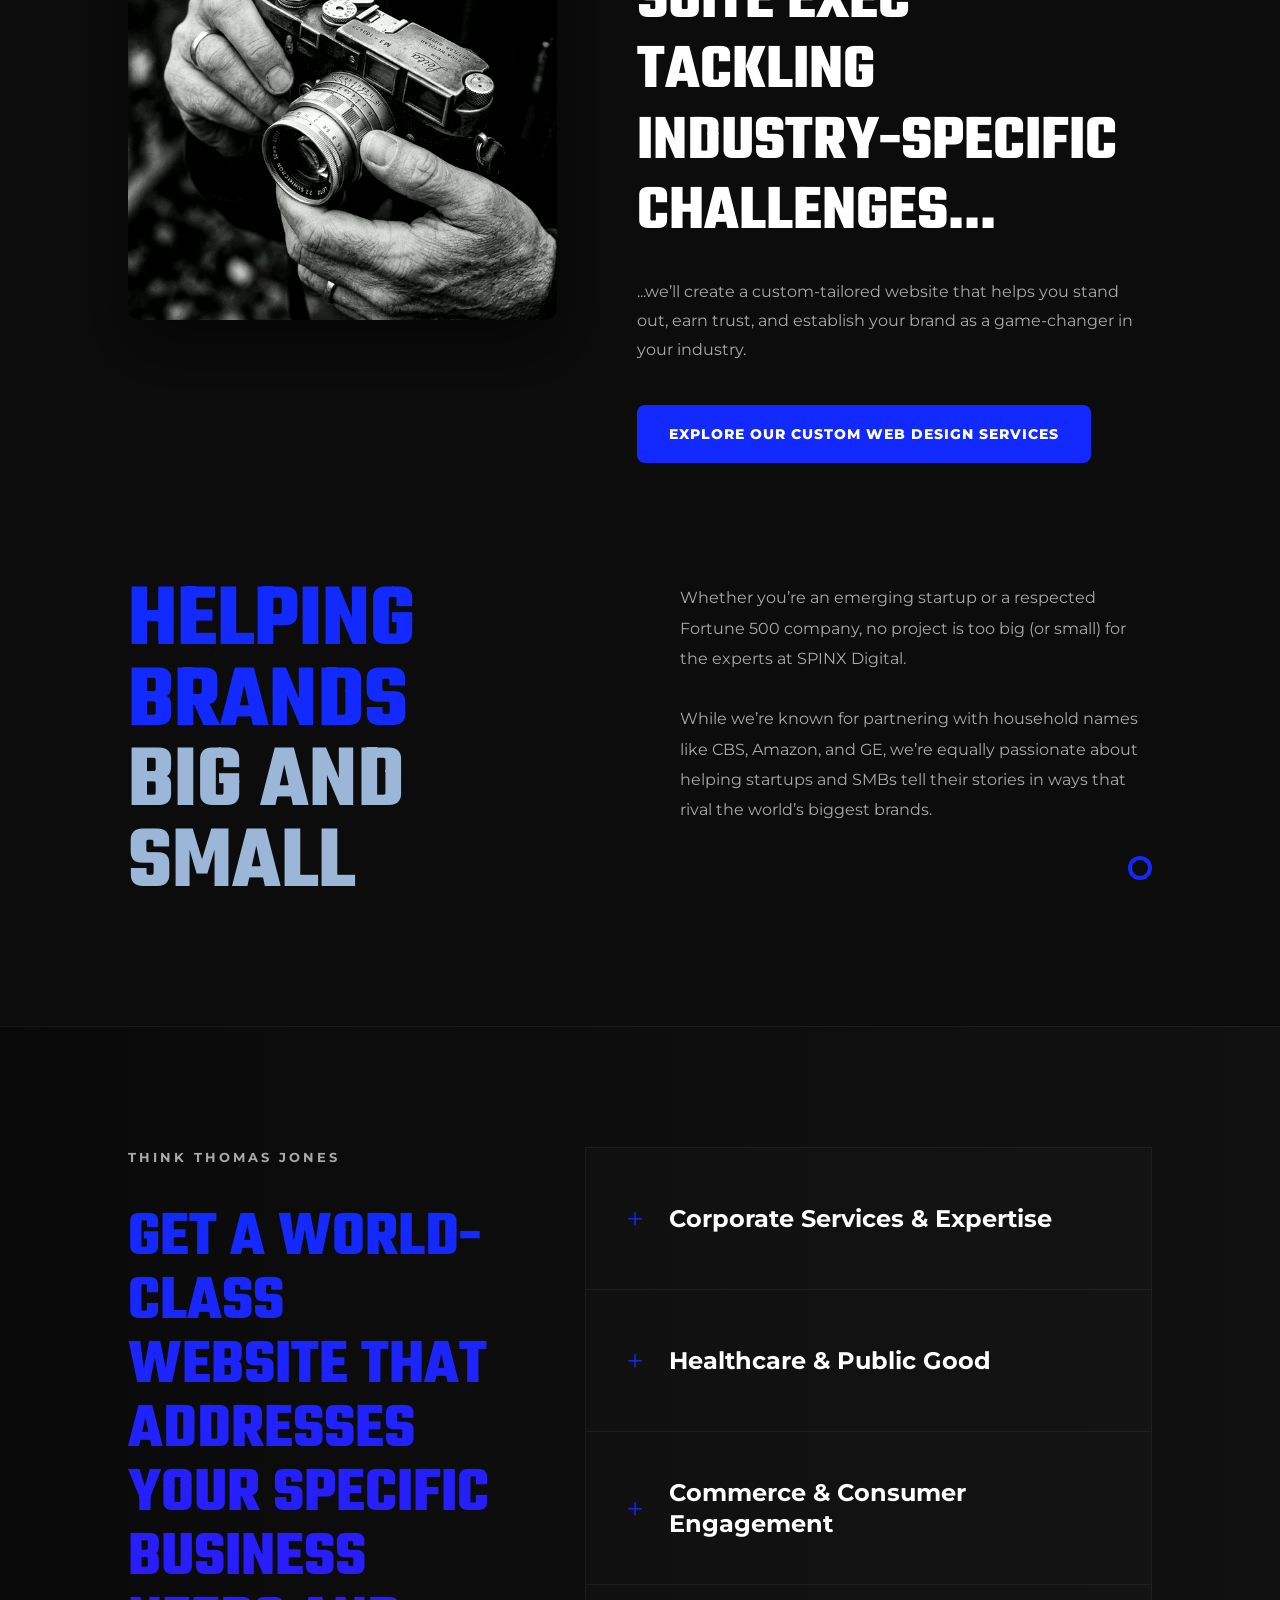
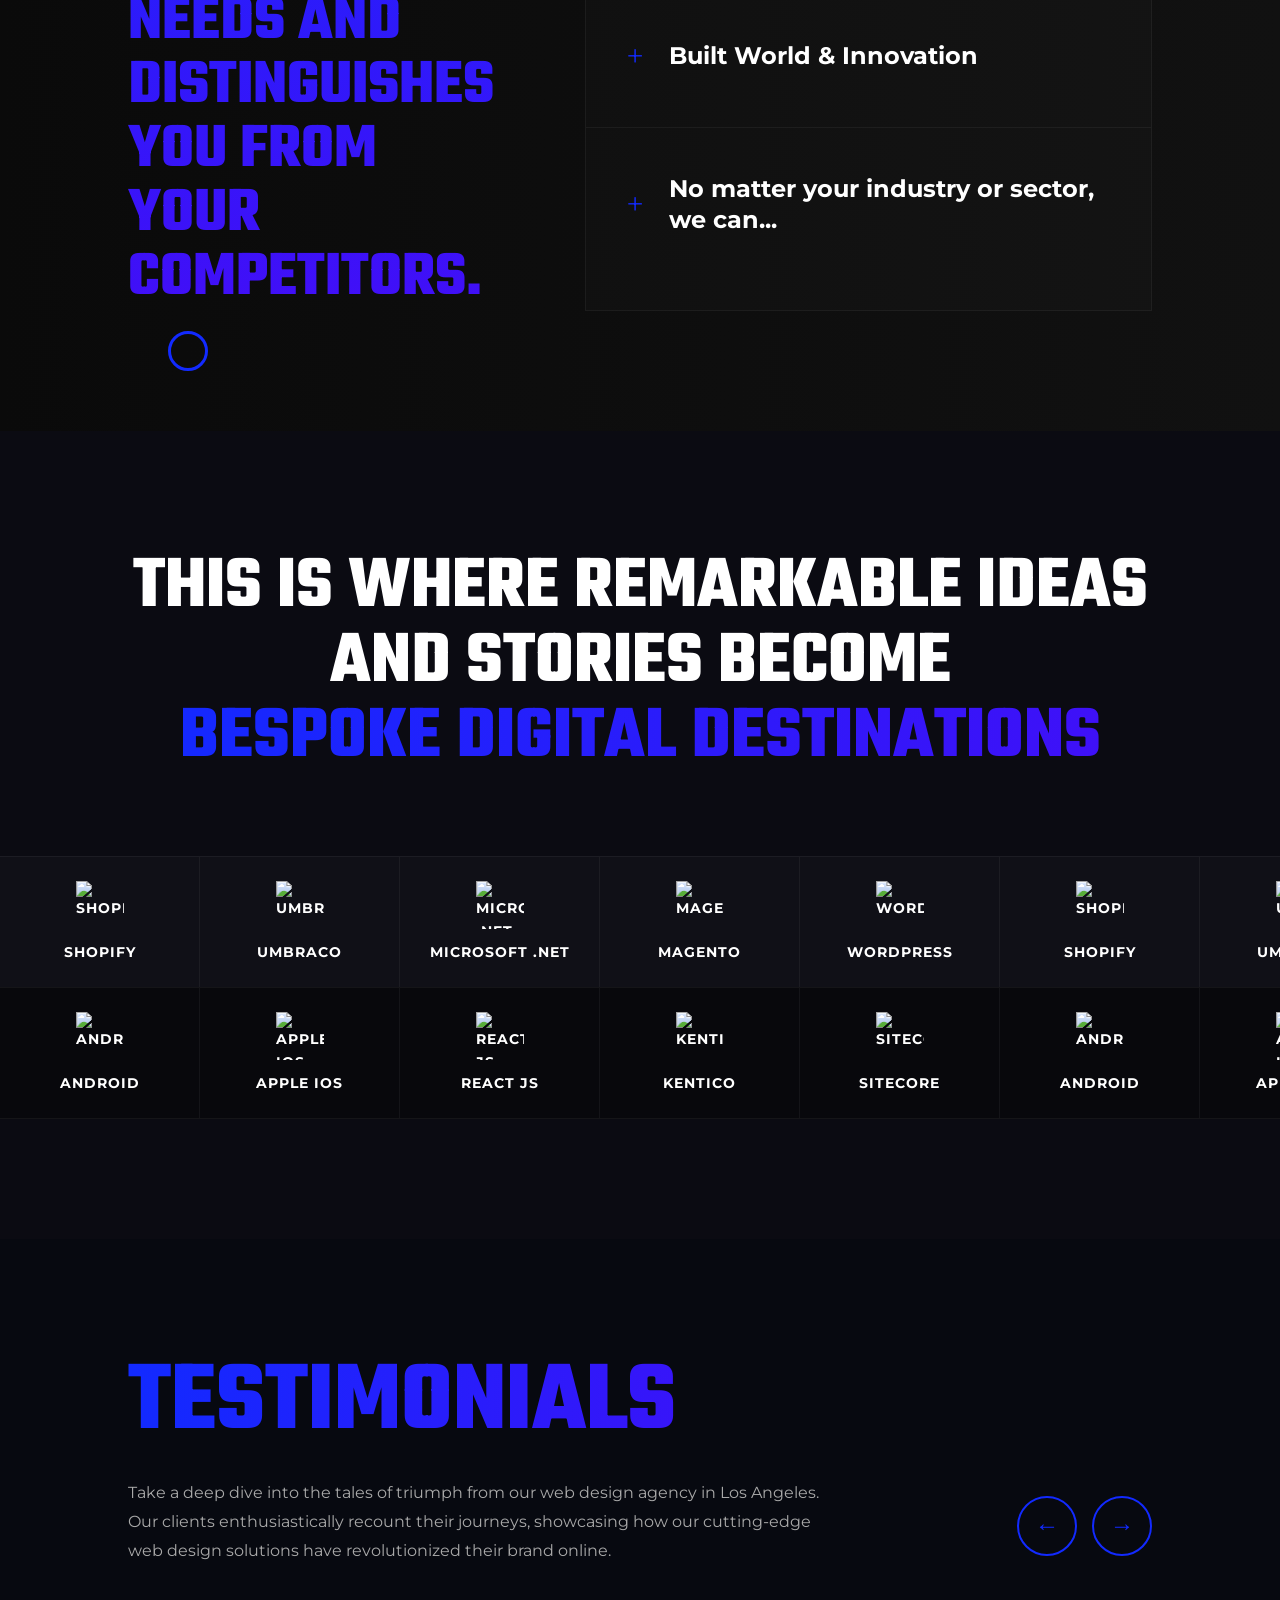
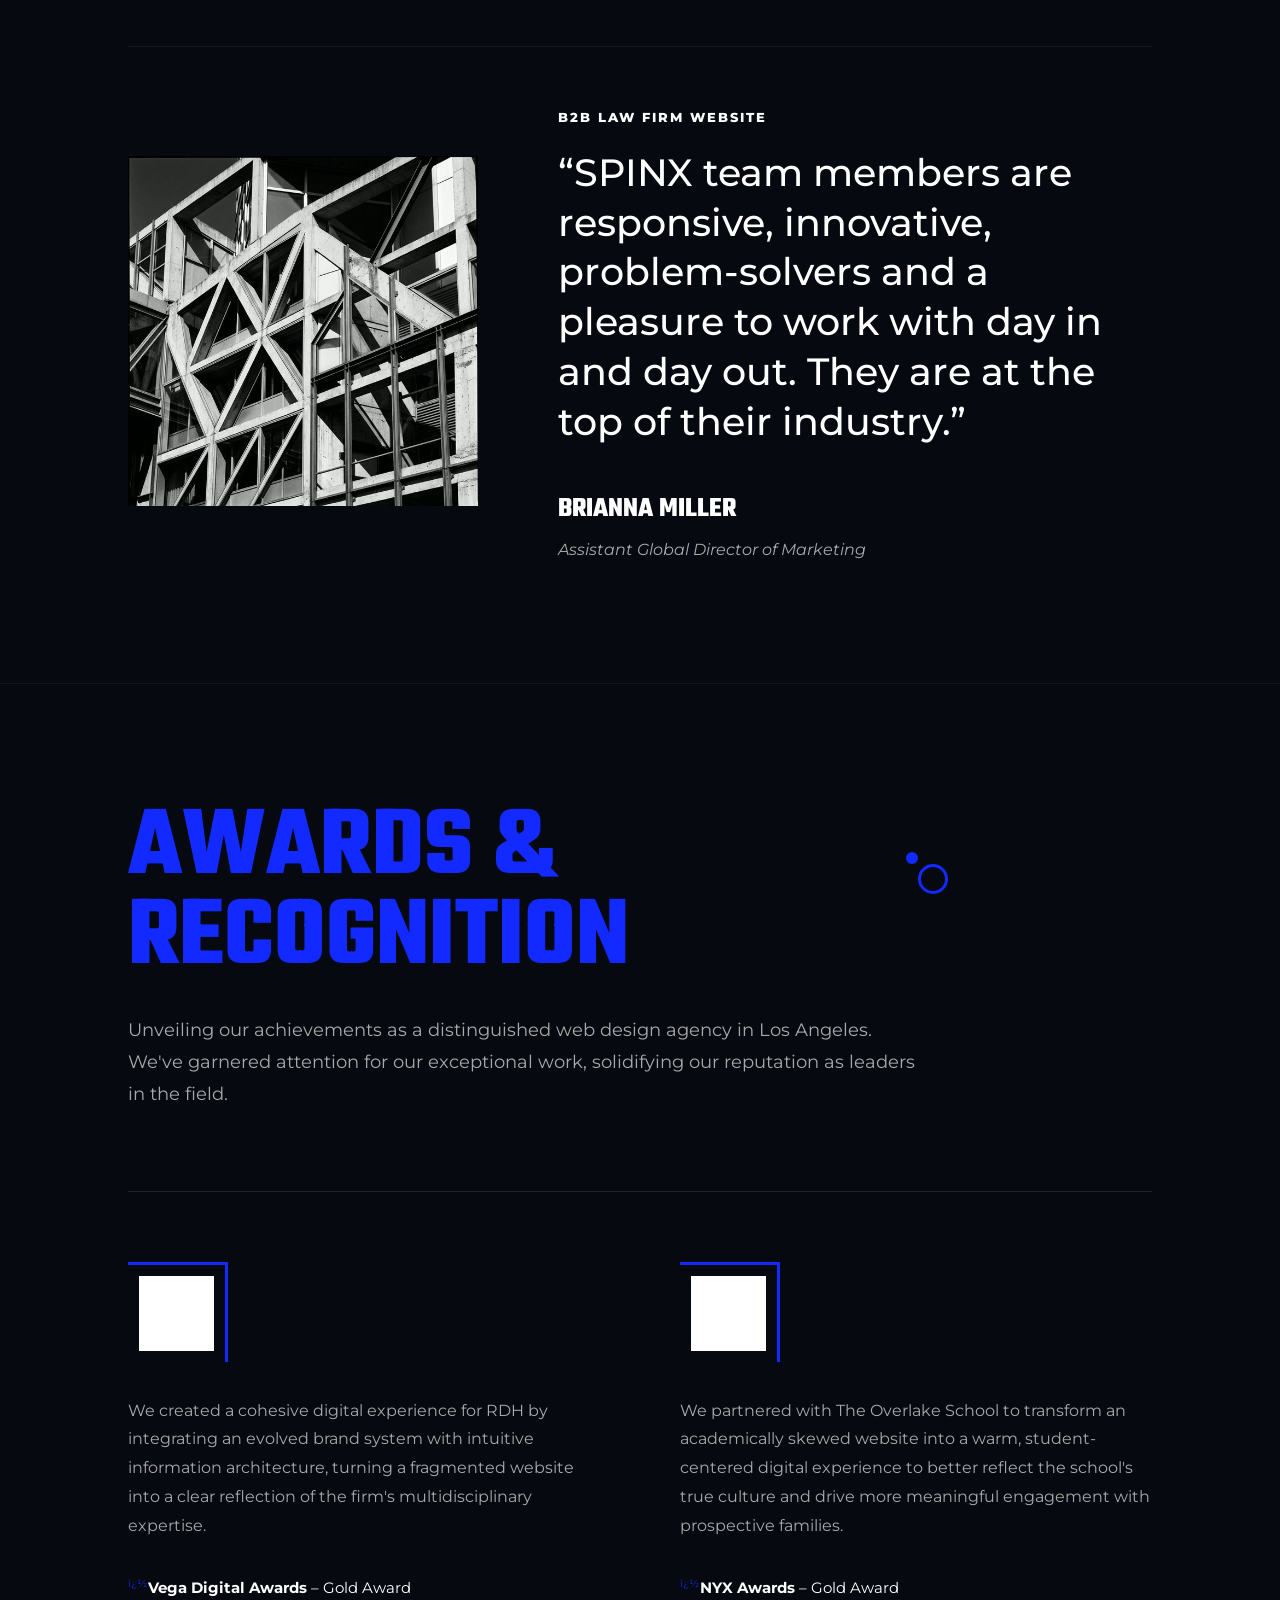
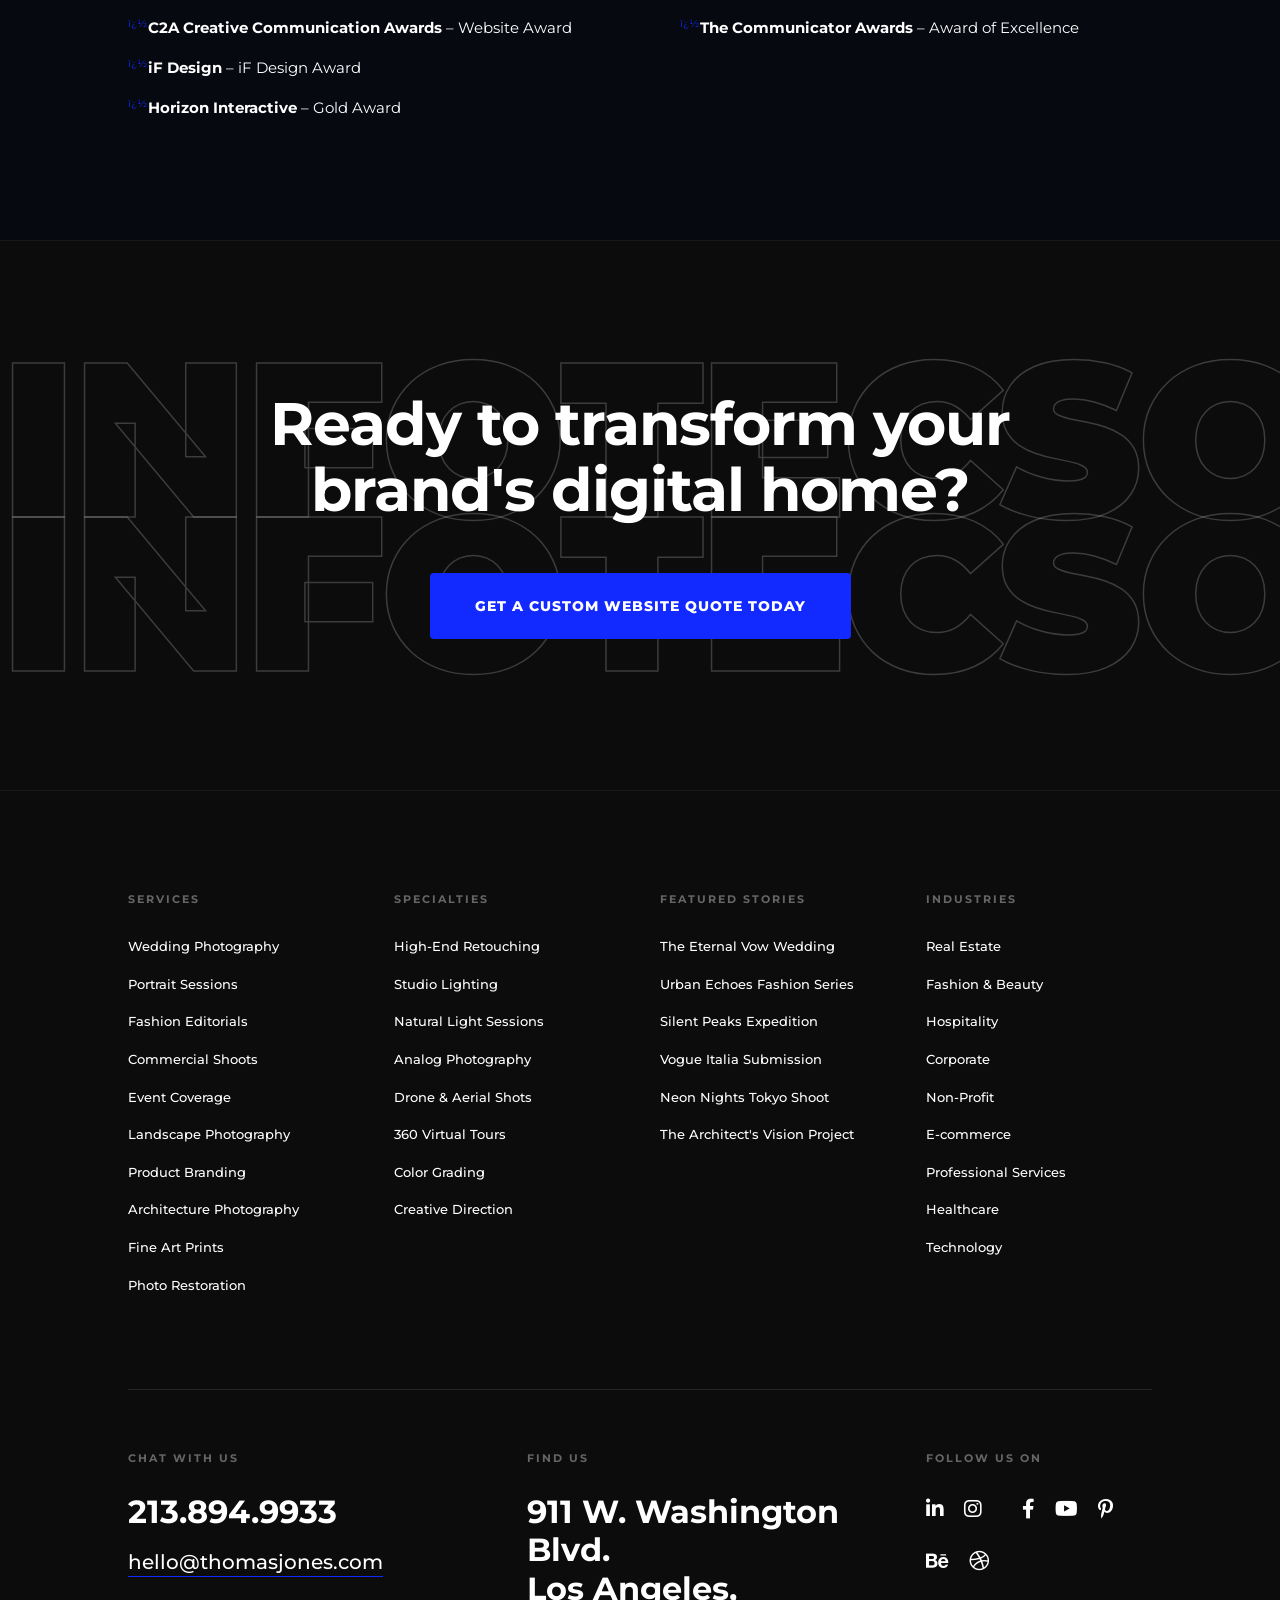
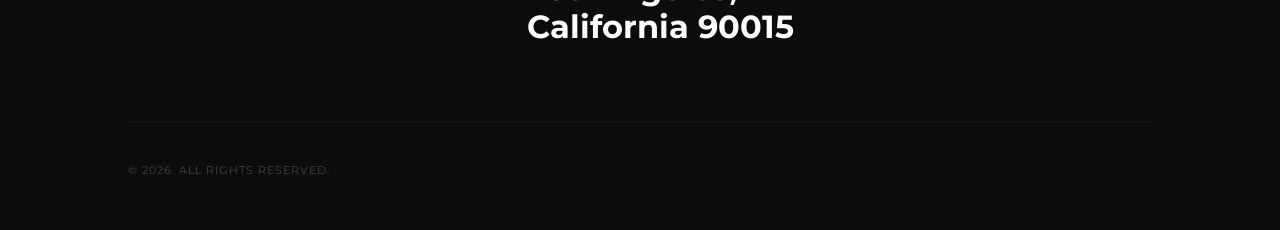
==== commit 346b7c1a: "ok" ====
--- a/index.html
+++ b/index.html
@@ -124,50 +124,102 @@
             </div>
         </section>
 
-        <section class="services-marquee" id="offer">
-            <div class="marquee-header">
-                <div class="header-text">
-                    <span class="thin">Our</span>
-                    <span class="bold">Services</span>
-                </div>
-                <div class="header-line"></div>
-            </div>
-            <div class="swiper services-swiper">
-                <div class="swiper-wrapper">
-                    <div class="swiper-slide">
-                        <div class="marquee-item">
-                            <h3>Landscape Photography</h3>
-                            <div class="marquee-arrow"><i class="fa-solid fa-arrow-right"></i></div>
+        <section class="expanding-services" id="offer">
+            <div class="services-header">
+                <div class="sh-left">
+
+                    <h2 class="sh-title">OUR <span>SERVICES</span></h2>
+                </div>
+                <div class="sh-right">
+                    <p>We provide high-end image editing solutions tailored for eCommerce, fashion, and commercial photography.</p>
+                </div>
+            </div>
+
+            <div class="expanding-container">
+                <!-- Card 1: Background Removal -->
+                <a href="background_removal.html" class="service-card active" style="background-image: url('assets/grid_2.png'); text-decoration: none; color: inherit;">
+                    <div class="card-overlay"></div>
+                    <div class="card-content">
+                        <div class="card-top">
+                            <span class="card-num">01</span>
+                            <i class="fa-solid fa-arrow-up-right-from-square"></i>
                         </div>
-                    </div>
-                    <div class="swiper-slide">
-                        <div class="marquee-item">
-                            <h3>Engagement Sessions</h3>
-                            <div class="marquee-arrow"><i class="fa-solid fa-arrow-right"></i></div>
+                        <div class="card-main">
+                            <h3>BACKGROUND <br> REMOVAL</h3>
+                            <div class="card-details">
+                                <p>Professional masking and isolation for complex edges. Perfect for eCommerce product listings.</p>
+                                <ul class="card-tags">
+                                    <li>Complex Masking</li>
+                                    <li>Transparent Background</li>
+                                    <li>Product Isolation</li>
+                                </ul>
+                            </div>
                         </div>
                     </div>
-                    <div class="swiper-slide">
-                        <div class="marquee-item">
-                            <h3>Architectural Photography</h3>
-                            <div class="marquee-arrow"><i class="fa-solid fa-arrow-right"></i></div>
+                </a>
+
+                <!-- Card 2: Photo Retouching -->
+                <div class="service-card" style="background-image: url('assets/grid_3.png');">
+                    <div class="card-overlay"></div>
+                    <div class="card-content">
+                        <div class="card-top">
+                            <span class="card-num">02</span>
+                            <i class="fa-solid fa-arrow-up-right-from-square"></i>
                         </div>
-                    </div>
-                    <div class="swiper-slide">
-                        <div class="marquee-item">
-                            <h3>Product Photography</h3>
-                            <div class="marquee-arrow"><i class="fa-solid fa-arrow-right"></i></div>
+                        <div class="card-main">
+                            <h3>PHOTO <br> RETOUCHING</h3>
+                            <div class="card-details">
+                                <p>High-end beauty and product retouching to enhance details and correct imperfections.</p>
+                                <ul class="card-tags">
+                                    <li>Skin Smoothing</li>
+                                    <li>Color Correction</li>
+                                    <li>Product Polishing</li>
+                                </ul>
+                            </div>
                         </div>
                     </div>
-                    <div class="swiper-slide">
-                        <div class="marquee-item">
-                            <h3>Event Photography</h3>
-                            <div class="marquee-arrow"><i class="fa-solid fa-arrow-right"></i></div>
+                </div>
+
+                <!-- Card 3: Clipping Path -->
+                <div class="service-card" style="background-image: url('assets/hero_bg.png');">
+                    <div class="card-overlay"></div>
+                    <div class="card-content">
+                        <div class="card-top">
+                            <span class="card-num">03</span>
+                            <i class="fa-solid fa-arrow-up-right-from-square"></i>
                         </div>
-                    </div>
-                    <div class="swiper-slide">
-                        <div class="marquee-item">
-                            <h3>Portrait Photography</h3>
-                            <div class="marquee-arrow"><i class="fa-solid fa-arrow-right"></i></div>
+                        <div class="card-main">
+                            <h3>CLIPPING <br> PATH</h3>
+                            <div class="card-details">
+                                <p>Precision hand-drawn clipping paths for the most accurate product cutouts.</p>
+                                <ul class="card-tags">
+                                    <li>Hand-Drawn Paths</li>
+                                    <li>Multi-Path</li>
+                                    <li>Image Masking</li>
+                                </ul>
+                            </div>
+                        </div>
+                    </div>
+                </div>
+
+                <!-- Card 4: Ghost Mannequin -->
+                <div class="service-card" style="background-image: url('assets/cta_bg.png');">
+                    <div class="card-overlay"></div>
+                    <div class="card-content">
+                        <div class="card-top">
+                            <span class="card-num">04</span>
+                            <i class="fa-solid fa-arrow-up-right-from-square"></i>
+                        </div>
+                        <div class="card-main">
+                            <h3>GHOST <br> MANNEQUIN</h3>
+                            <div class="card-details">
+                                <p>Invisible mannequin effect for apparel photography to give a 3D hollow look.</p>
+                                <ul class="card-tags">
+                                    <li>Neck Joint</li>
+                                    <li>3D Apparel Effect</li>
+                                    <li>Sleeve Joint</li>
+                                </ul>
+                            </div>
                         </div>
                     </div>
                 </div>
@@ -437,11 +489,11 @@
     </section>
 
     <!-- Infinite Logo Carousel Section -->
-    <section class="logo-carousel-section">
-        <!-- TOP ROW (RIGHT TO LEFT) -->
+    <!-- <section class="logo-carousel-section">
+
         <div class="lc-row">
             <div class="lc-track move-left">
-                <!-- FIRST SET -->
+
                 <div class="lc-slide"><img src="https://upload.wikimedia.org/wikipedia/commons/f/ff/GE_logo.svg"
                         alt="GE"></div>
                 <div class="lc-slide"><img src="https://upload.wikimedia.org/wikipedia/commons/3/3f/NBC_logo.svg"
@@ -459,7 +511,7 @@
                         src="https://upload.wikimedia.org/wikipedia/commons/2/2f/Google_2015_logo.svg" alt="Google">
                 </div>
 
-                <!-- DUPLICATE SET FOR SEAMLESS LOOP -->
+
                 <div class="lc-slide"><img src="https://upload.wikimedia.org/wikipedia/commons/f/ff/GE_logo.svg"
                         alt="GE"></div>
                 <div class="lc-slide"><img src="https://upload.wikimedia.org/wikipedia/commons/3/3f/NBC_logo.svg"
@@ -479,10 +531,9 @@
             </div>
         </div>
 
-        <!-- BOTTOM ROW (LEFT TO RIGHT) -->
         <div class="lc-row dark-row">
             <div class="lc-track move-right">
-                <!-- FIRST SET -->
+
                 <div class="lc-slide"><img
                         src="https://upload.wikimedia.org/wikipedia/commons/5/59/Lip_Smacker_logo.png"
                         alt="Lip Smacker"></div>
@@ -501,7 +552,6 @@
                 <div class="lc-slide"><img src="https://upload.wikimedia.org/wikipedia/commons/d/de/SpaceX-Logo.svg"
                         alt="SpaceX"></div>
 
-                <!-- DUPLICATE SET FOR SEAMLESS LOOP -->
                 <div class="lc-slide"><img
                         src="https://upload.wikimedia.org/wikipedia/commons/5/59/Lip_Smacker_logo.png"
                         alt="Lip Smacker"></div>
@@ -521,7 +571,7 @@
                         alt="SpaceX"></div>
             </div>
         </div>
-    </section>
+    </section> -->
 
     <!-- Industry Expertise Section -->
     <section class="expertise-section reveal" id="expertise">
@@ -899,18 +949,13 @@
         }
         initBASliders();
 
-        // Swiper Marquee Initialization
-        const swiper = new Swiper('.services-swiper', {
-            slidesPerView: 'auto',
-            spaceBetween: 80,
-            loop: true,
-            speed: 8000,
-            allowTouchMove: false,
-            autoplay: {
-                delay: 0,
-                disableOnInteraction: false,
-            },
-            freeMode: true,
+        // Expanding Services Interaction
+        const serviceCards = document.querySelectorAll('.service-card');
+        serviceCards.forEach(card => {
+            card.addEventListener('mouseenter', () => {
+                serviceCards.forEach(c => c.classList.remove('active'));
+                card.classList.add('active');
+            });
         });
 
         // Scroll Top Button Visibility
--- a/style.css
+++ b/style.css
@@ -42,7 +42,6 @@
 /* Header Top Bar */
 .header-top-bar {
     background-color: transparent;
-    backdrop-filter: blur(20px);
     border-bottom: 1px solid rgba(255, 255, 255, 0.05);
     padding: 10px 10%;
     color: var(--text-gray);
@@ -77,9 +76,33 @@
     justify-content: space-between;
     align-items: center;
     background: transparent;
-    backdrop-filter: blur(20px);
     border-bottom: 1px solid rgba(255, 255, 255, 0.05);
     transition: var(--transition-smooth);
+}
+
+header.scrolled {
+    background: white;
+    top: 0;
+    padding: 15px 10%;
+    box-shadow: 0 5px 20px rgba(0,0,0,0.1);
+    border-bottom: 1px solid rgba(0,0,0,0.05);
+}
+
+header.scrolled .logo-text,
+header.scrolled .main-nav a {
+    color: black;
+}
+
+.header-top-bar.scrolled {
+    display: none;
+    background: white;
+    color: black;
+    border-bottom: 1px solid rgba(0,0,0,0.05);
+}
+
+.logo a {
+    text-decoration: none;
+    color: inherit;
 }
 
 .logo-text {
@@ -594,95 +617,210 @@
     }
 }
 
-/* Services Marquee Section */
-.services-marquee {
-    padding: 100px 5% 50px;
+/* Expanding Services Section */
+.expanding-services {
+    padding: 150px 10%;
     background-color: #0c0c0c;
+    border-top: 1px solid rgba(255, 255, 255, 0.05);
+}
+
+.services-header {
+    display: flex;
+    justify-content: space-between;
+    align-items: flex-end;
+    margin-bottom: 80px;
+    gap: 40px;
+}
+
+.sh-left {
+    display: flex;
+    flex-direction: column;
+    gap: 15px;
+}
+
+.sh-index {
+    font-family: var(--font-heading);
+    font-size: 20px;
+    color: var(--primary-color);
+    letter-spacing: 2px;
+}
+
+.sh-title {
+    font-family: var(--font-heading);
+    font-size: clamp(50px, 8vw, 100px);
+    line-height: 0.9;
+    text-transform: uppercase;
+    font-weight: 800;
+}
+
+.sh-title span {
+    color: var(--primary-color);
+    
+}
+
+.sh-right p {
+    max-width: 400px;
+    color: var(--text-gray);
+    font-size: 16px;
+    line-height: 1.6;
+}
+
+.expanding-container {
+    display: flex;
+    width: 100%;
+    height: 600px;
+    gap: 20px;
+}
+
+.service-card {
+    position: relative;
+    flex: 1;
+    height: 100%;
+    background-size: cover;
+    background-position: center;
     overflow: hidden;
-    border-top: 1px solid rgba(255, 255, 255, 0.05);
-}
-
-.marquee-header {
-    display: flex;
-    align-items: flex-end;
-    gap: 20px;
-    margin-bottom: 10px;
-}
-
-.marquee-header .header-text {
+    cursor: pointer;
+    transition: flex 0.7s cubic-bezier(0.165, 0.84, 0.44, 1), filter 0.5s ease;
+    border-radius: 4px;
+    filter: grayscale(100%) brightness(0.5);
+}
+
+.service-card.active {
+    flex: 3;
+    filter: grayscale(0%) brightness(1);
+}
+
+.card-overlay {
+    position: absolute;
+    inset: 0;
+    background: linear-gradient(to top, rgba(0,0,0,0.9), transparent);
+    z-index: 1;
+}
+
+.card-content {
+    position: absolute;
+    inset: 0;
+    padding: 40px;
+    z-index: 2;
     display: flex;
     flex-direction: column;
-    line-height: 1;
-}
-
-.marquee-header .header-text .thin {
+    justify-content: space-between;
+}
+
+.card-top {
+    display: flex;
+    justify-content: space-between;
+    align-items: center;
+}
+
+.card-num {
+    width: 40px;
+    height: 40px;
+    border: 1px solid rgba(255, 255, 255, 0.3);
+    border-radius: 50%;
+    display: flex;
+    align-items: center;
+    justify-content: center;
     font-family: var(--font-heading);
-    font-size: 30px;
-    color: white;
-    text-transform: uppercase;
-    font-weight: 300;
-}
-
-.marquee-header .header-text .bold {
+    font-size: 14px;
+    transition: var(--transition-smooth);
+}
+
+.service-card.active .card-num {
+    background: var(--primary-color);
+    border-color: var(--primary-color);
+    color: #fff;
+}
+
+.card-top i {
+    font-size: 20px;
+    color: #fff;
+    opacity: 0;
+    transform: translate(-10px, 10px);
+    transition: var(--transition-smooth);
+}
+
+.service-card.active .card-top i {
+    opacity: 1;
+    transform: translate(0, 0);
+}
+
+.card-main h3 {
     font-family: var(--font-heading);
-    font-size: 40px;
-    color: var(--text-white);
-    text-transform: uppercase;
+    font-size: clamp(30px, 4vw, 60px);
+    line-height: 0.9;
+    text-transform: uppercase;
+    margin-bottom: 20px;
+    white-space: nowrap;
+}
+
+.card-details {
+    max-height: 0;
+    overflow: hidden;
+    opacity: 0;
+    transition: all 0.5s ease;
+    transform: translateY(20px);
+}
+
+.service-card.active .card-details {
+    max-height: 300px;
+    opacity: 1;
+    transform: translateY(0);
+}
+
+.card-details p {
+    color: #ccc;
+    font-size: 14px;
+    line-height: 1.6;
+    margin-bottom: 25px;
+    max-width: 400px;
+}
+
+.card-tags {
+    list-style: none;
+    display: flex;
+    flex-wrap: wrap;
+    gap: 10px;
+}
+
+.card-tags li {
+    font-size: 11px;
     font-weight: 700;
-}
-
-.marquee-header .header-line {
-    flex: 1;
-    height: 1px;
-    background: rgba(255, 255, 255, 0.1);
-    margin-bottom: 10px;
-}
-
-.services-swiper .swiper-wrapper {
-    transition-timing-function: linear !important;
-}
-
-.services-swiper .swiper-slide {
-    width: auto;
-    height: auto;
-}
-
-.marquee-item {
-    display: flex;
-    flex-direction: column;
-    align-items: flex-start;
-    padding: 20px 0;
-}
-
-.marquee-item h3 {
-    font-family: var(--font-heading);
-    font-size: clamp(15px, 2vw, 30px);
-    text-transform: uppercase;
-    color: rgba(255, 255, 255, 0.3);
-    white-space: nowrap;
-    transition: var(--transition-smooth);
-    margin-bottom: 10px;
-    letter-spacing: 2px;
-}
-
-.marquee-item:hover h3 {
-    color: var(--text-white);
-}
-
-.marquee-arrow {
-    font-size: 18px;
+    text-transform: uppercase;
     color: var(--primary-color);
-    align-self: flex-end;
-    transform: rotate(45deg);
-    transition: var(--transition-smooth);
-    opacity: 1;
-    margin-top: -5px;
-    /* Pull it slightly closer to the text */
-}
-
-.marquee-item:hover .marquee-arrow {
-    transform: rotate(45deg) translate(8px, 8px);
-    opacity: 1;
+    border: 1px solid rgba(18, 42, 255, 0.3);
+    padding: 6px 15px;
+    border-radius: 30px;
+}
+
+@media (max-width: 1024px) {
+    .expanding-container {
+        height: 500px;
+    }
+    .services-header {
+        flex-direction: column;
+        align-items: flex-start;
+        gap: 20px;
+    }
+}
+
+@media (max-width: 768px) {
+    .expanding-container {
+        flex-direction: column;
+        height: auto;
+    }
+    .service-card {
+        width: 100%;
+        height: 150px;
+        flex: none;
+    }
+    .service-card.active {
+        height: 400px;
+        flex: none;
+    }
+    .card-main h3 {
+        font-size: 30px;
+    }
 }
 
 /* Portfolio Section (Redesigned) */
@@ -2426,3 +2564,7 @@
         width: 100%;
     }
 }
+
+
+
+
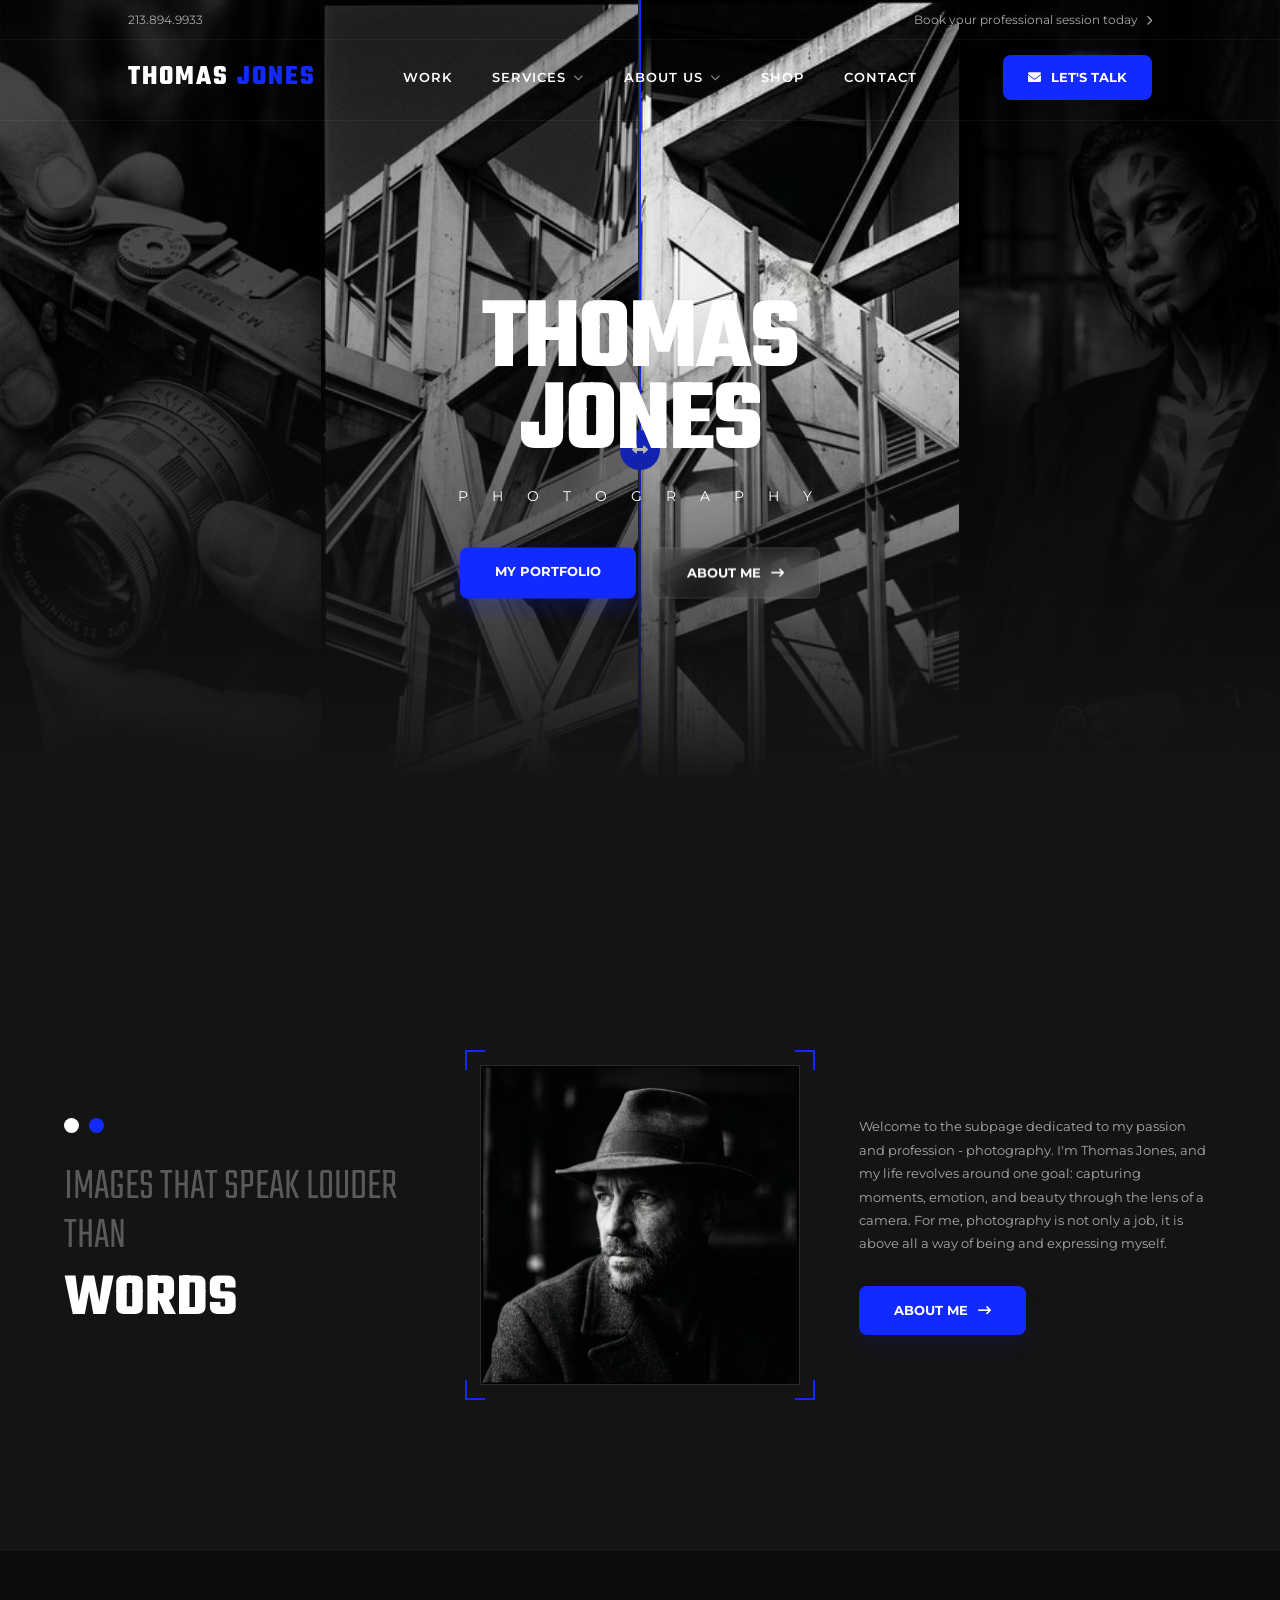
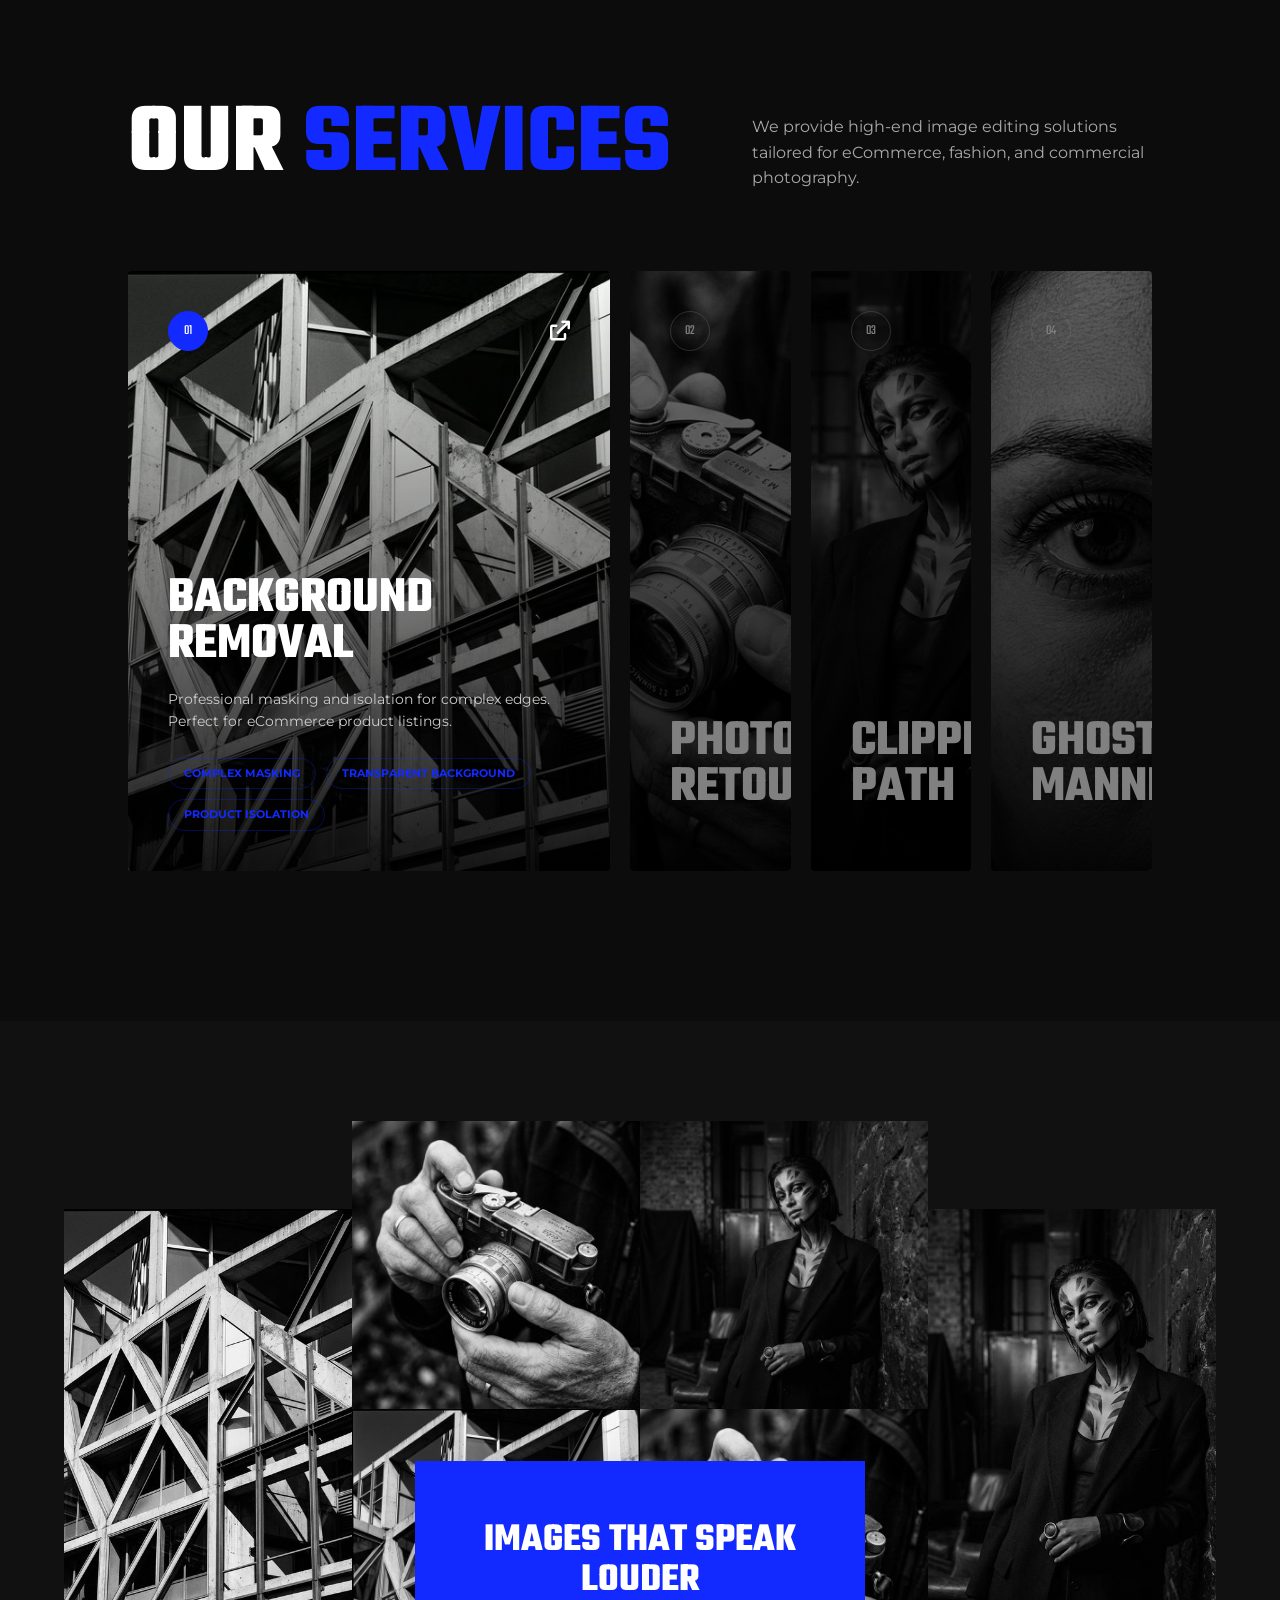
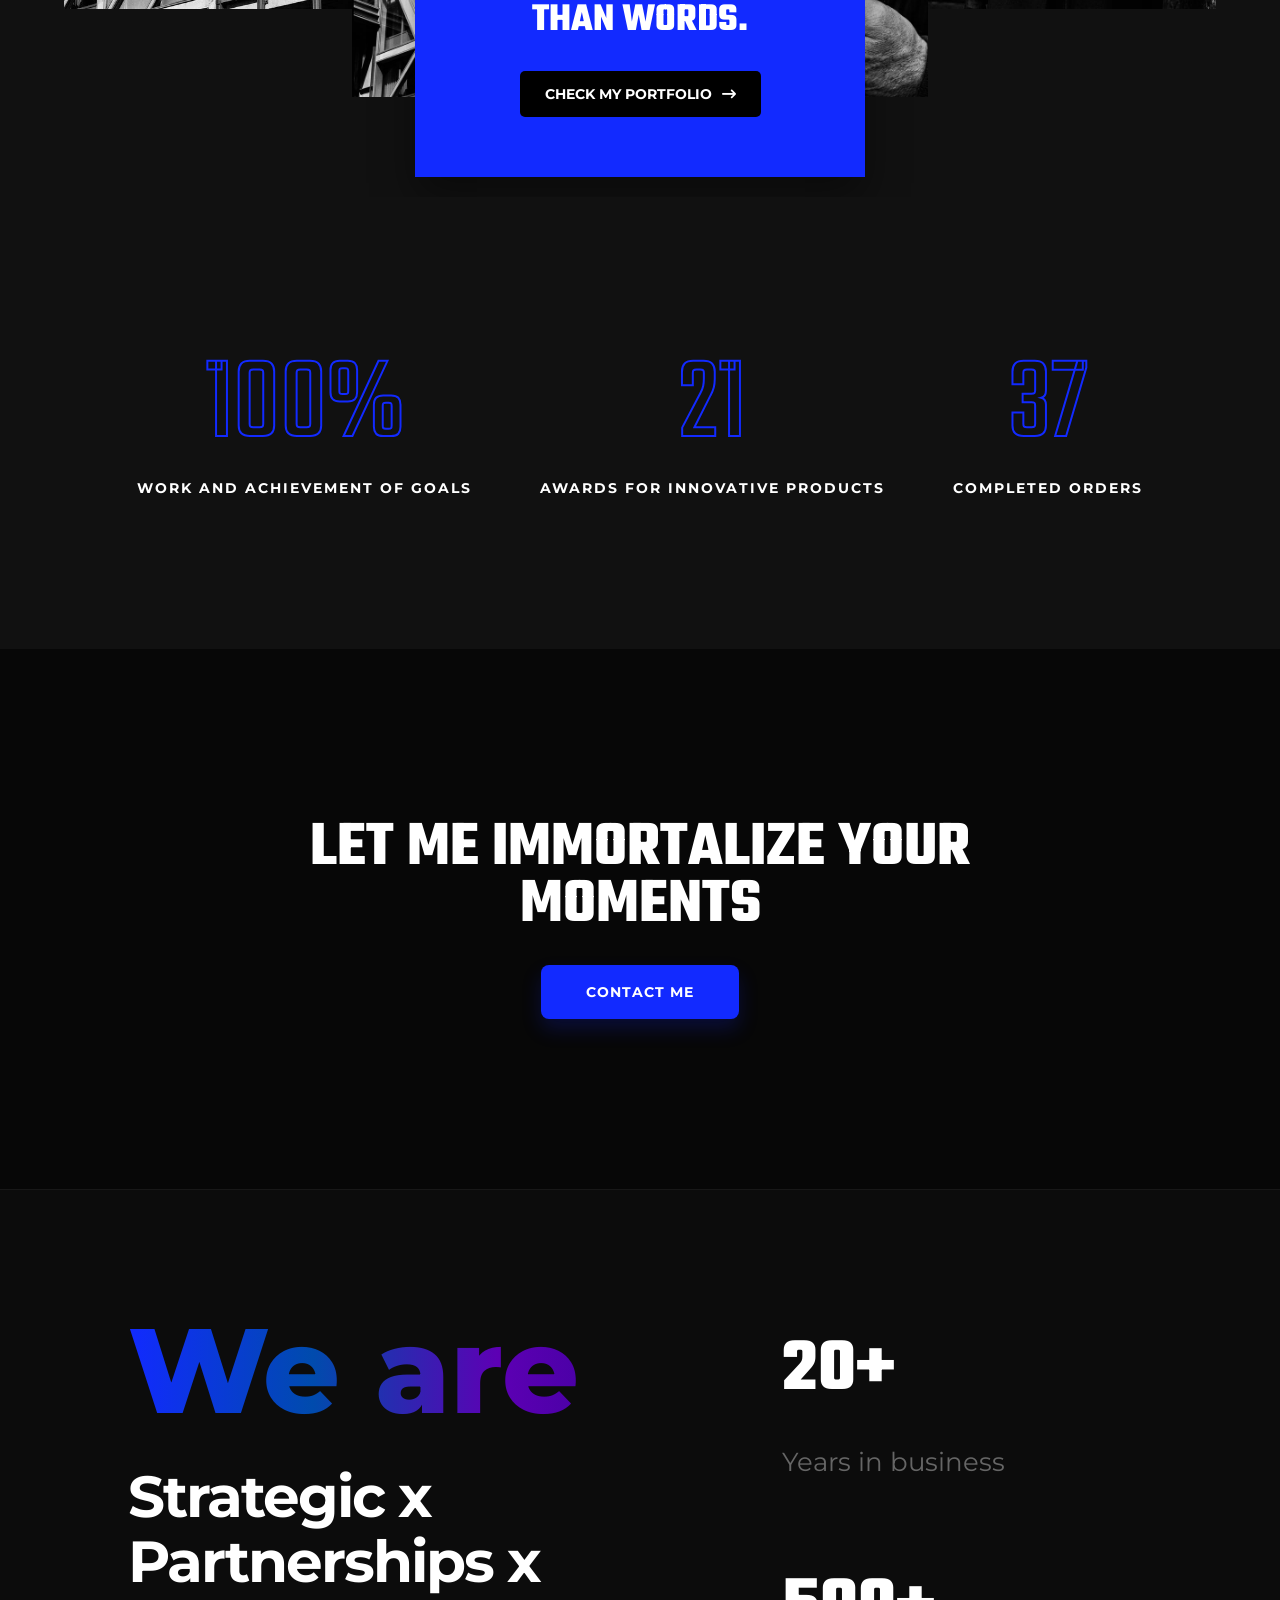
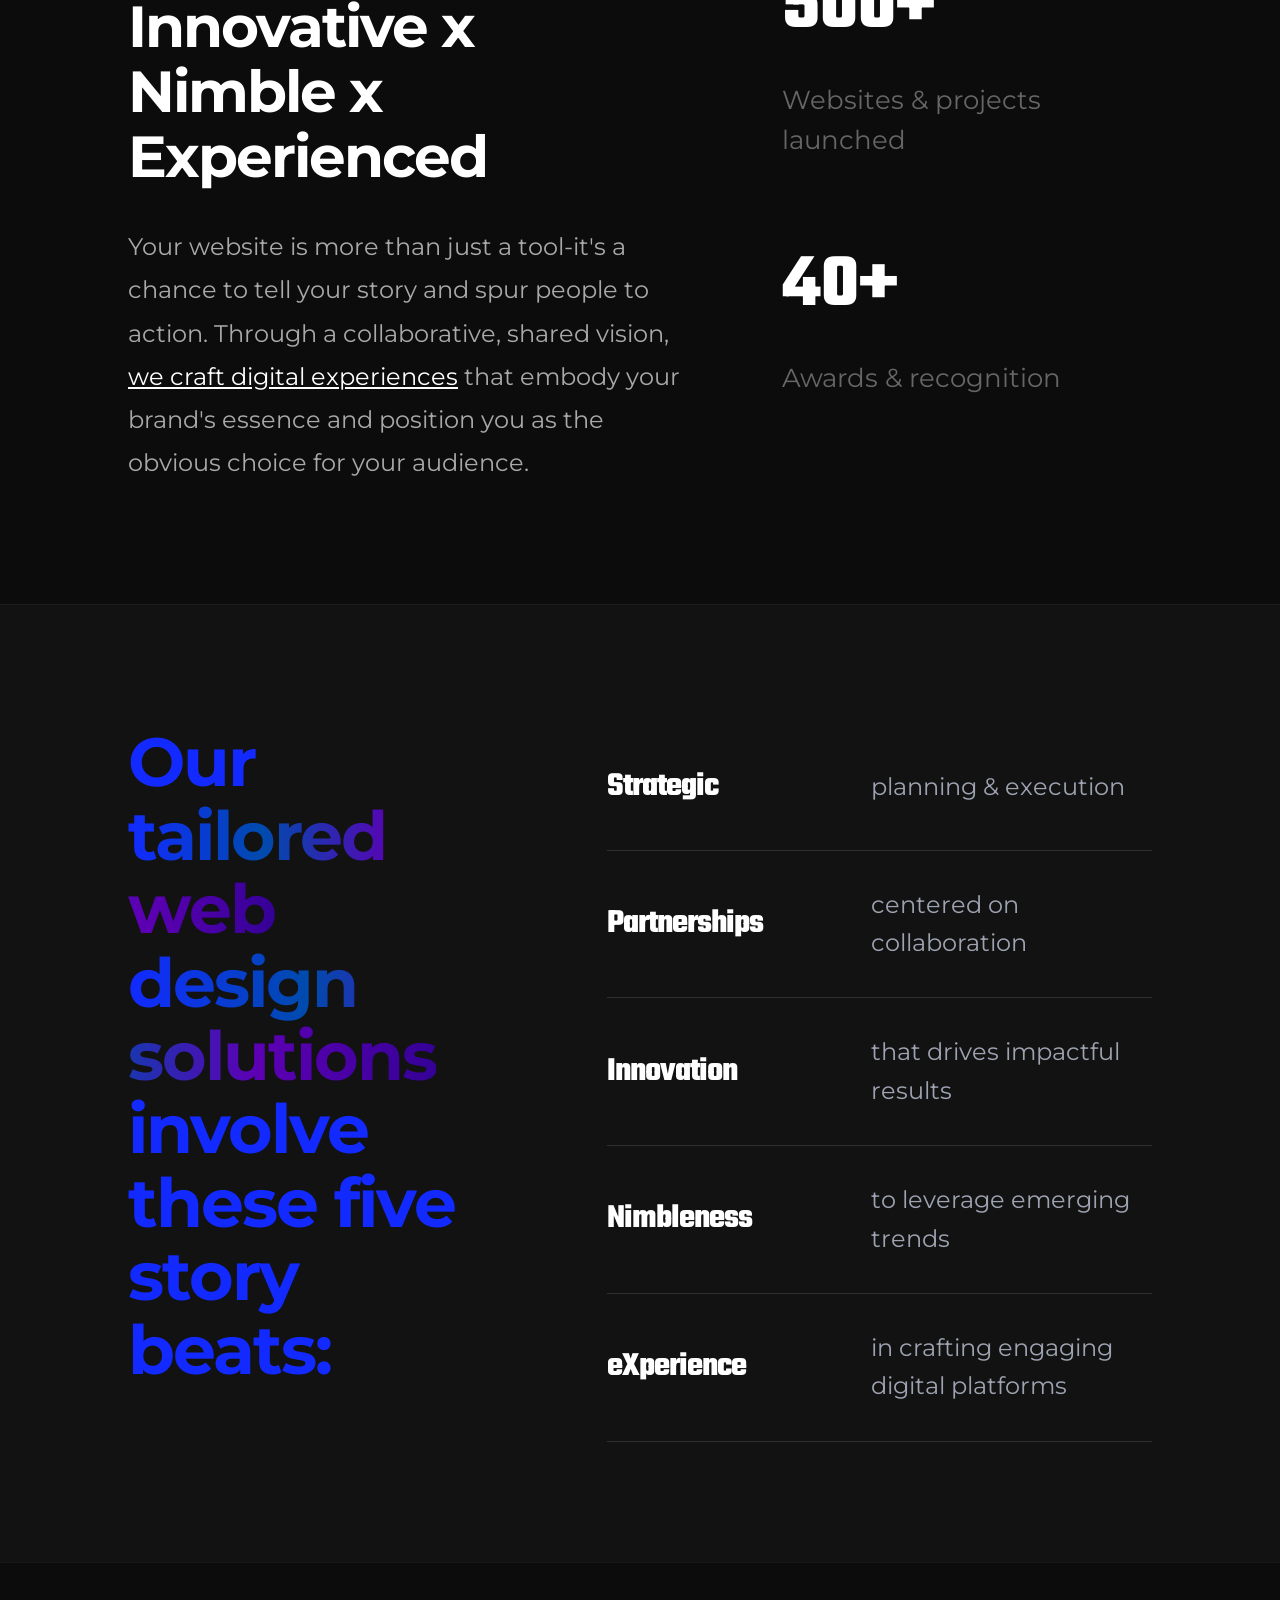
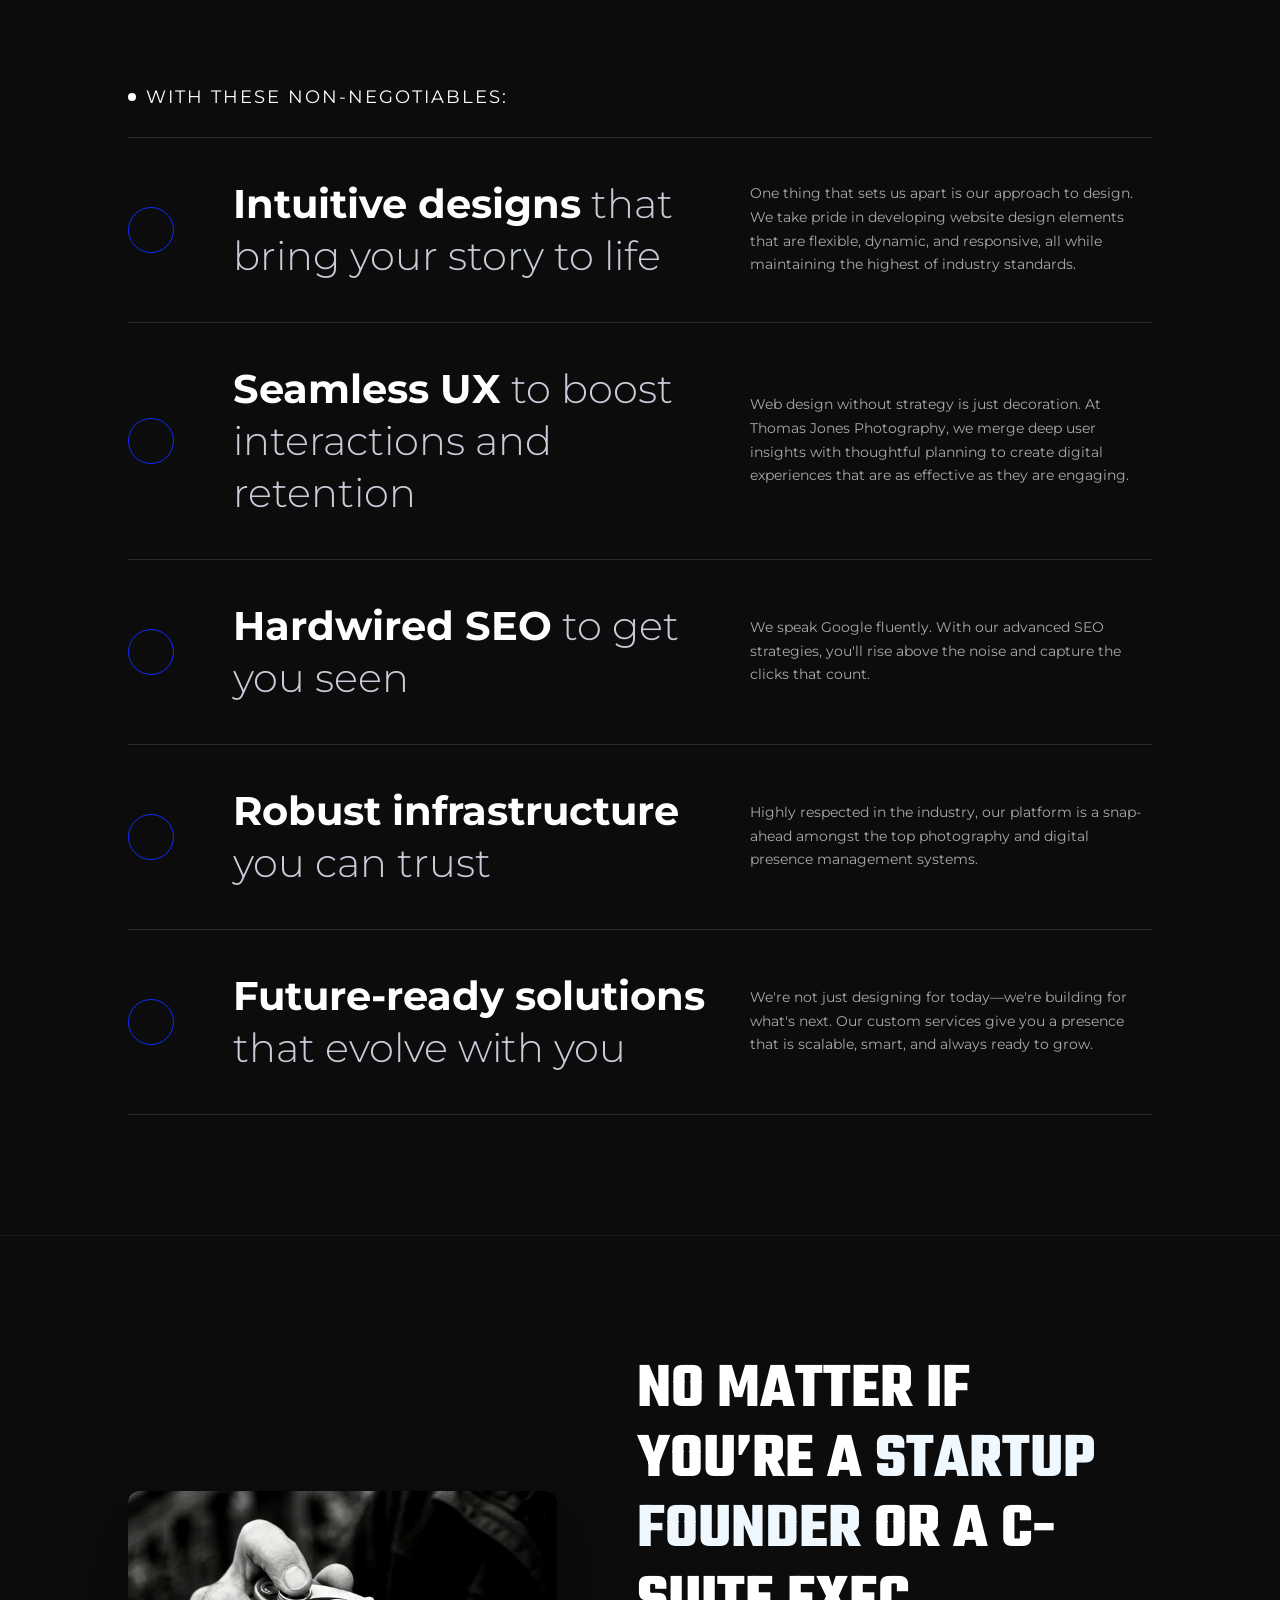
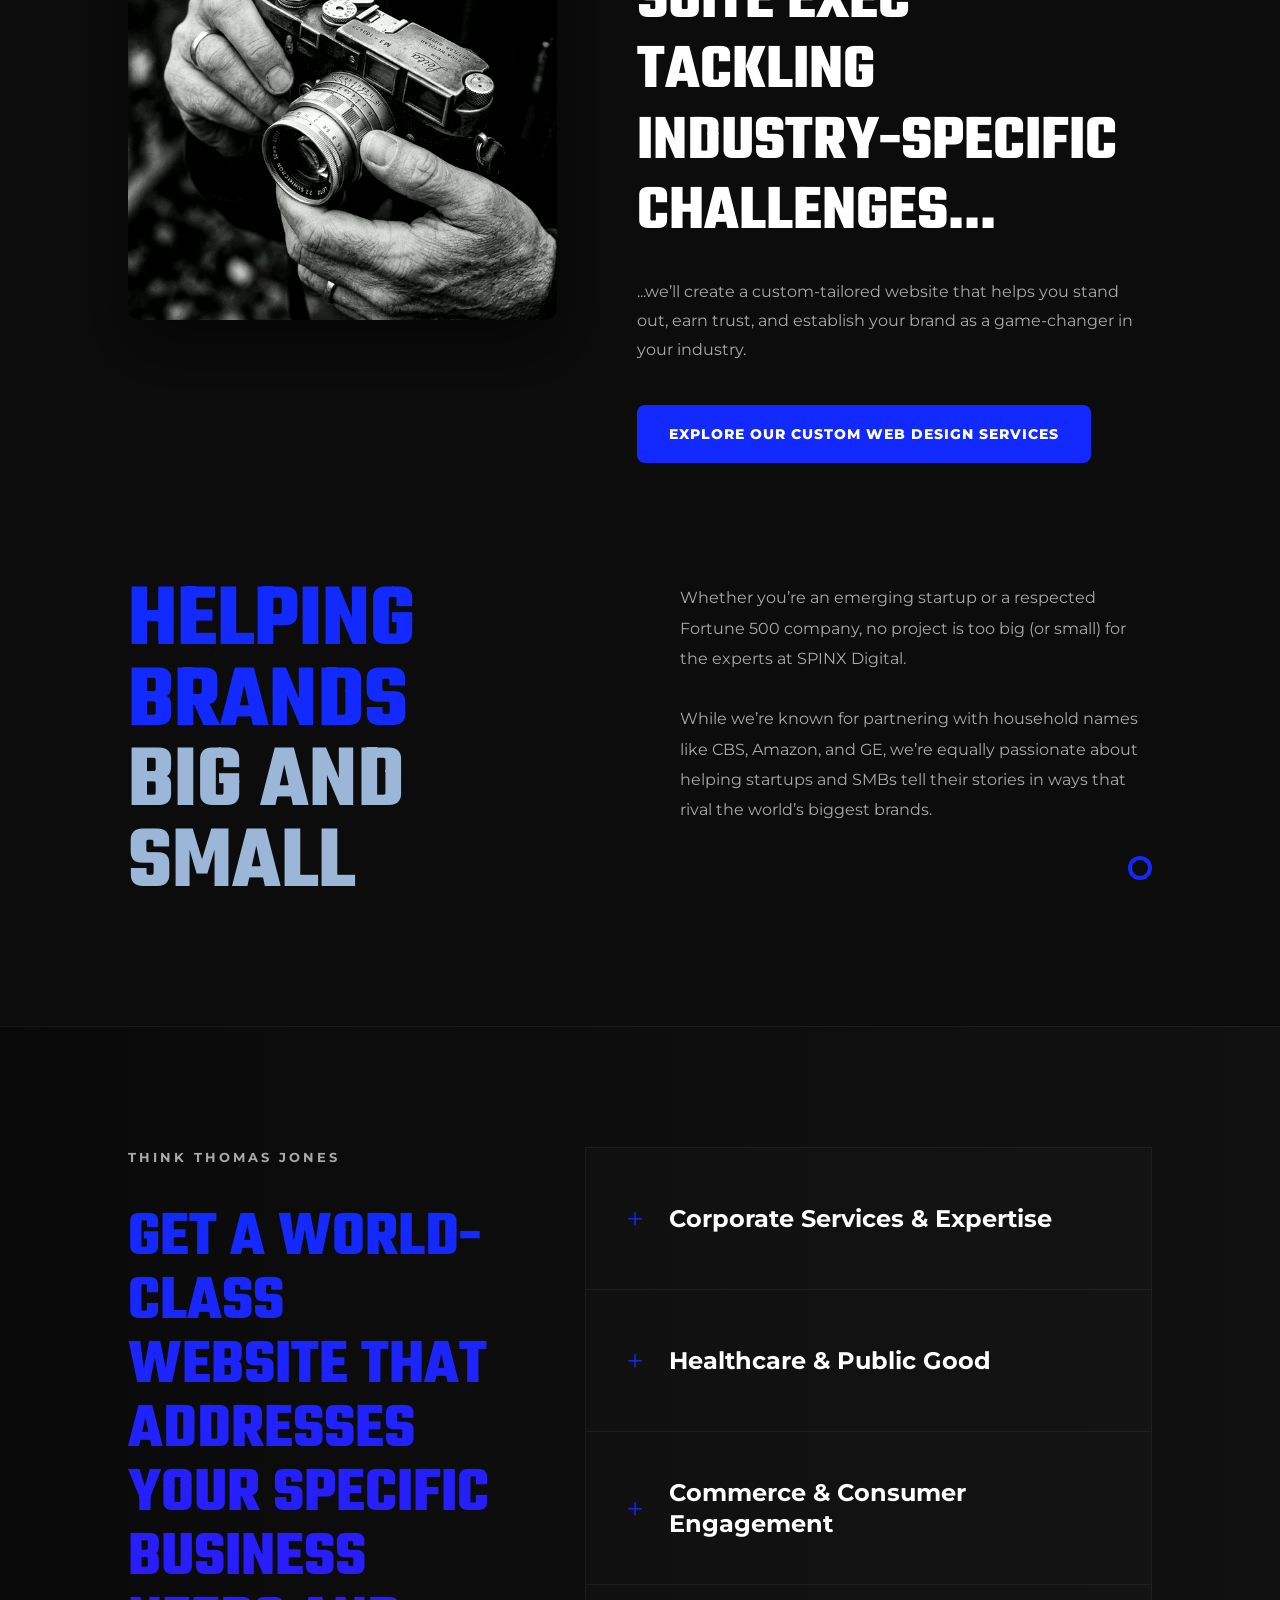
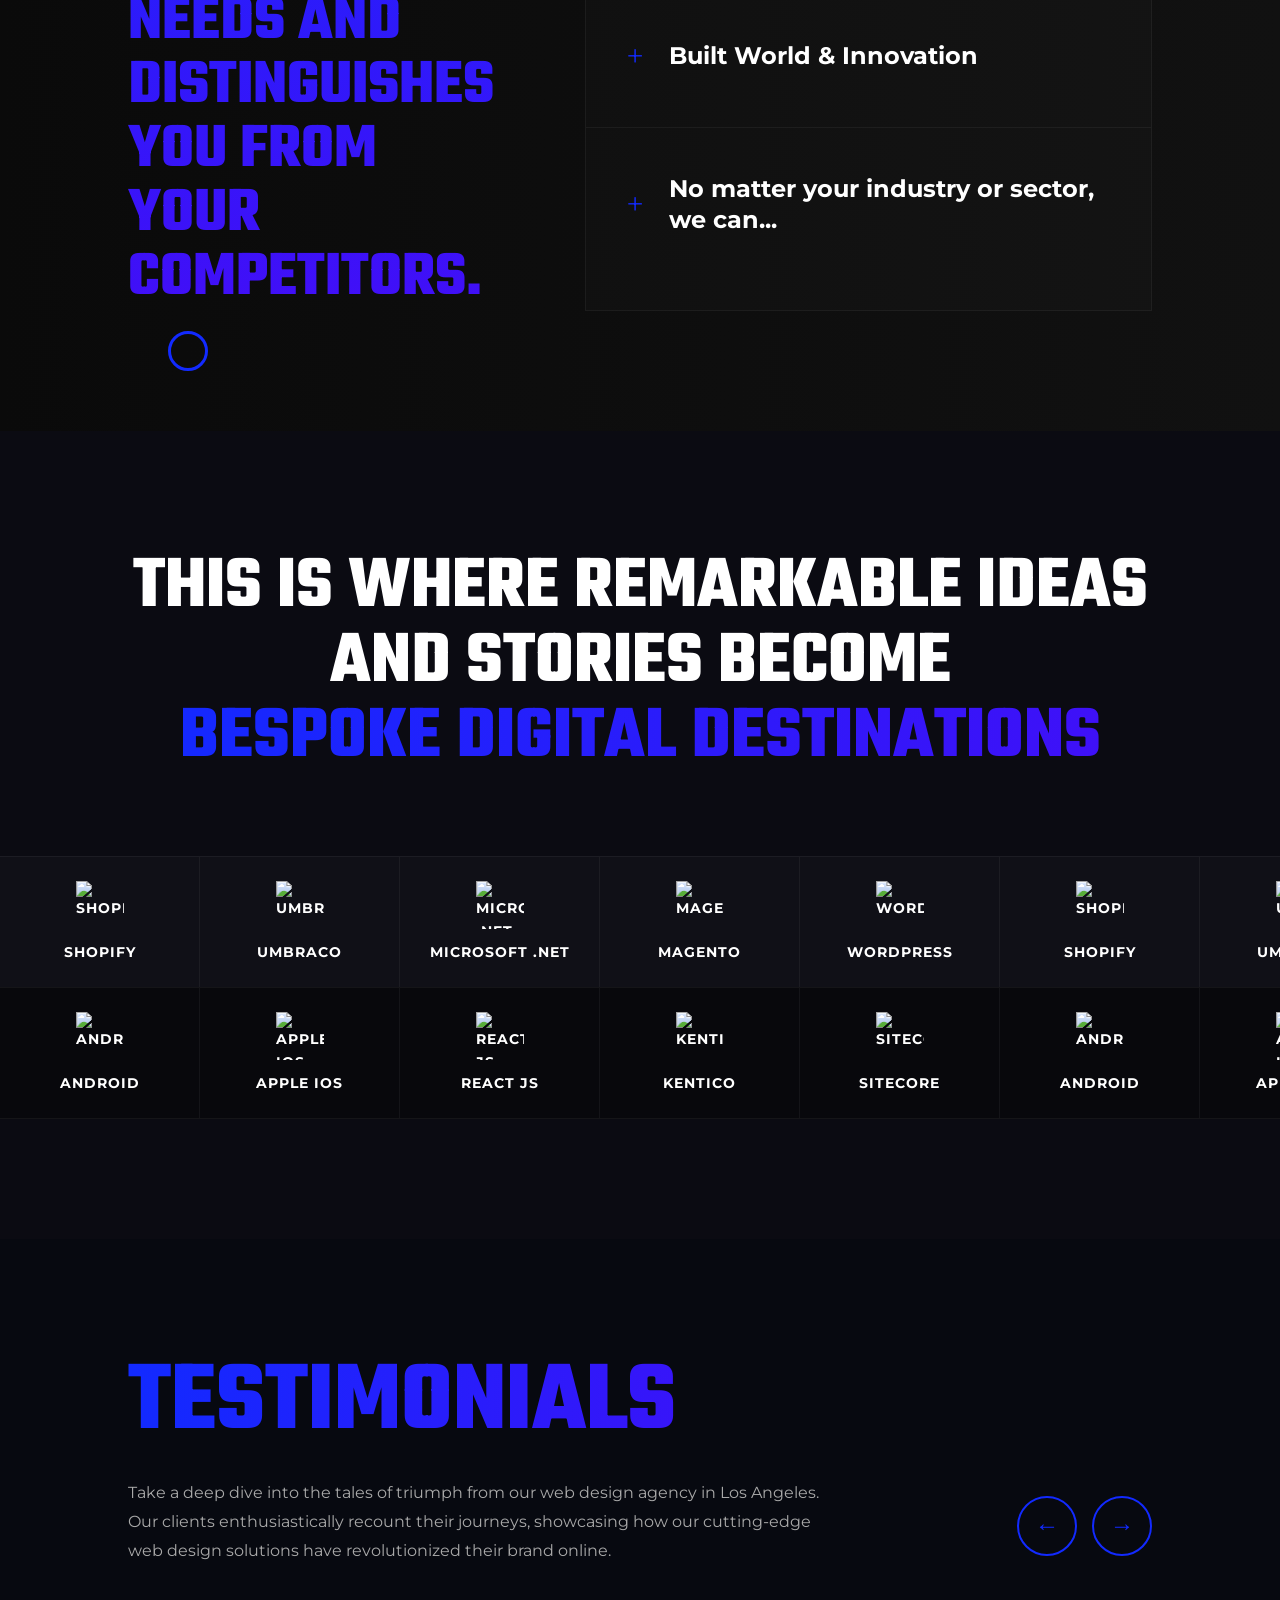
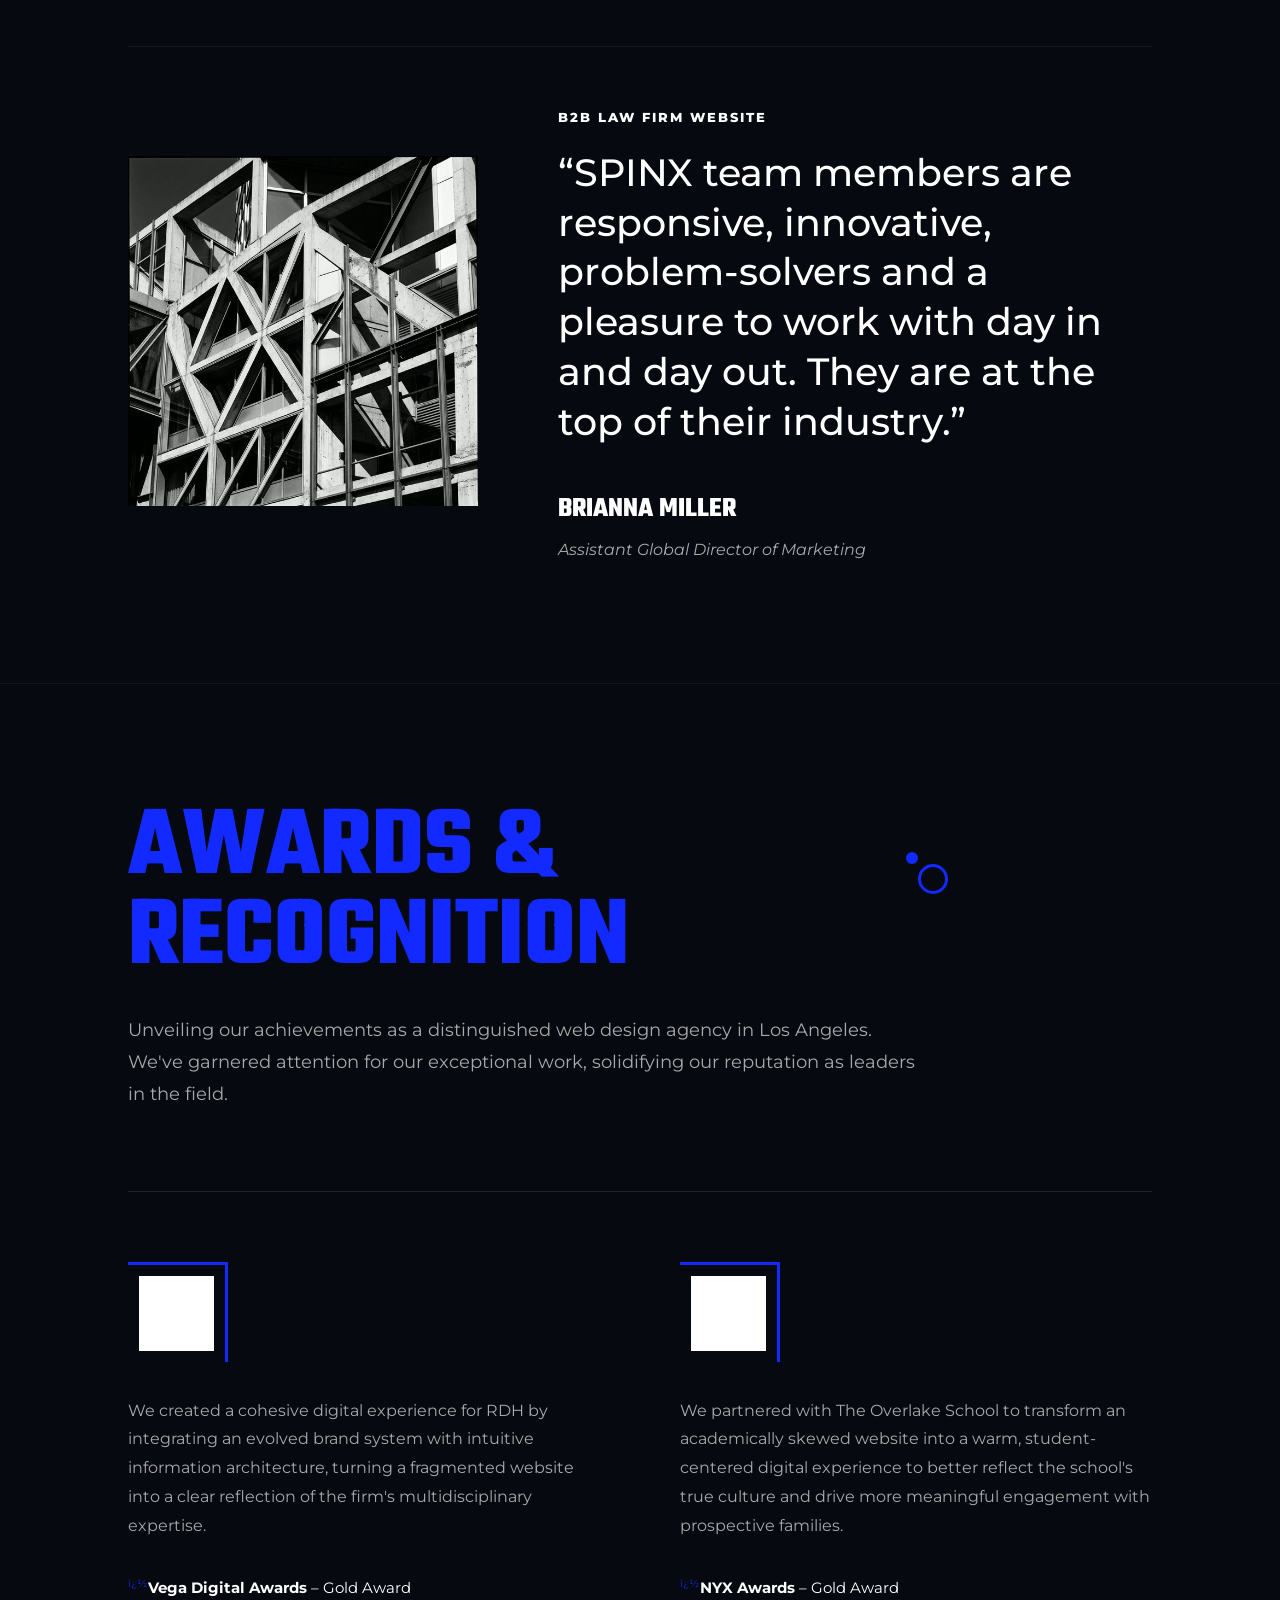
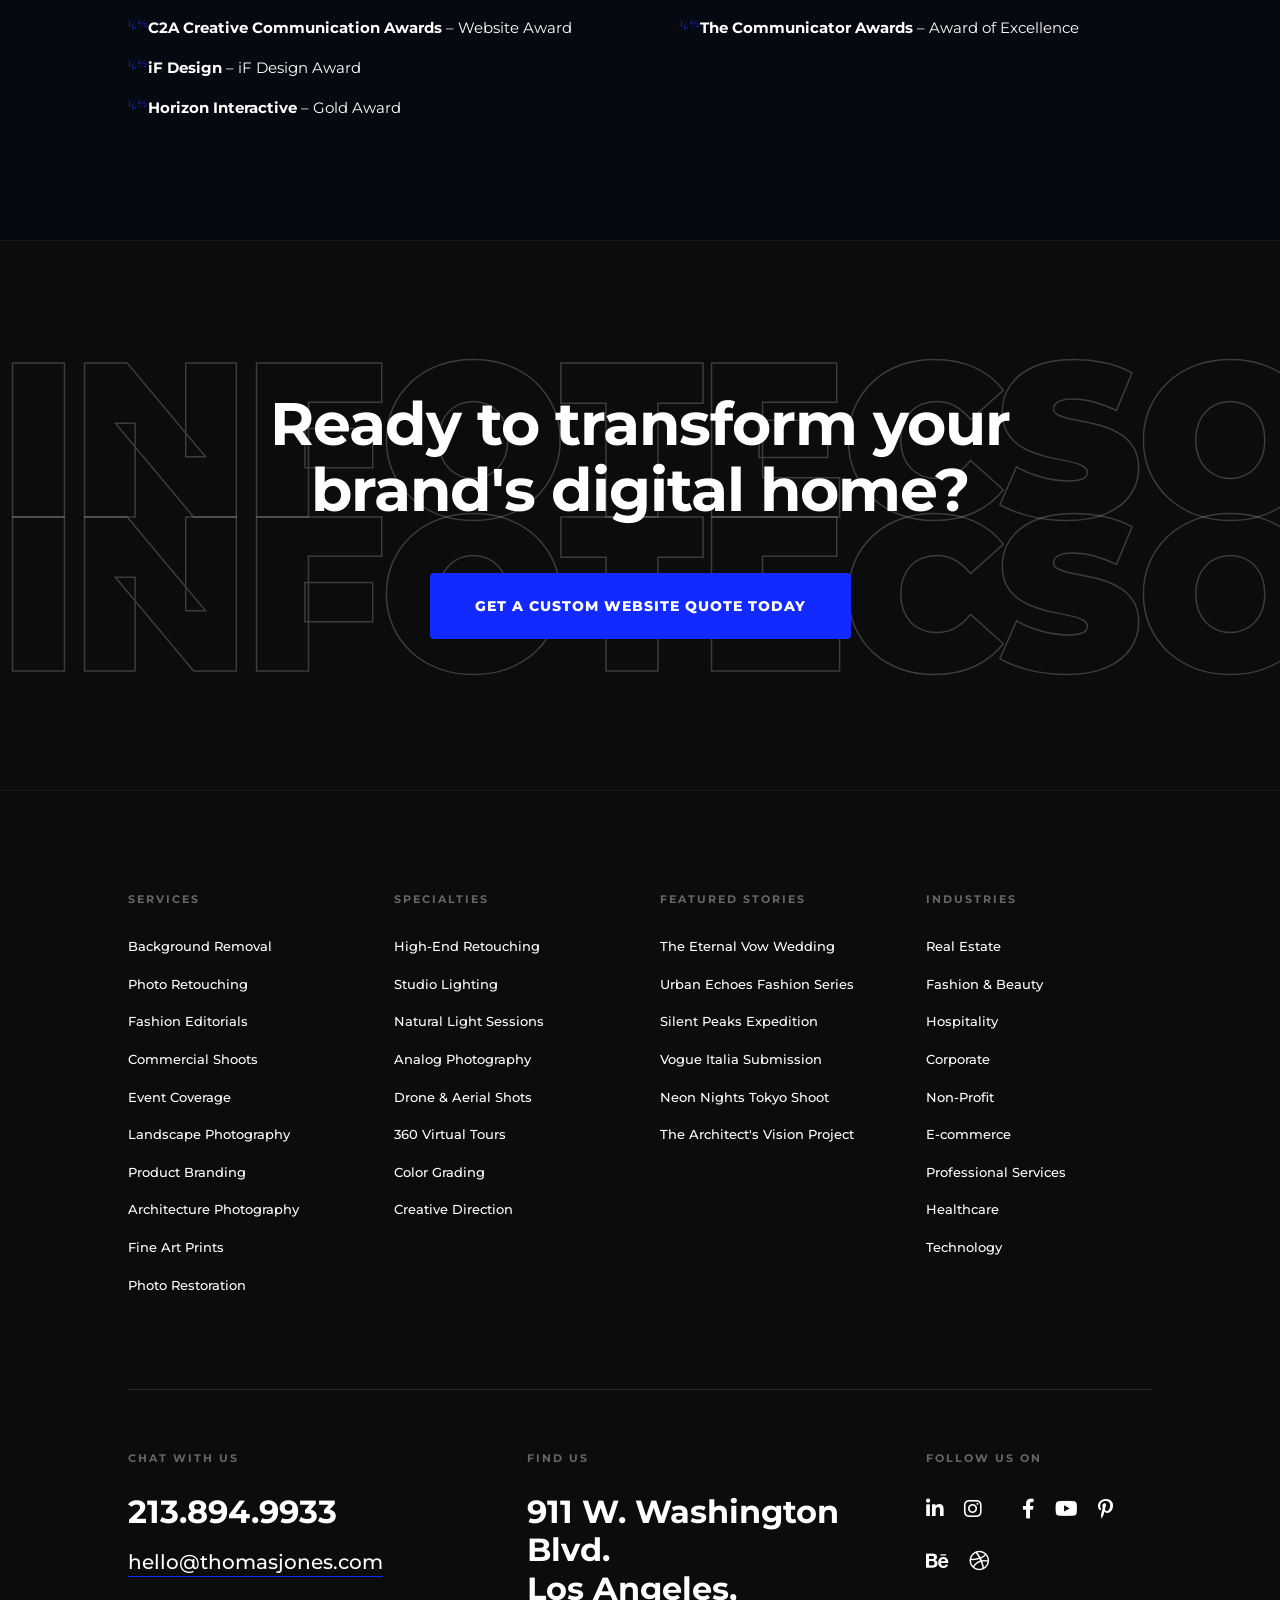
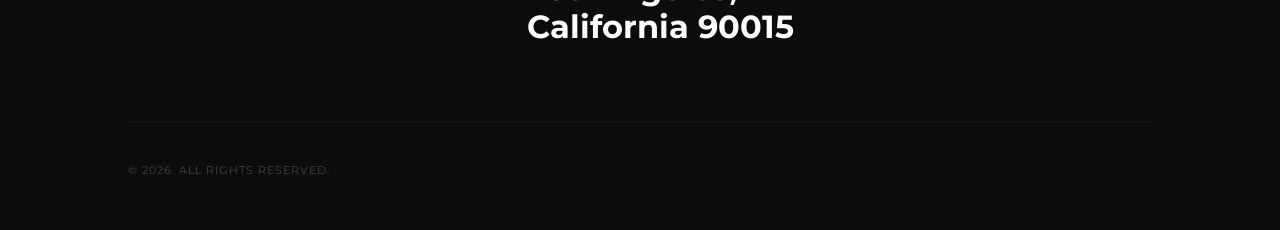
==== commit f968c783: "0o" ====
--- a/index.html
+++ b/index.html
@@ -831,8 +831,8 @@
             <div class="footer-col">
                 <h4 class="footer-title">SERVICES</h4>
                 <ul class="footer-links">
-                    <li><a href="#">Wedding Photography</a></li>
-                    <li><a href="#">Portrait Sessions</a></li>
+                    <li><a href="background_removal.html">Background Removal</a></li>
+                    <li><a href="photo_retouching.html">Photo Retouching</a></li>
                     <li><a href="#">Fashion Editorials</a></li>
                     <li><a href="#">Commercial Shoots</a></li>
                     <li><a href="#">Event Coverage</a></li>
